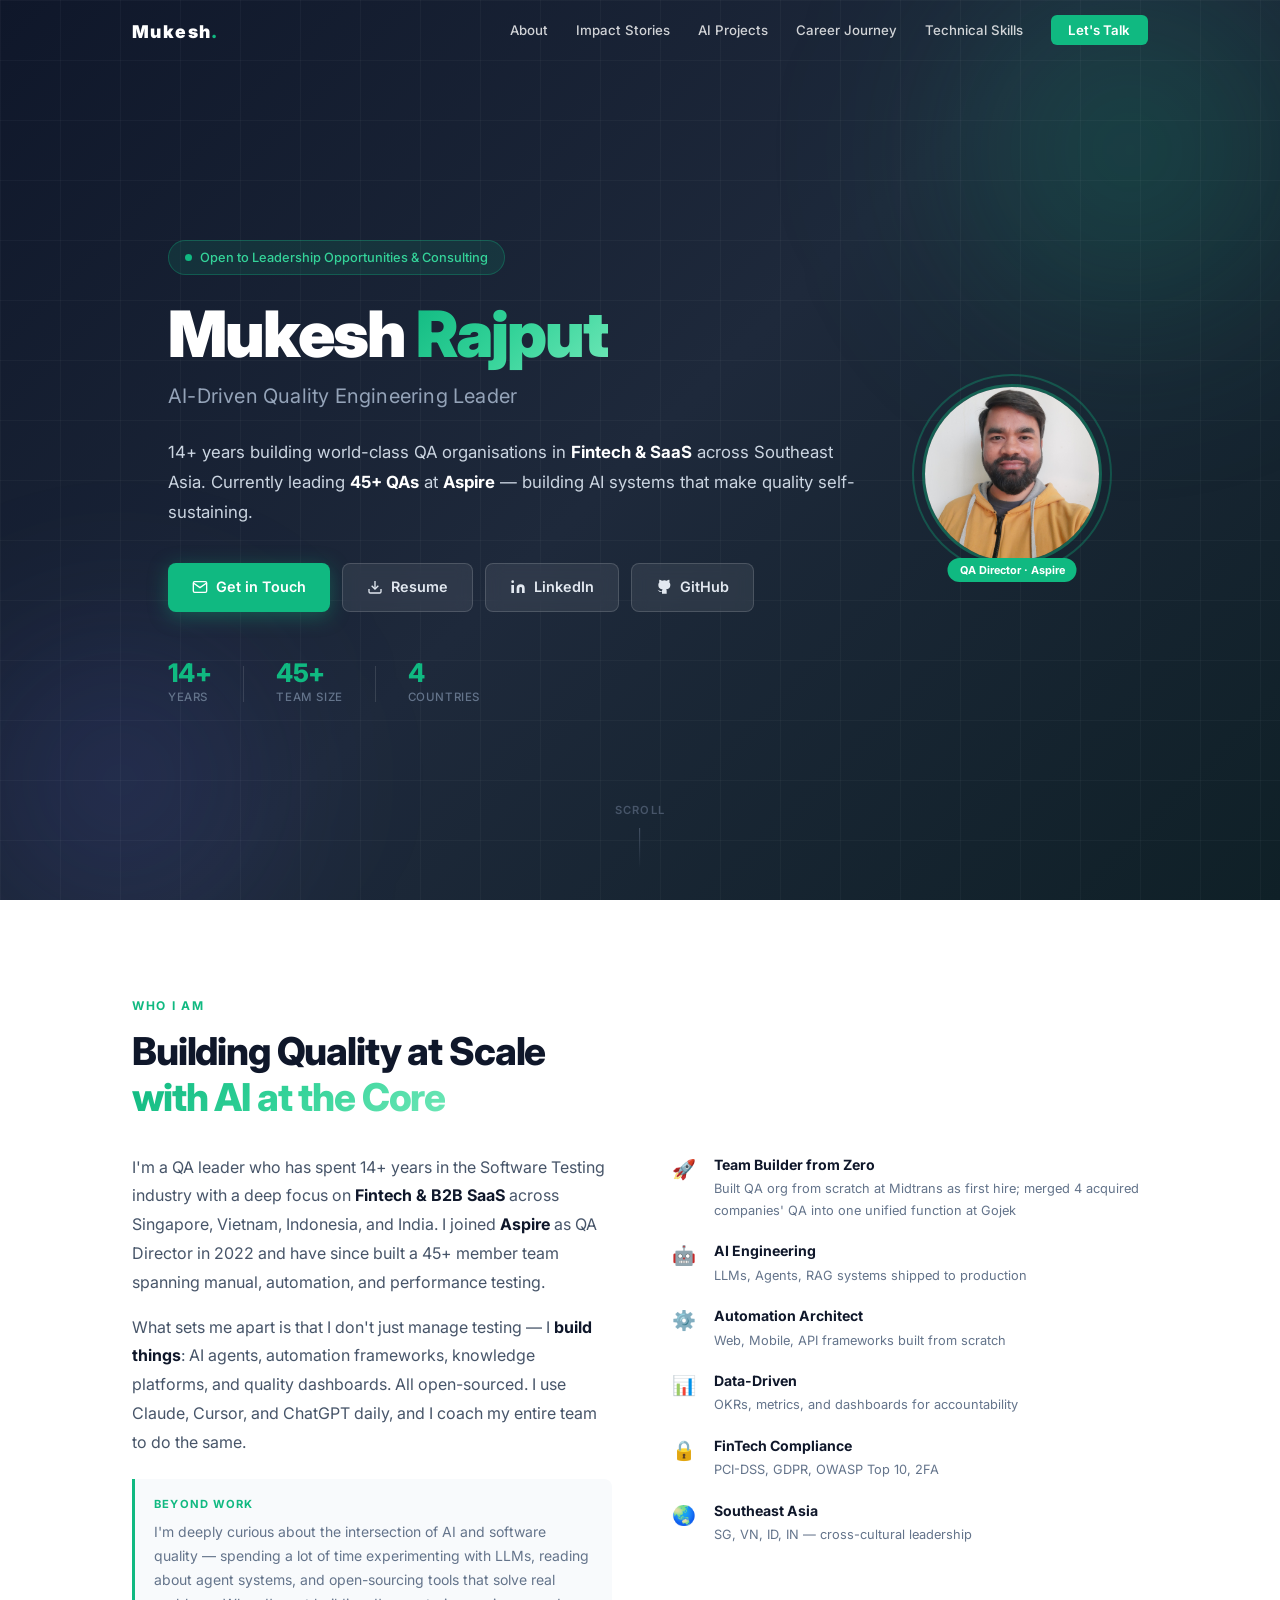
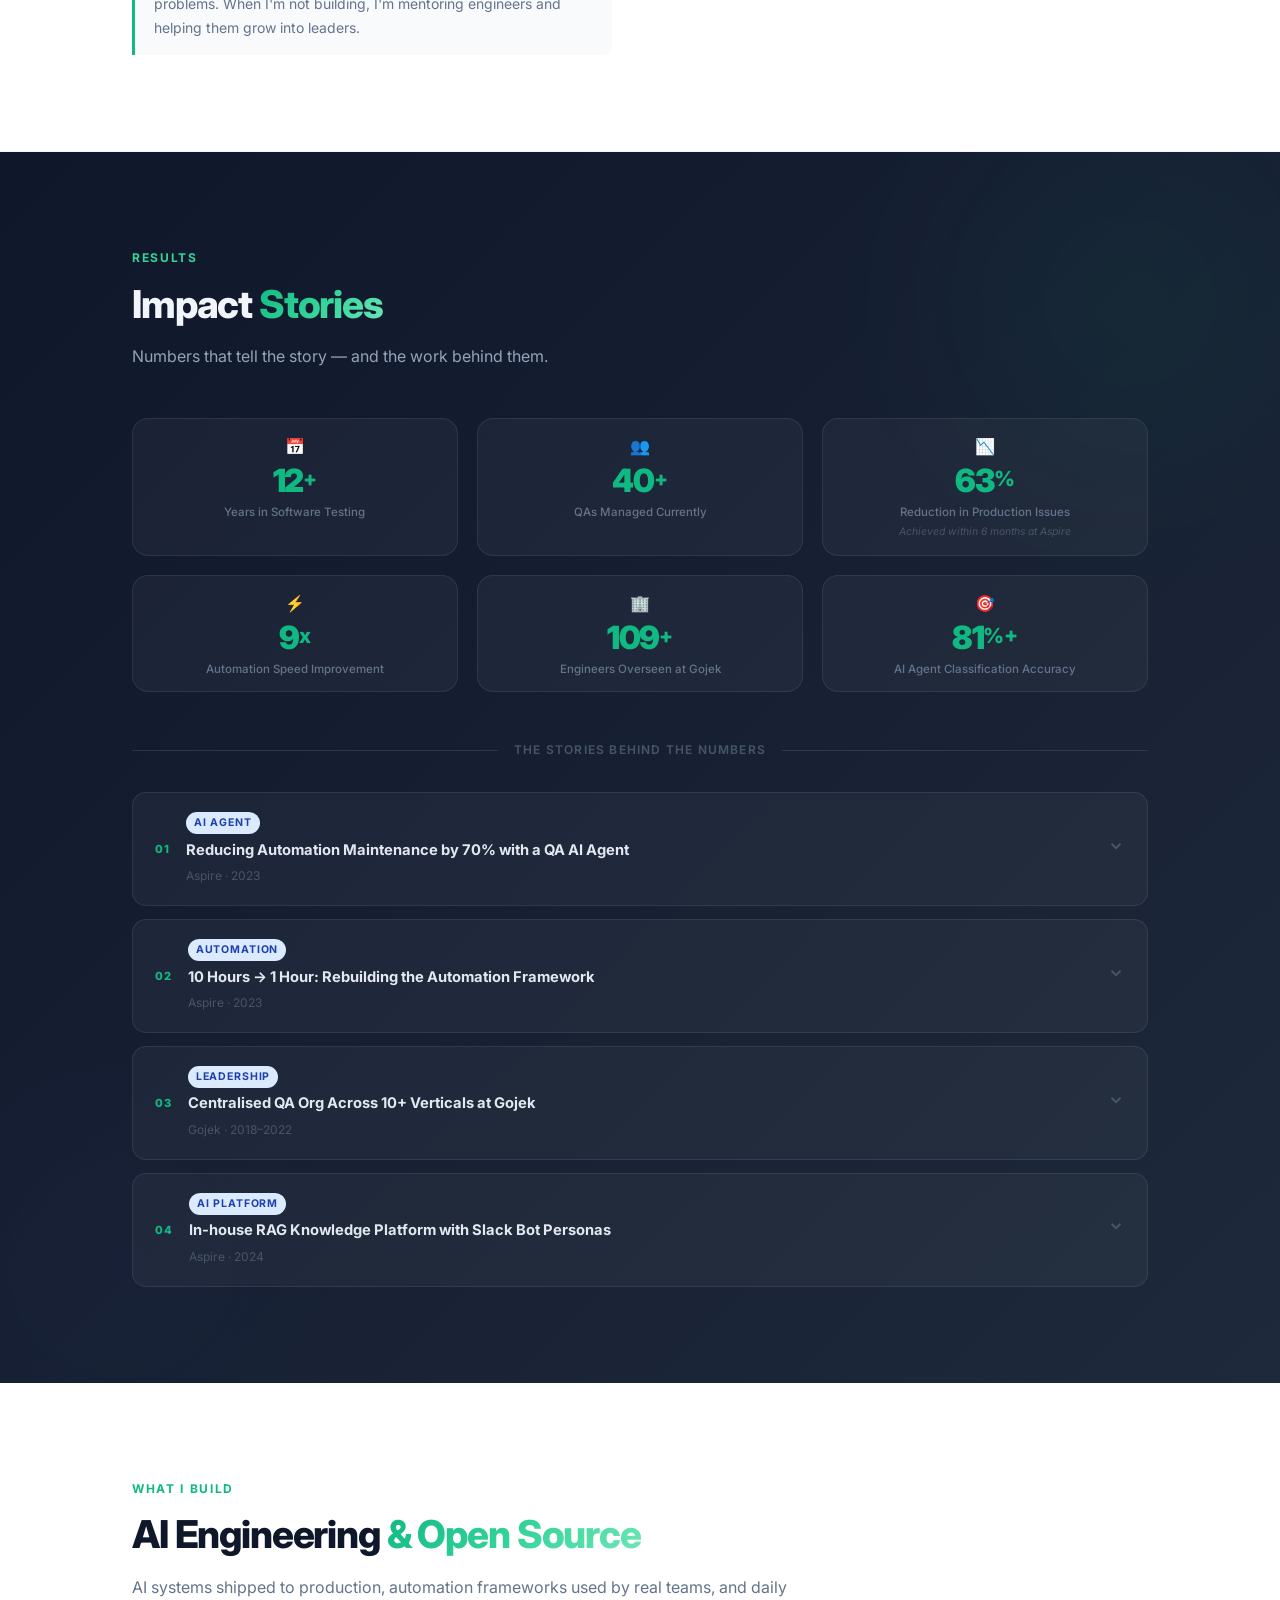
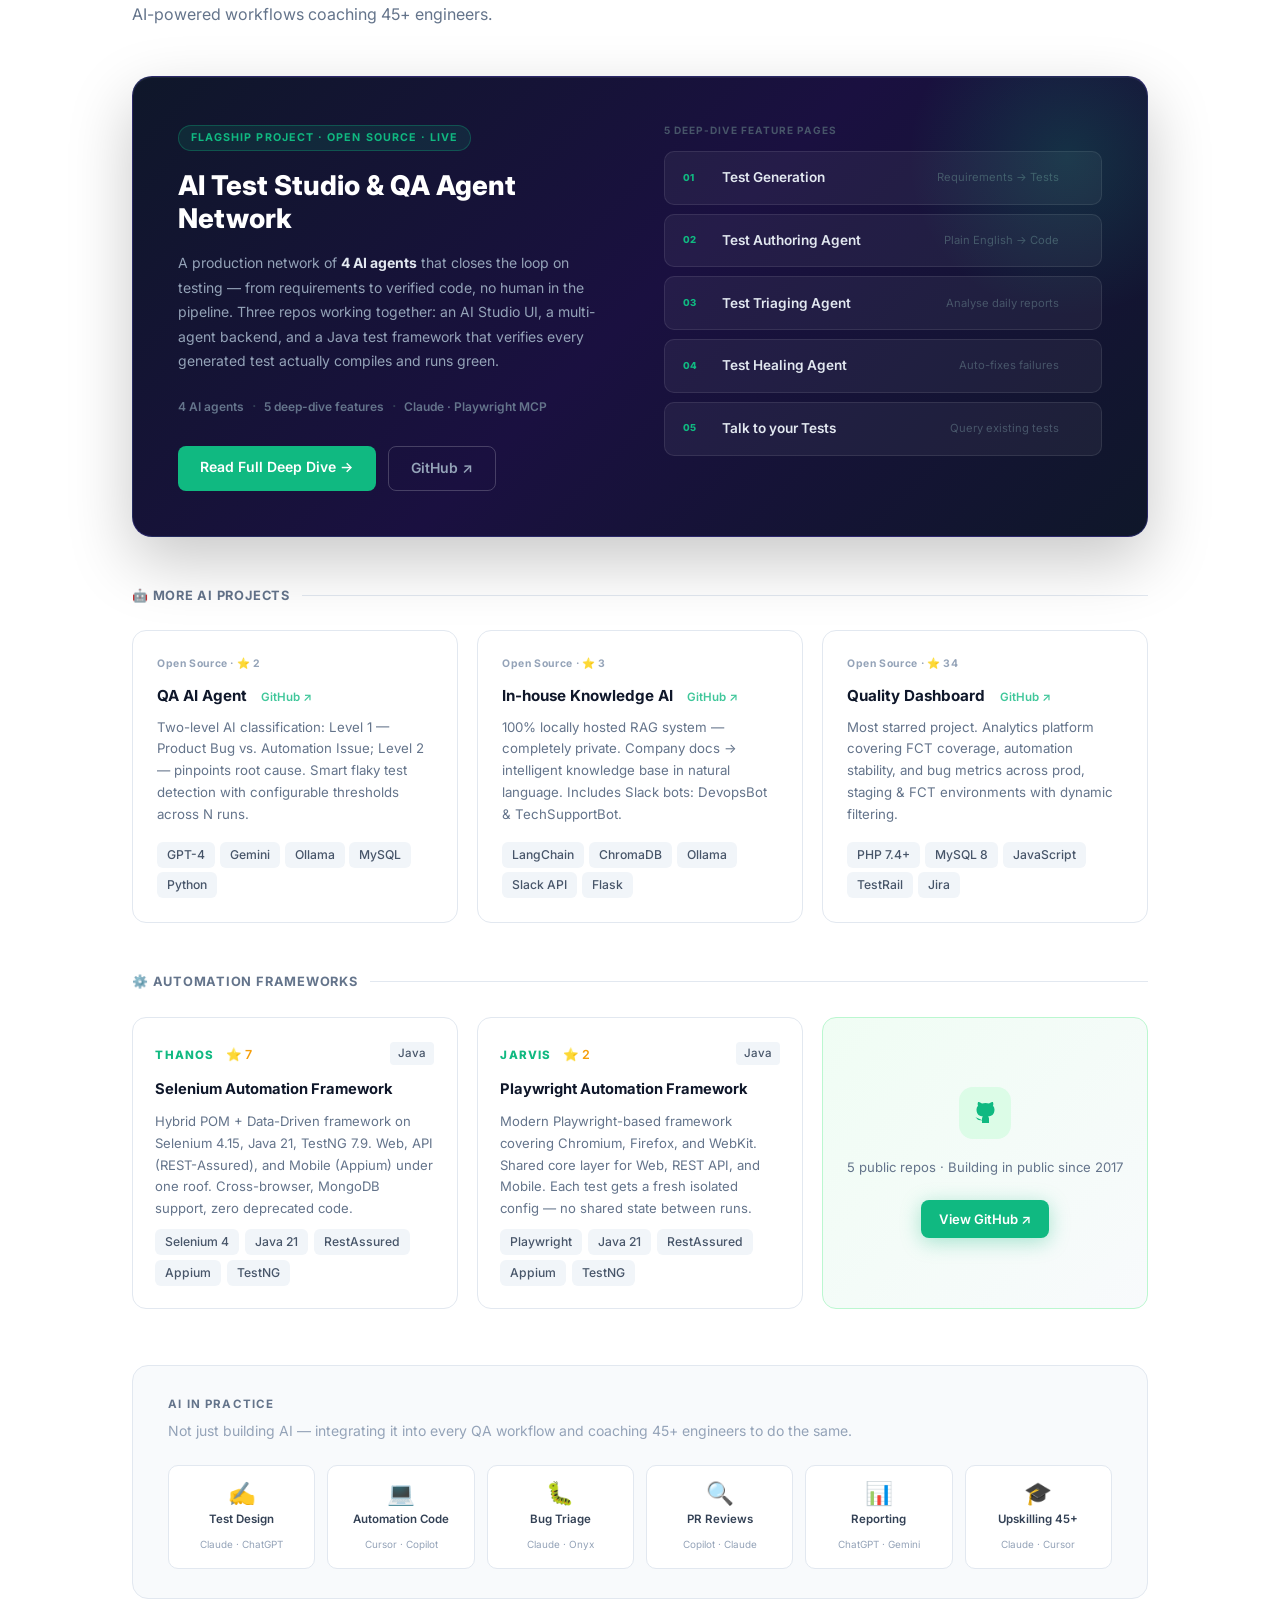
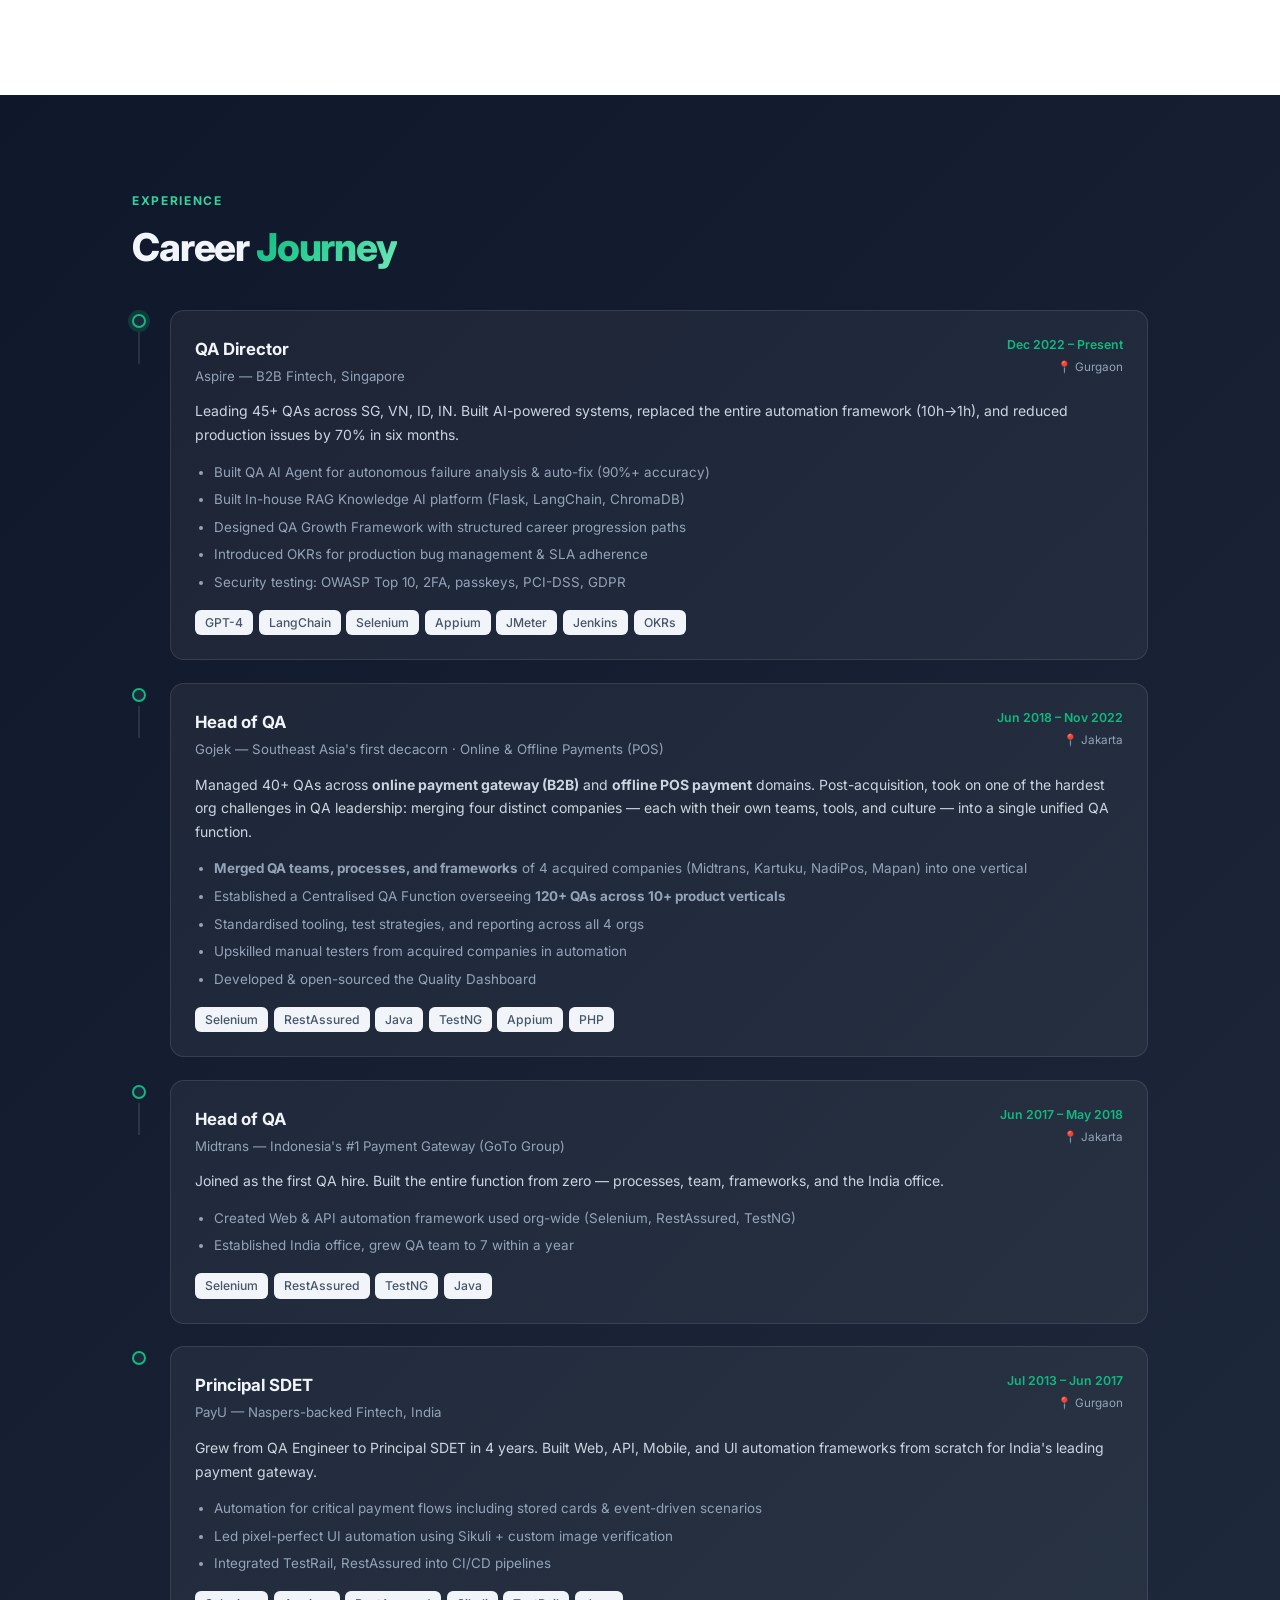
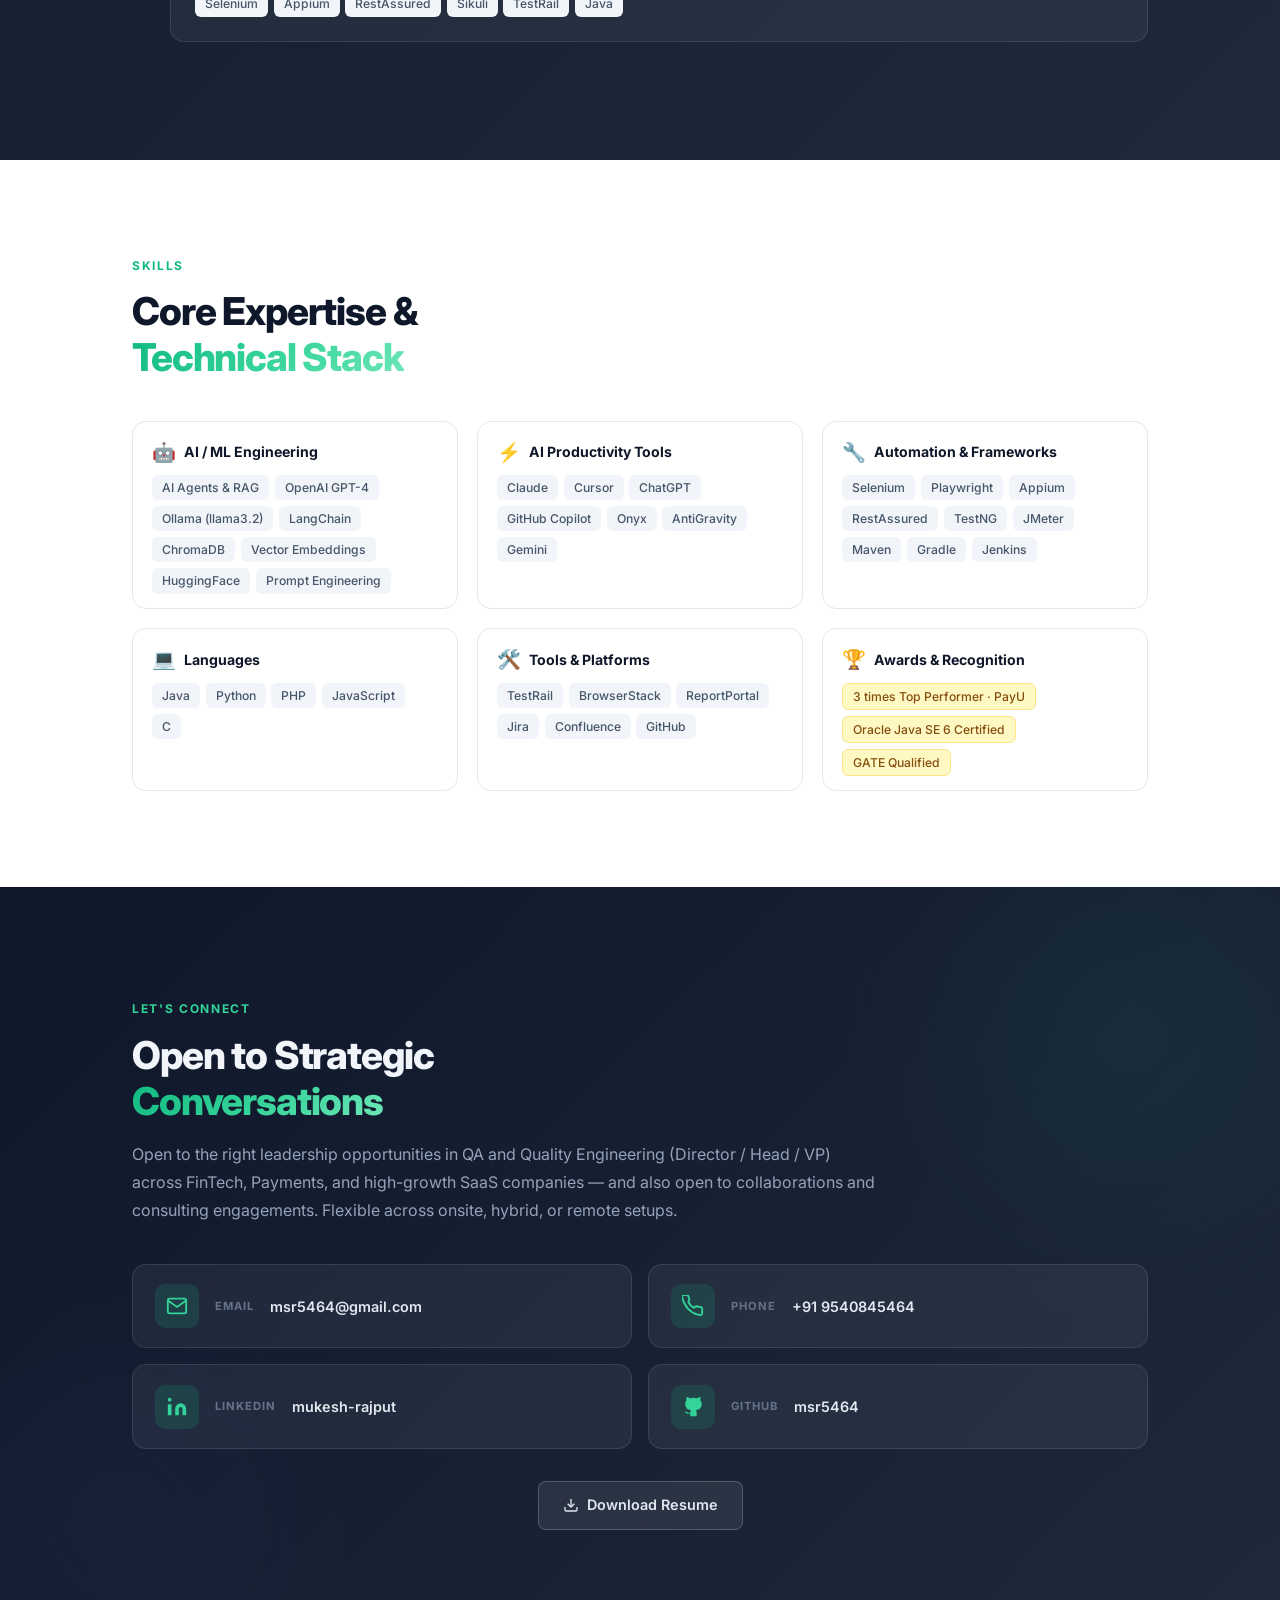
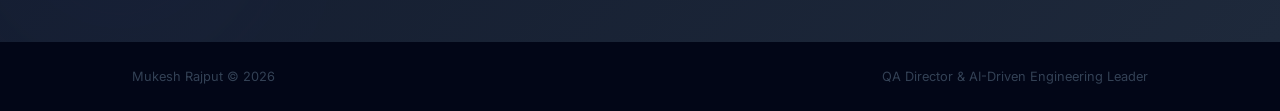
==== index.html @ d4e31911 "Initial portfolio Signed-off-by: Mukesh Rajput <msr5464@gmail.com>" ====
<!DOCTYPE html>
<html lang="en">
<head>
  <meta charset="UTF-8" />
  <meta name="viewport" content="width=device-width, initial-scale=1.0" />
  <title>Mukesh Rajput — AI-Driven QA Leader</title>
  <link rel="stylesheet" href="style.css" />
  <link rel="preconnect" href="https://fonts.googleapis.com" />
  <link href="https://fonts.googleapis.com/css2?family=Inter:wght@300;400;500;600;700;800;900&display=swap" rel="stylesheet" />
</head>
<body>

  <!-- NAV -->
  <nav id="navbar">
    <div class="nav-inner">
      <a href="#hero" class="nav-logo">Mukesh<span class="logo-dot">.</span></a>
      <ul class="nav-links">
        <li><a href="#about">About</a></li>
        <li><a href="#impact">Impact Stories</a></li>
        <li><a href="#ai">AI Projects</a></li>
        <li><a href="#career">Career Journey</a></li>
        <li><a href="#expertise">Technical Skills</a></li>
        <li><a href="#contact" class="nav-cta">Let's Talk</a></li>
      </ul>
      <button class="nav-toggle" id="navToggle" aria-label="Toggle menu">
        <span></span><span></span><span></span>
      </button>
    </div>
  </nav>

  <!-- HERO -->
  <section id="hero">
    <div class="hero-bg">
      <div class="hero-orb orb-1"></div>
      <div class="hero-orb orb-2"></div>
      <div class="hero-grid"></div>
    </div>
    <div class="container hero-content hero-two-col">
      <div class="hero-text-side">
      <div class="hero-badge">
        <span class="badge-dot"></span>
        Open to Leadership Opportunities & Consulting
      </div>
      <h1 class="hero-name">Mukesh <span class="grad-text">Rajput</span></h1>
      <p class="hero-title">AI-Driven Quality Engineering Leader</p>
      <p class="hero-sub">
        14+ years building world-class QA organisations in <strong>Fintech &amp; SaaS</strong> across Southeast Asia.
        Currently leading <strong>45+ QAs</strong> at <strong>Aspire</strong> — building AI systems
        that make quality self-sustaining.
      </p>
      <div class="hero-actions">
        <a href="#contact" class="btn btn-primary">
          <svg width="16" height="16" fill="none" stroke="currentColor" stroke-width="2" viewBox="0 0 24 24"><path d="M4 4h16c1.1 0 2 .9 2 2v12c0 1.1-.9 2-2 2H4c-1.1 0-2-.9-2-2V6c0-1.1.9-2 2-2z"/><polyline points="22,6 12,13 2,6"/></svg>
          Get in Touch
        </a>
        <a href="resume.pdf" target="_blank" class="btn btn-ghost">
          <svg width="16" height="16" fill="none" stroke="currentColor" stroke-width="2" viewBox="0 0 24 24"><path d="M21 15v4a2 2 0 01-2 2H5a2 2 0 01-2-2v-4"/><polyline points="7 10 12 15 17 10"/><line x1="12" y1="15" x2="12" y2="3"/></svg>
          Resume
        </a>
        <a href="https://linkedin.com/in/mukesh-rajput" target="_blank" class="btn btn-ghost">
          <svg width="16" height="16" fill="currentColor" viewBox="0 0 24 24"><path d="M16 8a6 6 0 016 6v7h-4v-7a2 2 0 00-2-2 2 2 0 00-2 2v7h-4v-7a6 6 0 016-6z"/><rect x="2" y="9" width="4" height="12"/><circle cx="4" cy="4" r="2"/></svg>
          LinkedIn
        </a>
        <a href="https://github.com/msr5464" target="_blank" class="btn btn-ghost">
          <svg width="16" height="16" fill="currentColor" viewBox="0 0 24 24"><path d="M9 19c-5 1.5-5-2.5-7-3m14 6v-3.87a3.37 3.37 0 00-.94-2.61c3.14-.35 6.44-1.54 6.44-7A5.44 5.44 0 0020 4.77 5.07 5.07 0 0019.91 1S18.73.65 16 2.48a13.38 13.38 0 00-7 0C6.27.65 5.09 1 5.09 1A5.07 5.07 0 005 4.77a5.44 5.44 0 00-1.5 3.78c0 5.42 3.3 6.61 6.44 7A3.37 3.37 0 009 18.13V22"/></svg>
          GitHub
        </a>
      </div>
      <div class="hero-stats">
        <div class="hero-stat">
          <span class="hs-num">14+</span>
          <span class="hs-label">Years</span>
        </div>
        <div class="hero-divider"></div>
        <div class="hero-stat">
          <span class="hs-num">45+</span>
          <span class="hs-label">Team Size</span>
        </div>
        <div class="hero-divider"></div>
        <div class="hero-stat">
          <span class="hs-num">4</span>
          <span class="hs-label">Countries</span>
        </div>
      </div>
      </div><!-- end hero-text-side -->
      <div class="hero-photo-side">
        <div class="hero-photo-placeholder">
          <div class="photo-ring"></div>
          <div class="photo-inner">
            <img src="images/Mukesh.jpg" alt="Mukesh Rajput" />
          </div>
          <div class="photo-badge">QA Director · Aspire</div>
        </div>
      </div>
    </div><!-- end hero-two-col -->
    <div class="hero-scroll">
      <span>Scroll</span>
      <div class="scroll-line"></div>
    </div>
  </section>

  <!-- ABOUT -->
  <section id="about">
    <div class="container">
      <div class="section-label">Who I Am</div>
      <h2 class="section-title">Building Quality at Scale<br/><span class="grad-text">with AI at the Core</span></h2>
      <div class="about-layout">
        <div class="about-text-col">
          <p>
            I'm a QA leader who has spent 14+ years in the Software Testing industry with a deep focus on
            <strong>Fintech &amp; B2B SaaS</strong> across Singapore, Vietnam, Indonesia, and India.
            I joined <strong>Aspire</strong> as QA Director in 2022 and have since built a 45+ member team
            spanning manual, automation, and performance testing.
          </p>
          <p>
            What sets me apart is that I don't just manage testing — I <strong>build things</strong>:
            AI agents, automation frameworks, knowledge platforms, and quality dashboards.
            All open-sourced. I use Claude, Cursor, and ChatGPT daily, and I coach my entire team to do the same.
          </p>
          <div class="beyond-work">
            <span class="beyond-label">Beyond Work</span>
            <p>I'm deeply curious about the intersection of AI and software quality — spending a lot of time experimenting with LLMs, reading about agent systems, and open-sourcing tools that solve real problems. When I'm not building, I'm mentoring engineers and helping them grow into leaders.</p>
          </div>
        </div>
        <div class="about-pillars">
          <div class="pillar">
            <div class="pillar-icon">🚀</div>
            <div>
              <strong>Team Builder from Zero</strong>
              <p>Built QA org from scratch at Midtrans as first hire; merged 4 acquired companies' QA into one unified function at Gojek</p>
            </div>
          </div>
          <div class="pillar">
            <div class="pillar-icon">🤖</div>
            <div>
              <strong>AI Engineering</strong>
              <p>LLMs, Agents, RAG systems shipped to production</p>
            </div>
          </div>
          <div class="pillar">
            <div class="pillar-icon">⚙️</div>
            <div>
              <strong>Automation Architect</strong>
              <p>Web, Mobile, API frameworks built from scratch</p>
            </div>
          </div>
          <div class="pillar">
            <div class="pillar-icon">📊</div>
            <div>
              <strong>Data-Driven</strong>
              <p>OKRs, metrics, and dashboards for accountability</p>
            </div>
          </div>
          <div class="pillar">
            <div class="pillar-icon">🔒</div>
            <div>
              <strong>FinTech Compliance</strong>
              <p>PCI-DSS, GDPR, OWASP Top 10, 2FA</p>
            </div>
          </div>
          <div class="pillar">
            <div class="pillar-icon">🌏</div>
            <div>
              <strong>Southeast Asia</strong>
              <p>SG, VN, ID, IN — cross-cultural leadership</p>
            </div>
          </div>
        </div>
      </div>
    </div>
  </section>

  <!-- IMPACT STORIES -->
  <section id="impact" class="section-dark">
    <div class="hero-bg">
      <div class="hero-orb orb-1" style="opacity:0.3"></div>
      <div class="hero-orb orb-2" style="opacity:0.2"></div>
    </div>
    <div class="container" style="position:relative;z-index:1">
      <div class="section-label light">Results</div>
      <h2 class="section-title light">Impact <span class="grad-text">Stories</span></h2>
      <p class="section-sub" style="color:#94a3b8">Numbers that tell the story — and the work behind them.</p>

      <div class="stats-grid">
        <div class="stat-card">
          <div class="stat-icon">📅</div>
          <span class="stat-number" data-target="14">0</span><span class="stat-suffix">+</span>
          <span class="stat-label">Years in Software Testing</span>
        </div>
        <div class="stat-card">
          <div class="stat-icon">👥</div>
          <span class="stat-number" data-target="45">0</span><span class="stat-suffix">+</span>
          <span class="stat-label">QAs Managed Currently</span>
        </div>
        <div class="stat-card">
          <div class="stat-icon">📉</div>
          <span class="stat-number" data-target="70">0</span><span class="stat-suffix">%</span>
          <span class="stat-label">Reduction in Production Issues</span>
          <p class="stat-context">Achieved within 6 months at Aspire</p>
        </div>
        <div class="stat-card">
          <div class="stat-icon">⚡</div>
          <span class="stat-number" data-target="10">0</span><span class="stat-suffix">x</span>
          <span class="stat-label">Automation Speed Improvement</span>
        </div>
        <div class="stat-card">
          <div class="stat-icon">🏢</div>
          <span class="stat-number" data-target="120">0</span><span class="stat-suffix">+</span>
          <span class="stat-label">Engineers Overseen at Gojek</span>
        </div>
        <div class="stat-card">
          <div class="stat-icon">🎯</div>
          <span class="stat-number" data-target="90">0</span><span class="stat-suffix">%+</span>
          <span class="stat-label">AI Agent Classification Accuracy</span>
        </div>
      </div>

      <div class="impact-stories-divider">
        <span>The stories behind the numbers</span>
      </div>

      <div class="cases-list dark-cases">

        <details class="case case-dark">
          <summary>
            <div class="case-summary-inner">
              <span class="case-num">01</span>
              <div class="case-summary-text">
                <span class="case-tag-badge">AI Agent</span>
                <strong>Reducing Automation Maintenance by 70% with a QA AI Agent</strong>
                <span class="case-meta">Aspire · 2023</span>
              </div>
              <span class="case-chevron">
                <svg width="18" height="18" fill="none" stroke="currentColor" stroke-width="2.5" viewBox="0 0 24 24"><polyline points="6 9 12 15 18 9"/></svg>
              </span>
            </div>
          </summary>
          <div class="case-body">
            <div class="case-section">
              <h4>Problem</h4>
              <p>CI/CD automation failures consumed 30–40% of senior QA time — every failure required manually reading logs, classifying the type, determining a fix, and updating tests. At scale, this was unsustainable.</p>
            </div>
            <div class="case-section">
              <h4>Solution</h4>
              <p>Built an autonomous QA AI Agent using OpenAI GPT-4 and LangChain. The agent reads CI failure logs → classifies the failure → if automation-related, generates a fix → validates it → raises a PR automatically.</p>
            </div>
            <div class="case-section">
              <h4>Results</h4>
              <div class="result-callouts">
                <div class="result-callout">✦ <strong>90%+</strong> classification accuracy</div>
                <div class="result-callout">✦ <strong>70%+</strong> reduction in manual effort</div>
                <div class="result-callout">✦ Senior QAs freed for strategic work</div>
                <div class="result-callout">✦ Open-sourced for the community</div>
              </div>
            </div>
            <div class="case-section">
              <h4>Before vs After</h4>
              <table class="before-after-table">
                <thead><tr><th>Metric</th><th>Before</th><th>After</th></tr></thead>
                <tbody>
                  <tr><td>Failure triage</td><td>Manual, 30–40% of senior QA time</td><td>Automated, &lt;5% time</td></tr>
                  <tr><td>Classification</td><td>Ad-hoc, error-prone</td><td>2-level AI system, 90%+ accuracy</td></tr>
                  <tr><td>Fix generation</td><td>Manual code update</td><td>Auto-fix + PR creation</td></tr>
                  <tr><td>Turnaround</td><td>Hours to days</td><td>Minutes</td></tr>
                </tbody>
              </table>
            </div>
            <div class="case-stack">
              <strong>Stack:</strong> Python · OpenAI GPT-4 · Ollama · LangChain · GitHub API
            </div>
          </div>
        </details>

        <details class="case case-dark">
          <summary>
            <div class="case-summary-inner">
              <span class="case-num">02</span>
              <div class="case-summary-text">
                <span class="case-tag-badge">Automation</span>
                <strong>10 Hours → 1 Hour: Rebuilding the Automation Framework</strong>
                <span class="case-meta">Aspire · 2023</span>
              </div>
              <span class="case-chevron">
                <svg width="18" height="18" fill="none" stroke="currentColor" stroke-width="2.5" viewBox="0 0 24 24"><polyline points="6 9 12 15 18 9"/></svg>
              </span>
            </div>
          </summary>
          <div class="case-body">
            <div class="case-section">
              <h4>Problem</h4>
              <p>The existing automation suite at Aspire took 10 hours for a full run — blocking CI/CD feedback loops and forcing engineers to wait overnight for results.</p>
            </div>
            <div class="case-section">
              <h4>Solution</h4>
              <p>Replaced the framework entirely. Redesigned test architecture for parallelism, eliminated flaky tests, introduced smart priority-based grouping, and integrated per-PR feedback directly into CI/CD.</p>
            </div>
            <div class="case-section">
              <h4>Results</h4>
              <div class="result-callouts">
                <div class="result-callout">✦ <strong>10× faster</strong> — 10 hours to 1 hour</div>
                <div class="result-callout">✦ Per-PR CI feedback loop</div>
                <div class="result-callout">✦ Flaky test rate significantly reduced</div>
              </div>
            </div>
            <div class="case-section">
              <h4>Before vs After</h4>
              <table class="before-after-table">
                <thead><tr><th>Metric</th><th>Before</th><th>After</th></tr></thead>
                <tbody>
                  <tr><td>Full suite run time</td><td>10 hours</td><td>1 hour</td></tr>
                  <tr><td>Feedback loop</td><td>Overnight wait</td><td>Per-PR, real-time</td></tr>
                  <tr><td>Flaky tests</td><td>High — blocking releases</td><td>Significantly reduced</td></tr>
                  <tr><td>CI/CD integration</td><td>None</td><td>Full pipeline integration</td></tr>
                </tbody>
              </table>
            </div>
            <div class="case-stack">
              <strong>Stack:</strong> Selenium · Java · TestNG · Maven · Jenkins · Appium
            </div>
          </div>
        </details>

        <details class="case case-dark">
          <summary>
            <div class="case-summary-inner">
              <span class="case-num">03</span>
              <div class="case-summary-text">
                <span class="case-tag-badge">Leadership</span>
                <strong>Centralised QA Org Across 10+ Verticals at Gojek</strong>
                <span class="case-meta">Gojek · 2018–2022</span>
              </div>
              <span class="case-chevron">
                <svg width="18" height="18" fill="none" stroke="currentColor" stroke-width="2.5" viewBox="0 0 24 24"><polyline points="6 9 12 15 18 9"/></svg>
              </span>
            </div>
          </summary>
          <div class="case-body">
            <div class="case-section">
              <h4>Problem</h4>
              <p>Gojek acquired four companies — Midtrans (online payment gateway), Kartuku (offline POS payments), NadiPos (POS devices), and Mapan — each with their own QA teams, frameworks, tooling, and culture. Four separate realities that needed to become one.</p>
            </div>
            <div class="case-section">
              <h4>Solution</h4>
              <p>Led the end-to-end merger of all four QA orgs into a single Centralised QA Function. Audited every team's processes, identified overlaps, standardised frameworks and tooling, unified reporting, and ran cross-company upskilling programmes to bring manual testers up to automation standard.</p>
            </div>
            <div class="case-section">
              <h4>Results</h4>
              <ul>
                <li>Single unified QA strategy across 4 acquired companies and 10+ product verticals</li>
                <li>120+ QAs aligned under one framework, one process, one reporting structure</li>
                <li>Eliminated redundancy in tooling and test coverage across the merged org</li>
                <li>Significantly raised technical depth — manual testers from acquired companies trained in automation</li>
              </ul>
            </div>
          </div>
        </details>

        <details class="case case-dark">
          <summary>
            <div class="case-summary-inner">
              <span class="case-num">04</span>
              <div class="case-summary-text">
                <span class="case-tag-badge">AI Platform</span>
                <strong>In-house RAG Knowledge Platform with Slack Bot Personas</strong>
                <span class="case-meta">Aspire · 2024</span>
              </div>
              <span class="case-chevron">
                <svg width="18" height="18" fill="none" stroke="currentColor" stroke-width="2.5" viewBox="0 0 24 24"><polyline points="6 9 12 15 18 9"/></svg>
              </span>
            </div>
          </summary>
          <div class="case-body">
            <div class="case-section">
              <h4>Problem</h4>
              <p>Company knowledge was fragmented across Confluence, Google Drive, and Slack. Engineers wasted hours searching for documentation, runbooks, and processes.</p>
            </div>
            <div class="case-section">
              <h4>Solution</h4>
              <p>Built an in-house ChatGPT-like platform using Flask, LangChain, and ChromaDB. Ingests documents from multiple sources, creates vector embeddings for hybrid retrieval. Slack bots (DevopsBot, TechSupportBot) serve as natural-language interfaces to the knowledge base.</p>
            </div>
            <div class="case-section">
              <h4>Results</h4>
              <ul>
                <li>Engineers query internal knowledge in natural language</li>
                <li>Supports GPT-4 (cloud) and Ollama (on-prem) for cost flexibility</li>
                <li>Open-sourced — now used by external teams too</li>
              </ul>
            </div>
            <div class="case-stack">
              <strong>Stack:</strong> Python · Flask · LangChain · ChromaDB · OpenAI GPT-4 · Ollama · Slack API
            </div>
          </div>
        </details>

      </div>
    </div>
  </section>

  <!-- PROJECTS + AI IN PRACTICE (merged) -->
  <section id="ai">
    <div class="container">
      <div class="section-label">What I Build</div>
      <h2 class="section-title">AI Engineering <span class="grad-text">&amp; Open Source</span></h2>
      <p class="section-sub">AI systems shipped to production, automation frameworks used by real teams, and daily AI-powered workflows coaching 45+ engineers.</p>

      <!-- ── FLAGSHIP: AI Test Studio & QA Agent Network ────── -->
      <div class="flagship-card">
        <div class="flagship-left">
          <span class="flagship-badge">Flagship Project · Open Source · Live</span>
          <h3 class="flagship-title">AI Test Studio &amp; QA Agent Network</h3>
          <p class="flagship-desc">A production network of <strong style="color:#e2e8f0">4 AI agents</strong> that closes the loop on testing — from requirements to verified code, no human in the pipeline. Three repos working together: an AI Studio UI, a multi-agent backend, and a Java test framework that verifies every generated test actually compiles and runs green.</p>
          <div class="flagship-meta">
            <span class="flagship-meta-item">4 AI agents</span>
            <span class="flagship-meta-sep">·</span>
            <span class="flagship-meta-item">5 deep-dive features</span>
            <span class="flagship-meta-sep">·</span>
            <span class="flagship-meta-item">Claude · Playwright MCP</span>
          </div>
          <div class="flagship-ctas">
            <a href="ai-agent-network.html" class="flagship-cta-primary">Read Full Deep Dive →</a>
            <a href="https://github.com/msr5464" target="_blank" class="flagship-cta-ghost">GitHub ↗</a>
          </div>
        </div>
        <div class="flagship-right">
          <div class="feature-showcase-label">5 Deep-Dive Feature Pages</div>
          <div class="feature-showcase">
            <a href="feature-test-generation.html" class="feat-card">
              <span class="feat-card-num">01</span>
              <span class="feat-card-title">Test Generation</span>
              <span class="feat-card-stat">Requirements → Tests</span>
              <span class="feat-card-arrow">→</span>
            </a>
            <a href="feature-test-authoring.html" class="feat-card">
              <span class="feat-card-num">02</span>
              <span class="feat-card-title">Test Authoring Agent</span>
              <span class="feat-card-stat">Plain English → Code</span>
              <span class="feat-card-arrow">→</span>
            </a>
            <a href="feature-test-triaging.html" class="feat-card">
              <span class="feat-card-num">03</span>
              <span class="feat-card-title">Test Triaging Agent</span>
              <span class="feat-card-stat">Analyse daily reports</span>
              <span class="feat-card-arrow">→</span>
            </a>
            <a href="feature-test-healing.html" class="feat-card">
              <span class="feat-card-num">04</span>
              <span class="feat-card-title">Test Healing Agent</span>
              <span class="feat-card-stat">Auto-fixes failures</span>
              <span class="feat-card-arrow">→</span>
            </a>
            <a href="feature-rag-chat.html" class="feat-card">
              <span class="feat-card-num">05</span>
              <span class="feat-card-title">Talk to your Tests</span>
              <span class="feat-card-stat">Query existing tests</span>
              <span class="feat-card-arrow">→</span>
            </a>
          </div>
        </div>
      </div>

      <!-- ── MORE AI PROJECTS ──────────────────────────────── -->
      <div class="project-group-label" style="margin-top:3rem">
        <span>🤖 More AI Projects</span>
      </div>

      <div class="other-projects-grid">

        <div class="other-card">
          <div class="other-card-num">Open Source · ⭐ 2</div>
          <div class="other-card-title">QA AI Agent <a href="https://github.com/msr5464/QA-AI-Agent" target="_blank" class="repo-link">GitHub ↗</a></div>
          <p class="other-card-desc">Two-level AI classification: Level 1 — Product Bug vs. Automation Issue; Level 2 — pinpoints root cause. Smart flaky test detection with configurable thresholds across N runs.</p>
          <div class="other-card-chips">
            <span class="chip">GPT-4</span><span class="chip">Gemini</span><span class="chip">Ollama</span><span class="chip">MySQL</span><span class="chip">Python</span>
          </div>
        </div>

        <div class="other-card">
          <div class="other-card-num">Open Source · ⭐ 3</div>
          <div class="other-card-title">In-house Knowledge AI <a href="https://github.com/msr5464/Knowledge-AI" target="_blank" class="repo-link">GitHub ↗</a></div>
          <p class="other-card-desc">100% locally hosted RAG system — completely private. Company docs → intelligent knowledge base in natural language. Includes Slack bots: DevopsBot &amp; TechSupportBot.</p>
          <div class="other-card-chips">
            <span class="chip">LangChain</span><span class="chip">ChromaDB</span><span class="chip">Ollama</span><span class="chip">Slack API</span><span class="chip">Flask</span>
          </div>
        </div>

        <div class="other-card">
          <div class="other-card-num">Open Source · ⭐ 34</div>
          <div class="other-card-title">Quality Dashboard <a href="https://github.com/msr5464/QA-Dashboard" target="_blank" class="repo-link">GitHub ↗</a></div>
          <p class="other-card-desc">Most starred project. Analytics platform covering FCT coverage, automation stability, and bug metrics across prod, staging &amp; FCT environments with dynamic filtering.</p>
          <div class="other-card-chips">
            <span class="chip">PHP 7.4+</span><span class="chip">MySQL 8</span><span class="chip">JavaScript</span><span class="chip">TestRail</span><span class="chip">Jira</span>
          </div>
        </div>

      </div>

      <!-- ── AUTOMATION FRAMEWORKS ──────────────────────────── -->
      <div class="project-group-label" style="margin-top:3rem">
        <span>⚙️ Automation Frameworks</span>
      </div>

      <div class="frameworks-grid">

        <div class="fw-card">
          <div class="fw-header">
            <div>
              <span class="fw-name">THANOS</span>
              <span class="fw-stars">⭐ 7</span>
            </div>
            <span class="oss-lang-badge">Java</span>
          </div>
          <h3><a href="https://github.com/msr5464/Selenium-Automation-Framework" target="_blank">Selenium Automation Framework</a></h3>
          <p>Hybrid POM + Data-Driven framework on Selenium 4.15, Java 21, TestNG 7.9. Web, API (REST-Assured), and Mobile (Appium) under one roof. Cross-browser, MongoDB support, zero deprecated code.</p>
          <div class="fw-chips">
            <span class="chip">Selenium 4</span><span class="chip">Java 21</span><span class="chip">RestAssured</span><span class="chip">Appium</span><span class="chip">TestNG</span>
          </div>
        </div>

        <div class="fw-card">
          <div class="fw-header">
            <div>
              <span class="fw-name">JARVIS</span>
              <span class="fw-stars">⭐ 2</span>
            </div>
            <span class="oss-lang-badge">Java</span>
          </div>
          <h3><a href="https://github.com/msr5464/Playwright-Automation-Framework" target="_blank">Playwright Automation Framework</a></h3>
          <p>Modern Playwright-based framework covering Chromium, Firefox, and WebKit. Shared core layer for Web, REST API, and Mobile. Each test gets a fresh isolated config — no shared state between runs.</p>
          <div class="fw-chips">
            <span class="chip">Playwright</span><span class="chip">Java 21</span><span class="chip">RestAssured</span><span class="chip">Appium</span><span class="chip">TestNG</span>
          </div>
        </div>

        <div class="fw-card fw-github">
          <div class="oss-cta-inner">
            <div class="oss-cta-icon">
              <svg width="24" height="24" fill="currentColor" viewBox="0 0 24 24"><path d="M9 19c-5 1.5-5-2.5-7-3m14 6v-3.87a3.37 3.37 0 00-.94-2.61c3.14-.35 6.44-1.54 6.44-7A5.44 5.44 0 0020 4.77 5.07 5.07 0 0019.91 1S18.73.65 16 2.48a13.38 13.38 0 00-7 0C6.27.65 5.09 1 5.09 1A5.07 5.07 0 005 4.77a5.44 5.44 0 00-1.5 3.78c0 5.42 3.3 6.61 6.44 7A3.37 3.37 0 009 18.13V22"/></svg>
            </div>
            <p style="font-size:0.82rem;color:#64748b;margin-top:0.3rem">5 public repos · Building in public since 2017</p>
            <a href="https://github.com/msr5464" target="_blank" class="btn btn-primary" style="margin-top:0.9rem;font-size:0.82rem;padding:0.5rem 1.1rem;">View GitHub ↗</a>
          </div>
        </div>

      </div>

      <!-- ── AI IN PRACTICE STRIP ────────────────────────────── -->
      <div class="practice-strip">
        <div class="practice-strip-header">
          <div class="practice-strip-title">AI in Practice</div>
          <div class="practice-strip-sub">Not just building AI — integrating it into every QA workflow and coaching 45+ engineers to do the same.</div>
        </div>
        <div class="practice-items">
          <div class="practice-item">
            <div class="practice-item-icon">✍️</div>
            <div class="practice-item-name">Test Design</div>
            <div class="practice-item-tools">Claude · ChatGPT</div>
          </div>
          <div class="practice-item">
            <div class="practice-item-icon">💻</div>
            <div class="practice-item-name">Automation Code</div>
            <div class="practice-item-tools">Cursor · Copilot</div>
          </div>
          <div class="practice-item">
            <div class="practice-item-icon">🐛</div>
            <div class="practice-item-name">Bug Triage</div>
            <div class="practice-item-tools">Claude · Onyx</div>
          </div>
          <div class="practice-item">
            <div class="practice-item-icon">🔍</div>
            <div class="practice-item-name">PR Reviews</div>
            <div class="practice-item-tools">Copilot · Claude</div>
          </div>
          <div class="practice-item">
            <div class="practice-item-icon">📊</div>
            <div class="practice-item-name">Reporting</div>
            <div class="practice-item-tools">ChatGPT · Gemini</div>
          </div>
          <div class="practice-item">
            <div class="practice-item-icon">🎓</div>
            <div class="practice-item-name">Upskilling 45+</div>
            <div class="practice-item-tools">Claude · Cursor</div>
          </div>
        </div>
      </div>

    </div>
  </section>

  <!-- CAREER JOURNEY -->
  <section id="career" class="section-dark">
    <div class="container">
      <div class="section-label light">Experience</div>
      <h2 class="section-title light">Career <span class="grad-text">Journey</span></h2>
      <div class="timeline">

        <div class="tl-item">
          <div class="tl-left">
            <div class="tl-dot current"></div>
            <div class="tl-line"></div>
          </div>
          <div class="tl-card">
            <div class="tl-header">
              <div>
                <h3>QA Director</h3>
                <p class="tl-company">Aspire &mdash; B2B Fintech, Singapore</p>
              </div>
              <div class="tl-meta">
                <span class="tl-date">Dec 2022 – Present</span>
                <span class="tl-loc">📍 Gurgaon</span>
              </div>
            </div>
            <p class="tl-desc">Leading 45+ QAs across SG, VN, ID, IN. Built AI-powered systems, replaced the entire automation framework (10h→1h), and reduced production issues by 70% in six months.</p>
            <ul class="tl-bullets">
              <li>Built QA AI Agent for autonomous failure analysis &amp; auto-fix (90%+ accuracy)</li>
              <li>Built In-house RAG Knowledge AI platform (Flask, LangChain, ChromaDB)</li>
              <li>Designed QA Growth Framework with structured career progression paths</li>
              <li>Introduced OKRs for production bug management &amp; SLA adherence</li>
              <li>Security testing: OWASP Top 10, 2FA, passkeys, PCI-DSS, GDPR</li>
            </ul>
            <div class="tl-chips">
              <span class="chip">GPT-4</span><span class="chip">LangChain</span><span class="chip">Selenium</span><span class="chip">Appium</span><span class="chip">JMeter</span><span class="chip">Jenkins</span><span class="chip">OKRs</span>
            </div>
          </div>
        </div>

        <div class="tl-item">
          <div class="tl-left">
            <div class="tl-dot"></div>
            <div class="tl-line"></div>
          </div>
          <div class="tl-card">
            <div class="tl-header">
              <div>
                <h3>Head of QA</h3>
                <p class="tl-company">Gojek &mdash; Southeast Asia's first decacorn · Online &amp; Offline Payments (POS)</p>
              </div>
              <div class="tl-meta">
                <span class="tl-date">Jun 2018 – Nov 2022</span>
                <span class="tl-loc">📍 Jakarta</span>
              </div>
            </div>
            <p class="tl-desc">Managed 40+ QAs across <strong>online payment gateway (B2B)</strong> and <strong>offline POS payment</strong> domains. Post-acquisition, took on one of the hardest org challenges in QA leadership: merging four distinct companies — each with their own teams, tools, and culture — into a single unified QA function.</p>
            <ul class="tl-bullets">
              <li><strong>Merged QA teams, processes, and frameworks</strong> of 4 acquired companies (Midtrans, Kartuku, NadiPos, Mapan) into one vertical</li>
              <li>Established a Centralised QA Function overseeing <strong>120+ QAs across 10+ product verticals</strong></li>
              <li>Standardised tooling, test strategies, and reporting across all 4 orgs</li>
              <li>Upskilled manual testers from acquired companies in automation</li>
              <li>Developed &amp; open-sourced the Quality Dashboard</li>
            </ul>
            <div class="tl-chips">
              <span class="chip">Selenium</span><span class="chip">RestAssured</span><span class="chip">Java</span><span class="chip">TestNG</span><span class="chip">Appium</span><span class="chip">PHP</span>
            </div>
          </div>
        </div>

        <div class="tl-item">
          <div class="tl-left">
            <div class="tl-dot"></div>
            <div class="tl-line"></div>
          </div>
          <div class="tl-card">
            <div class="tl-header">
              <div>
                <h3>Head of QA</h3>
                <p class="tl-company">Midtrans &mdash; Indonesia's #1 Payment Gateway (GoTo Group)</p>
              </div>
              <div class="tl-meta">
                <span class="tl-date">Jun 2017 – May 2018</span>
                <span class="tl-loc">📍 Jakarta</span>
              </div>
            </div>
            <p class="tl-desc">Joined as the first QA hire. Built the entire function from zero — processes, team, frameworks, and the India office.</p>
            <ul class="tl-bullets">
              <li>Created Web &amp; API automation framework used org-wide (Selenium, RestAssured, TestNG)</li>
              <li>Established India office, grew QA team to 7 within a year</li>
            </ul>
            <div class="tl-chips">
              <span class="chip">Selenium</span><span class="chip">RestAssured</span><span class="chip">TestNG</span><span class="chip">Java</span>
            </div>
          </div>
        </div>

        <div class="tl-item">
          <div class="tl-left">
            <div class="tl-dot"></div>
          </div>
          <div class="tl-card">
            <div class="tl-header">
              <div>
                <h3>Principal SDET</h3>
                <p class="tl-company">PayU &mdash; Naspers-backed Fintech, India</p>
              </div>
              <div class="tl-meta">
                <span class="tl-date">Jul 2013 – Jun 2017</span>
                <span class="tl-loc">📍 Gurgaon</span>
              </div>
            </div>
            <p class="tl-desc">Grew from QA Engineer to Principal SDET in 4 years. Built Web, API, Mobile, and UI automation frameworks from scratch for India's leading payment gateway.</p>
            <ul class="tl-bullets">
              <li>Automation for critical payment flows including stored cards &amp; event-driven scenarios</li>
              <li>Led pixel-perfect UI automation using Sikuli + custom image verification</li>
              <li>Integrated TestRail, RestAssured into CI/CD pipelines</li>
            </ul>
            <div class="tl-chips">
              <span class="chip">Selenium</span><span class="chip">Appium</span><span class="chip">RestAssured</span><span class="chip">Sikuli</span><span class="chip">TestRail</span><span class="chip">Java</span>
            </div>
          </div>
        </div>

      </div>
    </div>
  </section>

  <!-- EXPERTISE -->
  <section id="expertise">
    <div class="container">
      <div class="section-label">Skills</div>
      <h2 class="section-title">Core Expertise &amp;<br/><span class="grad-text">Technical Stack</span></h2>

      <div class="expertise-grid">
        <div class="exp-card">
          <div class="exp-card-header"><div class="exp-icon">🤖</div><h3>AI / ML Engineering</h3></div>
          <div class="exp-tags">
            <span class="chip">AI Agents &amp; RAG</span><span class="chip">OpenAI GPT-4</span>
            <span class="chip">Ollama (llama3.2)</span><span class="chip">LangChain</span>
            <span class="chip">ChromaDB</span><span class="chip">Vector Embeddings</span>
            <span class="chip">HuggingFace</span>
            <span class="chip">Prompt Engineering</span>
          </div>
        </div>
        <div class="exp-card">
          <div class="exp-card-header"><div class="exp-icon">⚡</div><h3>AI Productivity Tools</h3></div>
          <div class="exp-tags">
            <span class="chip">Claude</span><span class="chip">Cursor</span>
            <span class="chip">ChatGPT</span><span class="chip">GitHub Copilot</span>
            <span class="chip">Onyx</span><span class="chip">AntiGravity</span><span class="chip">Gemini</span>
          </div>
        </div>
        <div class="exp-card">
          <div class="exp-card-header"><div class="exp-icon">🔧</div><h3>Automation &amp; Frameworks</h3></div>
          <div class="exp-tags">
            <span class="chip">Selenium</span><span class="chip">Playwright</span>
            <span class="chip">Appium</span><span class="chip">RestAssured</span>
            <span class="chip">TestNG</span><span class="chip">JMeter</span>
            <span class="chip">Maven</span><span class="chip">Gradle</span><span class="chip">Jenkins</span>
          </div>
        </div>
        <div class="exp-card">
          <div class="exp-card-header"><div class="exp-icon">💻</div><h3>Languages</h3></div>
          <div class="exp-tags">
            <span class="chip">Java</span><span class="chip">Python</span>
            <span class="chip">PHP</span><span class="chip">JavaScript</span><span class="chip">C</span>
          </div>
        </div>
        <div class="exp-card">
          <div class="exp-card-header"><div class="exp-icon">🛠️</div><h3>Tools &amp; Platforms</h3></div>
          <div class="exp-tags">
            <span class="chip">TestRail</span><span class="chip">BrowserStack</span>
            <span class="chip">ReportPortal</span><span class="chip">Jira</span>
            <span class="chip">Confluence</span><span class="chip">GitHub</span>
          </div>
        </div>
        <div class="exp-card">
          <div class="exp-card-header"><div class="exp-icon">🏆</div><h3>Awards &amp; Recognition</h3></div>
          <div class="exp-tags">
            <span class="chip chip-gold">3 times Top Performer · PayU</span>
            <span class="chip chip-gold">Oracle Java SE 6 Certified</span>
            <span class="chip chip-gold">GATE Qualified</span>
          </div>
        </div>
      </div>
    </div>
  </section>



  <!-- CONTACT -->
  <section id="contact" class="section-dark contact-section">
    <div class="hero-bg">
      <div class="hero-orb orb-1" style="opacity:0.4"></div>
      <div class="hero-orb orb-2" style="opacity:0.3"></div>
    </div>
    <div class="container contact-inner">
      <div class="section-label light">Let's Connect</div>
      <h2 class="section-title light">Open to Strategic<br/><span class="grad-text">Conversations</span></h2>
      <p class="contact-sub">Open to the right leadership opportunities in QA and Quality Engineering (Director / Head / VP) across FinTech, Payments, and high-growth SaaS companies — and also open to collaborations and consulting engagements. Flexible across onsite, hybrid, or remote setups.</p>
      <div class="contact-grid">
        <a href="mailto:msr5464@gmail.com" class="contact-card">
          <div class="cc-icon">
            <svg width="22" height="22" fill="none" stroke="currentColor" stroke-width="2" viewBox="0 0 24 24"><path d="M4 4h16c1.1 0 2 .9 2 2v12c0 1.1-.9 2-2 2H4c-1.1 0-2-.9-2-2V6c0-1.1.9-2 2-2z"/><polyline points="22,6 12,13 2,6"/></svg>
          </div>
          <span class="cc-label">Email</span>
          <span class="cc-value">msr5464@gmail.com</span>
        </a>
        <a href="tel:+919540845464" class="contact-card">
          <div class="cc-icon">
            <svg width="22" height="22" fill="none" stroke="currentColor" stroke-width="2" viewBox="0 0 24 24"><path d="M22 16.92v3a2 2 0 01-2.18 2 19.79 19.79 0 01-8.63-3.07A19.5 19.5 0 013.07 9.81a19.79 19.79 0 01-3.07-8.68A2 2 0 012.18 0h3a2 2 0 012 1.72 12.84 12.84 0 00.7 2.81 2 2 0 01-.45 2.11L6.91 7.91a16 16 0 006.18 6.18l1.27-1.27a2 2 0 012.11-.45 12.84 12.84 0 002.81.7A2 2 0 0122 14.92z"/></svg>
          </div>
          <span class="cc-label">Phone</span>
          <span class="cc-value">+91 9540845464</span>
        </a>
        <a href="https://linkedin.com/in/mukesh-rajput" target="_blank" class="contact-card">
          <div class="cc-icon">
            <svg width="22" height="22" fill="currentColor" viewBox="0 0 24 24"><path d="M16 8a6 6 0 016 6v7h-4v-7a2 2 0 00-2-2 2 2 0 00-2 2v7h-4v-7a6 6 0 016-6z"/><rect x="2" y="9" width="4" height="12"/><circle cx="4" cy="4" r="2"/></svg>
          </div>
          <span class="cc-label">LinkedIn</span>
          <span class="cc-value">mukesh-rajput</span>
        </a>
        <a href="https://github.com/msr5464" target="_blank" class="contact-card">
          <div class="cc-icon">
            <svg width="22" height="22" fill="currentColor" viewBox="0 0 24 24"><path d="M9 19c-5 1.5-5-2.5-7-3m14 6v-3.87a3.37 3.37 0 00-.94-2.61c3.14-.35 6.44-1.54 6.44-7A5.44 5.44 0 0020 4.77 5.07 5.07 0 0019.91 1S18.73.65 16 2.48a13.38 13.38 0 00-7 0C6.27.65 5.09 1 5.09 1A5.07 5.07 0 005 4.77a5.44 5.44 0 00-1.5 3.78c0 5.42 3.3 6.61 6.44 7A3.37 3.37 0 009 18.13V22"/></svg>
          </div>
          <span class="cc-label">GitHub</span>
          <span class="cc-value">msr5464</span>
        </a>
      </div>
      <div style="margin-top:2rem;text-align:center">
        <a href="resume.pdf" target="_blank" class="btn btn-ghost" style="border-color:rgba(255,255,255,0.2);color:#e2e8f0;display:inline-flex">
          <svg width="16" height="16" fill="none" stroke="currentColor" stroke-width="2" viewBox="0 0 24 24"><path d="M21 15v4a2 2 0 01-2 2H5a2 2 0 01-2-2v-4"/><polyline points="7 10 12 15 17 10"/><line x1="12" y1="15" x2="12" y2="3"/></svg>
          Download Resume
        </a>
      </div>
    </div>
  </section>

  <footer>
    <div class="container footer-inner">
      <span>Mukesh Rajput &copy; 2026</span>
      <span>QA Director &amp; AI-Driven Engineering Leader</span>
    </div>
  </footer>

  <script>
    // Scroll-aware navbar
    const navbar = document.getElementById('navbar');
    window.addEventListener('scroll', () => {
      navbar.classList.toggle('scrolled', window.scrollY > 40);
    });

    // Mobile nav toggle
    const toggle = document.getElementById('navToggle');
    const navLinks = document.querySelector('.nav-links');
    toggle.addEventListener('click', () => {
      navLinks.classList.toggle('open');
      toggle.classList.toggle('open');
    });

    // Close mobile nav on link click
    document.querySelectorAll('.nav-links a').forEach(link => {
      link.addEventListener('click', () => {
        navLinks.classList.remove('open');
        toggle.classList.remove('open');
      });
    });

    // Active nav link on scroll
    const sections = document.querySelectorAll('section[id]');
    const links = document.querySelectorAll('nav ul a:not(.nav-cta)');
    const io = new IntersectionObserver((entries) => {
      entries.forEach(entry => {
        if (entry.isIntersecting) {
          links.forEach(l => l.classList.toggle('active', l.getAttribute('href') === '#' + entry.target.id));
        }
      });
    }, { threshold: 0.35 });
    sections.forEach(s => io.observe(s));

    // Animated stat counters
    const statNumbers = document.querySelectorAll('.stat-number[data-target]');
    const countObserver = new IntersectionObserver((entries) => {
      entries.forEach(entry => {
        if (entry.isIntersecting) {
          const el = entry.target;
          const target = +el.dataset.target;
          const duration = 1600;
          const step = target / (duration / 16);
          let current = 0;
          const timer = setInterval(() => {
            current = Math.min(current + step, target);
            el.textContent = Math.floor(current);
            if (current >= target) clearInterval(timer);
          }, 16);
          countObserver.unobserve(el);
        }
      });
    }, { threshold: 0.5 });
    statNumbers.forEach(n => countObserver.observe(n));

    // Case study chevron rotation
    document.querySelectorAll('details.case').forEach(detail => {
      detail.addEventListener('toggle', () => {
        const chevron = detail.querySelector('.case-chevron');
        chevron.style.transform = detail.open ? 'rotate(180deg)' : 'rotate(0)';
      });
    });

    // Fade-in on scroll
    const fadeEls = document.querySelectorAll('.tl-card, .ai-card, .exp-card, .stat-card, .case');
    const fadeObserver = new IntersectionObserver((entries) => {
      entries.forEach(entry => {
        if (entry.isIntersecting) {
          entry.target.classList.add('visible');
          fadeObserver.unobserve(entry.target);
        }
      });
    }, { threshold: 0.1 });
    fadeEls.forEach(el => { el.classList.add('fade-in'); fadeObserver.observe(el); });
  </script>
</body>
</html>
---- style.css ----
/* ─── Reset & Base ─────────────────────────────────────────── */
*, *::before, *::after { box-sizing: border-box; margin: 0; padding: 0; }

html { scroll-behavior: smooth; font-size: 16px; }

body {
  font-family: 'Inter', -apple-system, BlinkMacSystemFont, 'Segoe UI', sans-serif;
  color: #0f172a;
  background: #fff;
  line-height: 1.7;
  overflow-x: hidden;
}

a { color: inherit; text-decoration: none; }
ul { padding-left: 1.2rem; }
ul li { margin-bottom: 0.3rem; }
strong { color: inherit; }

/* ─── Container ─────────────────────────────────────────────── */
.container {
  max-width: 1080px;
  margin: 0 auto;
  padding: 0 2rem;
}

/* ─── Nav ───────────────────────────────────────────────────── */
nav {
  position: fixed;
  top: 0; left: 0; right: 0;
  z-index: 200;
  padding: 0;
  transition: all 0.3s ease;
}

nav.scrolled {
  background: rgba(255,255,255,0.92);
  backdrop-filter: blur(12px);
  -webkit-backdrop-filter: blur(12px);
  border-bottom: 1px solid rgba(0,0,0,0.08);
  box-shadow: 0 2px 20px rgba(0,0,0,0.06);
}

.nav-inner {
  max-width: 1080px;
  margin: 0 auto;
  padding: 0 2rem;
  height: 64px;
  display: flex;
  align-items: center;
  justify-content: space-between;
}

.nav-logo {
  font-size: 1.1rem;
  font-weight: 900;
  letter-spacing: 0.08em;
  color: #fff;
  transition: color 0.3s;
}

nav.scrolled .nav-logo { color: #0f172a; }

.logo-dot { color: #10b981; }

.nav-links {
  list-style: none;
  padding: 0;
  display: flex;
  align-items: center;
  gap: 1.75rem;
}

.nav-links a {
  font-size: 0.83rem;
  font-weight: 500;
  color: rgba(255,255,255,0.8);
  transition: color 0.2s;
  position: relative;
}

nav.scrolled .nav-links a { color: #64748b; }

.nav-links a::after {
  content: '';
  position: absolute;
  bottom: -4px; left: 0;
  width: 0; height: 2px;
  background: #10b981;
  border-radius: 2px;
  transition: width 0.2s;
}

.nav-links a:hover::after,
.nav-links a.active::after { width: 100%; }

.nav-links a:hover,
.nav-links a.active { color: #fff; }
nav.scrolled .nav-links a:hover,
nav.scrolled .nav-links a.active { color: #0f172a; }

.nav-cta {
  background: #10b981 !important;
  color: #fff !important;
  padding: 0.45rem 1.1rem;
  border-radius: 6px;
  font-weight: 600 !important;
  transition: background 0.2s, transform 0.1s !important;
}

.nav-cta:hover { background: #059669 !important; transform: translateY(-1px); }
.nav-cta::after { display: none !important; }

.nav-toggle {
  display: none;
  flex-direction: column;
  gap: 5px;
  background: none;
  border: none;
  cursor: pointer;
  padding: 4px;
}

.nav-toggle span {
  display: block;
  width: 22px; height: 2px;
  background: #fff;
  border-radius: 2px;
  transition: all 0.3s;
}

nav.scrolled .nav-toggle span { background: #0f172a; }

/* ─── Hero ──────────────────────────────────────────────────── */
#hero {
  min-height: 100vh;
  background: linear-gradient(135deg, #0f172a 0%, #1e293b 50%, #0f2027 100%);
  display: flex;
  align-items: center;
  position: relative;
  overflow: hidden;
  padding: 7rem 0 4rem;
}

.hero-bg {
  position: absolute;
  inset: 0;
  pointer-events: none;
}

.hero-orb {
  position: absolute;
  border-radius: 50%;
  filter: blur(80px);
}

.orb-1 {
  width: 500px; height: 500px;
  background: radial-gradient(circle, rgba(16,185,129,0.25) 0%, transparent 70%);
  top: -100px; right: -100px;
}

.orb-2 {
  width: 400px; height: 400px;
  background: radial-gradient(circle, rgba(99,102,241,0.2) 0%, transparent 70%);
  bottom: -80px; left: -80px;
}

.hero-grid {
  position: absolute;
  inset: 0;
  background-image:
    linear-gradient(rgba(255,255,255,0.03) 1px, transparent 1px),
    linear-gradient(90deg, rgba(255,255,255,0.03) 1px, transparent 1px);
  background-size: 60px 60px;
}

.hero-content {
  position: relative;
  z-index: 1;
}

.hero-badge {
  display: inline-flex;
  align-items: center;
  gap: 0.5rem;
  background: rgba(16,185,129,0.12);
  border: 1px solid rgba(16,185,129,0.3);
  color: #34d399;
  padding: 0.35rem 1rem;
  border-radius: 100px;
  font-size: 0.8rem;
  font-weight: 500;
  margin-bottom: 1.5rem;
}

.badge-dot {
  width: 7px; height: 7px;
  background: #10b981;
  border-radius: 50%;
  animation: pulse 2s infinite;
}

@keyframes pulse {
  0%, 100% { opacity: 1; transform: scale(1); }
  50% { opacity: 0.6; transform: scale(1.3); }
}

.hero-name {
  font-size: clamp(2.6rem, 6vw, 4rem);
  font-weight: 900;
  color: #fff;
  letter-spacing: -0.03em;
  line-height: 1.1;
  margin-bottom: 0.6rem;
}

.grad-text {
  background: linear-gradient(135deg, #10b981, #34d399, #6ee7b7);
  -webkit-background-clip: text;
  -webkit-text-fill-color: transparent;
  background-clip: text;
}

.hero-title {
  font-size: 1.25rem;
  font-weight: 400;
  color: #94a3b8;
  margin-bottom: 1.5rem;
  letter-spacing: 0.01em;
}

.hero-sub {
  font-size: 1.05rem;
  color: #cbd5e1;
  max-width: 696px;
  margin-bottom: 2.2rem;
  line-height: 1.8;
}

.hero-sub strong { color: #fff; }

.hero-actions {
  display: flex;
  gap: 0.75rem;
  flex-wrap: wrap;
  margin-bottom: 3rem;
}

.btn {
  display: inline-flex;
  align-items: center;
  gap: 0.5rem;
  padding: 0.7rem 1.5rem;
  border-radius: 8px;
  font-size: 0.9rem;
  font-weight: 600;
  cursor: pointer;
  transition: all 0.2s;
  border: none;
}

.btn-primary {
  background: #10b981;
  color: #fff;
  box-shadow: 0 4px 20px rgba(16,185,129,0.35);
}

.btn-primary:hover {
  background: #059669;
  transform: translateY(-2px);
  box-shadow: 0 6px 24px rgba(16,185,129,0.45);
}

.btn-ghost {
  background: rgba(255,255,255,0.08);
  color: #e2e8f0;
  border: 1px solid rgba(255,255,255,0.15);
  backdrop-filter: blur(8px);
}

.btn-ghost:hover {
  background: rgba(255,255,255,0.14);
  transform: translateY(-2px);
}

.hero-stats {
  display: flex;
  align-items: center;
  gap: 2rem;
  flex-wrap: wrap;
}

.hero-stat {
  display: flex;
  flex-direction: column;
}

.hs-num {
  font-size: 1.6rem;
  font-weight: 800;
  color: #10b981;
  letter-spacing: -0.02em;
  line-height: 1;
}

.hs-label {
  font-size: 0.72rem;
  color: #64748b;
  font-weight: 500;
  margin-top: 0.2rem;
  text-transform: uppercase;
  letter-spacing: 0.05em;
}

.hero-divider {
  width: 1px;
  height: 36px;
  background: rgba(255,255,255,0.12);
}

.hero-scroll {
  position: absolute;
  bottom: 2rem;
  left: 50%;
  transform: translateX(-50%);
  display: flex;
  flex-direction: column;
  align-items: center;
  gap: 0.5rem;
  color: #475569;
  font-size: 0.7rem;
  font-weight: 600;
  letter-spacing: 0.1em;
  text-transform: uppercase;
}

.scroll-line {
  width: 1px;
  height: 40px;
  background: linear-gradient(to bottom, #475569, transparent);
  animation: scrollAnim 2s infinite;
}

@keyframes scrollAnim {
  0% { transform: scaleY(0); transform-origin: top; }
  50% { transform: scaleY(1); transform-origin: top; }
  51% { transform: scaleY(1); transform-origin: bottom; }
  100% { transform: scaleY(0); transform-origin: bottom; }
}

/* ─── Section Utilities ─────────────────────────────────────── */
section { padding: 6rem 0; }

.section-dark {
  background: linear-gradient(135deg, #0f172a, #1e293b);
  position: relative;
  overflow: hidden;
}

.section-alt { background: #f8fafc; }

.section-label {
  font-size: 0.75rem;
  font-weight: 700;
  letter-spacing: 0.14em;
  text-transform: uppercase;
  color: #10b981;
  margin-bottom: 0.75rem;
}

.section-label.light { color: #34d399; }

.section-title {
  font-size: clamp(1.7rem, 3.5vw, 2.4rem);
  font-weight: 800;
  letter-spacing: -0.03em;
  line-height: 1.2;
  color: #0f172a;
  margin-bottom: 1rem;
}

.section-title.light { color: #f1f5f9; }

.section-sub {
  font-size: 1rem;
  color: #64748b;
  max-width: 672px;
  margin-bottom: 3rem;
}

/* ─── About ─────────────────────────────────────────────────── */
#about { border-bottom: 1px solid #f1f5f9; }

.about-layout {
  display: grid;
  grid-template-columns: 1fr 1fr;
  gap: 3.5rem;
  margin-top: 2rem;
}

.about-text-col p {
  color: #475569;
  margin-bottom: 1rem;
  font-size: 1rem;
  line-height: 1.8;
}

.about-text-col strong { color: #0f172a; }

.about-pillars {
  display: flex;
  flex-direction: column;
  gap: 1.1rem;
}

.pillar {
  display: flex;
  align-items: flex-start;
  gap: 0.85rem;
}

.pillar-icon {
  font-size: 1.2rem;
  min-width: 2rem;
  text-align: center;
}

.pillar strong {
  display: block;
  font-size: 0.88rem;
  font-weight: 700;
  color: #0f172a;
  margin-bottom: 0.1rem;
}

.pillar p {
  font-size: 0.8rem;
  color: #64748b;
  margin: 0;
}

/* ─── Stats ─────────────────────────────────────────────────── */
.stats-grid {
  display: grid;
  grid-template-columns: repeat(3, 1fr);
  gap: 1.2rem;
  margin-top: 2.5rem;
}

.stat-card {
  background: rgba(255,255,255,0.04);
  border: 1px solid rgba(255,255,255,0.08);
  border-radius: 16px;
  padding: 0.9rem 1.4rem;
  text-align: center;
  transition: all 0.3s;
  position: relative;
  overflow: hidden;
}

.stat-card::before {
  content: '';
  position: absolute;
  top: 0; left: 0; right: 0;
  height: 2px;
  background: linear-gradient(90deg, #10b981, #34d399);
  opacity: 0;
  transition: opacity 0.3s;
}

.stat-card:hover { background: rgba(255,255,255,0.07); transform: translateY(-2px); }
.stat-card:hover::before { opacity: 1; }

.featured-stat {
  background: rgba(16,185,129,0.1);
  border-color: rgba(16,185,129,0.25);
}

.featured-stat::before { opacity: 1; }

.stat-icon {
  font-size: 1rem;
  margin-bottom: 0.3rem;
}

.stat-number {
  display: inline;
  font-size: 2rem;
  font-weight: 900;
  color: #10b981;
  letter-spacing: -0.04em;
  line-height: 1;
}

.stat-suffix {
  display: inline;
  font-size: 1.3rem;
  font-weight: 800;
  color: #10b981;
  vertical-align: super;
  line-height: 1;
}

.stat-label {
  display: block;
  font-size: 0.72rem;
  color: #64748b;
  font-weight: 500;
  margin-top: 0.25rem;
  line-height: 1.3;
}

.stat-context {
  font-size: 0.65rem;
  color: #475569;
  margin-top: 0.2rem;
  font-style: italic;
}

/* ─── AI Cards ──────────────────────────────────────────────── */
.ai-grid {
  display: grid;
  grid-template-columns: 1fr 1fr;
  gap: 1.2rem;
  margin-top: 2.5rem;
}

.ai-card {
  border-radius: 16px;
  border: 1px solid #e2e8f0;
  background: #fff;
  transition: all 0.3s;
  position: relative;
  overflow: hidden;
}

.ai-card:hover {
  border-color: #10b981;
  box-shadow: 0 8px 30px rgba(16,185,129,0.12);
  transform: translateY(-3px);
}

.ai-card-glow {
  position: absolute;
  top: -60px; right: -60px;
  width: 180px; height: 180px;
  background: radial-gradient(circle, rgba(16,185,129,0.15) 0%, transparent 70%);
  border-radius: 50%;
  pointer-events: none;
}

.ai-card-inner { padding: 1.6rem; }

.ai-card {
  border-color: rgba(16,185,129,0.25);
  background: linear-gradient(135deg, #f8fffe, #fff);
  box-shadow: 0 4px 20px rgba(16,185,129,0.07);
}

.ai-wide { grid-column: 1 / -1; }

.ai-top {
  display: flex;
  align-items: center;
  justify-content: space-between;
  margin-bottom: 0.85rem;
}

.ai-number {
  font-size: 0.7rem;
  font-weight: 800;
  color: #cbd5e1;
  letter-spacing: 0.08em;
}

.ai-badge {
  font-size: 0.68rem;
  font-weight: 700;
  letter-spacing: 0.08em;
  text-transform: uppercase;
  padding: 3px 10px;
  border-radius: 100px;
}

.badge-green { background: #dcfce7; color: #166534; }
.badge-amber { background: #fef3c7; color: #92400e; }
.badge-blue { background: #dbeafe; color: #1e40af; }

.ai-card h3 {
  font-size: 1.05rem;
  font-weight: 700;
  color: #0f172a;
  margin-bottom: 0.5rem;
}

.ai-card p {
  font-size: 0.875rem;
  color: #64748b;
  line-height: 1.65;
  margin-bottom: 0.8rem;
}

.ai-card ul {
  font-size: 0.84rem;
  color: #475569;
  margin-bottom: 1rem;
}

.ai-card ul li { margin-bottom: 0.25rem; }

.ai-footer { margin-top: auto; }

.card-features {
  display: flex; flex-wrap: wrap; align-items: center; gap: 0.4rem;
  margin-top: 0.85rem; padding-top: 0.85rem;
  border-top: 1px solid #e2e8f0;
}
.card-features-label {
  font-size: 0.67rem; font-weight: 700; color: #94a3b8;
  text-transform: uppercase; letter-spacing: 0.08em;
  flex-shrink: 0; margin-right: 0.1rem;
}
.card-feat-pill {
  font-size: 0.72rem; font-weight: 600; color: #475569;
  background: #f8fafc; border: 1px solid #e2e8f0;
  border-radius: 100px; padding: 0.18rem 0.65rem;
  text-decoration: none; transition: all 0.15s;
}
.card-feat-pill:hover {
  border-color: #10b981; color: #10b981; background: #f0fdf4;
}

.ai-tech { display: flex; flex-wrap: wrap; gap: 0.35rem; }

/* ─── Flagship Project Card ─────────────────────────────────── */
.flagship-card {
  display: grid;
  grid-template-columns: 1fr 1fr;
  gap: 3rem;
  background: linear-gradient(135deg, #0f172a 0%, #1a1040 50%, #0f172a 100%);
  border-radius: 20px;
  padding: 2.8rem;
  margin-top: 2.5rem;
  border: 1px solid rgba(99,102,241,0.25);
  box-shadow: 0 24px 64px rgba(0,0,0,0.22), inset 0 1px 0 rgba(255,255,255,0.06);
  position: relative;
  overflow: hidden;
}
.flagship-card::before {
  content: '';
  position: absolute;
  top: -80px; right: -80px;
  width: 320px; height: 320px;
  background: radial-gradient(circle, rgba(16,185,129,0.18) 0%, transparent 70%);
  border-radius: 50%;
  pointer-events: none;
}
.flagship-badge {
  display: inline-block;
  font-size: 0.67rem;
  font-weight: 700;
  letter-spacing: 0.1em;
  text-transform: uppercase;
  color: #10b981;
  background: rgba(16,185,129,0.12);
  border: 1px solid rgba(16,185,129,0.3);
  padding: 3px 12px;
  border-radius: 100px;
  margin-bottom: 1.2rem;
}
.flagship-title {
  font-size: 1.7rem;
  font-weight: 800;
  color: #fff;
  line-height: 1.2;
  margin-bottom: 1rem;
}
.flagship-desc {
  font-size: 0.875rem;
  color: #94a3b8;
  line-height: 1.75;
  margin-bottom: 1.2rem;
}
.flagship-meta {
  display: flex;
  align-items: center;
  gap: 0.5rem;
  margin-bottom: 1.6rem;
}
.flagship-meta-item { font-size: 0.75rem; font-weight: 600; color: #64748b; }
.flagship-meta-sep  { color: #334155; }
.flagship-ctas { display: flex; gap: 0.75rem; flex-wrap: wrap; }
.flagship-cta-primary {
  background: #10b981;
  color: #fff;
  padding: 0.6rem 1.4rem;
  border-radius: 8px;
  font-weight: 600;
  font-size: 0.875rem;
  text-decoration: none;
  transition: all 0.2s;
}
.flagship-cta-primary:hover {
  background: #059669;
  transform: translateY(-1px);
  box-shadow: 0 4px 16px rgba(16,185,129,0.35);
}
.flagship-cta-ghost {
  border: 1px solid rgba(255,255,255,0.2);
  color: #94a3b8;
  padding: 0.6rem 1.4rem;
  border-radius: 8px;
  font-weight: 600;
  font-size: 0.875rem;
  text-decoration: none;
  transition: all 0.2s;
}
.flagship-cta-ghost:hover { border-color: rgba(255,255,255,0.45); color: #e2e8f0; }

/* ─── Feature Showcase (inside flagship) ───────────────────── */
.feature-showcase-label {
  font-size: 0.63rem;
  font-weight: 700;
  text-transform: uppercase;
  letter-spacing: 0.1em;
  color: #475569;
  margin-bottom: 0.75rem;
}
.feature-showcase { display: flex; flex-direction: column; gap: 0.55rem; }
.feat-card {
  display: flex;
  align-items: center;
  gap: 0.85rem;
  background: rgba(255,255,255,0.05);
  border: 1px solid rgba(255,255,255,0.09);
  border-radius: 10px;
  padding: 0.9rem 1.1rem;
  text-decoration: none;
  transition: all 0.2s;
}
.feat-card:hover {
  background: rgba(16,185,129,0.1);
  border-color: rgba(16,185,129,0.35);
  transform: translateX(4px);
}
.feat-card-num {
  font-size: 0.6rem;
  font-weight: 800;
  color: #10b981;
  letter-spacing: 0.06em;
  flex-shrink: 0;
  width: 1.6rem;
}
.feat-card-title { font-size: 0.85rem; font-weight: 600; color: #e2e8f0; flex: 1; }
.feat-card-stat  { font-size: 0.7rem; color: #475569; flex-shrink: 0; }
.feat-card-arrow {
  font-size: 0.7rem;
  color: #334155;
  flex-shrink: 0;
  opacity: 0;
  transition: opacity 0.2s;
}
.feat-card:hover .feat-card-arrow { opacity: 1; color: #10b981; }

/* ─── Other Projects Grid ───────────────────────────────────── */
.other-projects-grid {
  display: grid;
  grid-template-columns: repeat(3, 1fr);
  gap: 1.2rem;
  margin-top: 1.5rem;
}
.other-card {
  background: #fff;
  border: 1px solid #e2e8f0;
  border-radius: 14px;
  padding: 1.5rem;
  display: flex;
  flex-direction: column;
  transition: all 0.25s;
}
.other-card:hover {
  border-color: #10b981;
  box-shadow: 0 6px 24px rgba(16,185,129,0.1);
  transform: translateY(-3px);
}
.other-card-num  { font-size: 0.65rem; font-weight: 700; color: #94a3b8; letter-spacing: 0.06em; margin-bottom: 0.6rem; }
.other-card-title {
  font-size: 0.95rem;
  font-weight: 700;
  color: #0f172a;
  margin-bottom: 0.5rem;
  display: flex;
  align-items: baseline;
  gap: 0.5rem;
  flex-wrap: wrap;
}
.other-card-desc  { font-size: 0.83rem; color: #64748b; line-height: 1.65; flex: 1; margin-bottom: 1rem; }
.other-card-chips { display: flex; flex-wrap: wrap; gap: 0.3rem; margin-top: auto; }

/* ─── AI in Practice Strip ──────────────────────────────────── */
.practice-strip {
  margin-top: 3.5rem;
  background: #f8fafc;
  border: 1px solid #e2e8f0;
  border-radius: 16px;
  padding: 1.8rem 2.2rem;
}
.practice-strip-header { margin-bottom: 1.4rem; }
.practice-strip-title {
  font-size: 0.72rem;
  font-weight: 700;
  text-transform: uppercase;
  letter-spacing: 0.1em;
  color: #64748b;
  margin-bottom: 0.3rem;
}
.practice-strip-sub { font-size: 0.875rem; color: #94a3b8; }
.practice-items {
  display: grid;
  grid-template-columns: repeat(6, 1fr);
  gap: 0.75rem;
}
.practice-item {
  display: flex;
  flex-direction: column;
  align-items: center;
  text-align: center;
  gap: 0.35rem;
  padding: 1rem 0.6rem;
  background: #fff;
  border: 1px solid #e2e8f0;
  border-radius: 10px;
  transition: all 0.2s;
}
.practice-item:hover { border-color: #10b981; box-shadow: 0 3px 12px rgba(16,185,129,0.1); }
.practice-item-icon  { font-size: 1.4rem; line-height: 1; }
.practice-item-name  { font-size: 0.72rem; font-weight: 600; color: #334155; }
.practice-item-tools { font-size: 0.62rem; color: #94a3b8; }

@media (max-width: 900px) {
  .flagship-card        { grid-template-columns: 1fr; gap: 2rem; }
  .other-projects-grid  { grid-template-columns: 1fr 1fr; }
  .practice-items       { grid-template-columns: repeat(3, 1fr); }
}
@media (max-width: 600px) {
  .other-projects-grid  { grid-template-columns: 1fr; }
  .practice-items       { grid-template-columns: repeat(2, 1fr); }
}

.workflow-grid {
  display: grid;
  grid-template-columns: repeat(4, 1fr);
  gap: 1rem;
  margin-top: 0.75rem;
}

.workflow-item {
  background: #f8fafc;
  border-radius: 10px;
  padding: 0.9rem;
  border: 1px solid #e2e8f0;
}

.workflow-item strong {
  display: block;
  font-size: 0.82rem;
  font-weight: 700;
  color: #0f172a;
  margin-bottom: 0.25rem;
}

.workflow-item p {
  font-size: 0.76rem;
  color: #64748b;
  margin: 0;
  line-height: 1.5;
}

/* ─── Chips ─────────────────────────────────────────────────── */
.chip {
  display: inline-block;
  background: #f1f5f9;
  color: #475569;
  border-radius: 6px;
  padding: 3px 10px;
  font-size: 0.76rem;
  font-weight: 500;
  line-height: 1.6;
  transition: all 0.15s;
}

.chip:hover { background: #e2e8f0; color: #0f172a; }

.chip-gold {
  background: #fef9c3;
  color: #854d0e;
  border: 1px solid #fde68a;
}

/* ─── Timeline ──────────────────────────────────────────────── */
.timeline {
  margin-top: 2.5rem;
  display: flex;
  flex-direction: column;
  gap: 0;
}

.tl-item {
  display: flex;
  gap: 1.5rem;
  align-items: flex-start;
}

.tl-left {
  display: flex;
  flex-direction: column;
  align-items: center;
  padding-top: 0.3rem;
  flex-shrink: 0;
}

.tl-dot {
  width: 14px; height: 14px;
  border-radius: 50%;
  background: #e2e8f0;
  border: 2px solid #e2e8f0;
  flex-shrink: 0;
  position: relative;
  z-index: 1;
  transition: all 0.3s;
}

.tl-dot.current {
  background: #10b981;
  border-color: #10b981;
  box-shadow: 0 0 0 4px rgba(16,185,129,0.2);
}

.tl-line {
  width: 2px;
  flex: 1;
  min-height: 2rem;
  background: linear-gradient(to bottom, #e2e8f0, #f1f5f9);
  margin: 4px 0;
}

.tl-card {
  flex: 1;
  background: #fff;
  border: 1px solid #e2e8f0;
  border-radius: 14px;
  padding: 1.5rem;
  margin-bottom: 1.4rem;
  transition: all 0.3s;
}

.tl-card:hover {
  border-color: #10b981;
  box-shadow: 0 4px 20px rgba(16,185,129,0.1);
  transform: translateX(4px);
}

.tl-header {
  display: flex;
  justify-content: space-between;
  align-items: flex-start;
  gap: 1rem;
  margin-bottom: 0.75rem;
  flex-wrap: wrap;
}

.tl-header h3 {
  font-size: 1.05rem;
  font-weight: 700;
  color: #0f172a;
}

.tl-company {
  font-size: 0.83rem;
  color: #64748b;
  margin-top: 0.1rem;
}

.tl-meta {
  display: flex;
  flex-direction: column;
  align-items: flex-end;
  gap: 0.15rem;
  flex-shrink: 0;
}

.tl-date {
  font-size: 0.77rem;
  font-weight: 600;
  color: #10b981;
  white-space: nowrap;
}

.tl-loc {
  font-size: 0.73rem;
  color: #94a3b8;
  white-space: nowrap;
}

.tl-desc {
  font-size: 0.875rem;
  color: #64748b;
  margin-bottom: 0.85rem;
  line-height: 1.7;
}

.tl-bullets {
  font-size: 0.84rem;
  color: #475569;
  margin-bottom: 1rem;
}

.tl-chips { display: flex; flex-wrap: wrap; gap: 0.35rem; }

/* ─── Career dark-section overrides ────────────────────────── */
.section-dark .tl-card {
  background: rgba(255,255,255,0.05);
  border-color: rgba(255,255,255,0.1);
}
.section-dark .tl-card:hover {
  background: rgba(255,255,255,0.08);
  border-color: rgba(16,185,129,0.4);
  box-shadow: 0 4px 20px rgba(16,185,129,0.12);
}
.section-dark .tl-header h3 { color: #f1f5f9; }
.section-dark .tl-company   { color: #94a3b8; }
.section-dark .tl-desc      { color: #cbd5e1; }
.section-dark .tl-bullets li { color: #94a3b8; }
.section-dark .tl-dot       { background: #1e293b; border-color: #10b981; }
.section-dark .tl-line      { background: rgba(255,255,255,0.1); }

/* ─── Expertise ─────────────────────────────────────────────── */
.expertise-grid {
  display: grid;
  grid-template-columns: repeat(3, 1fr);
  gap: 1.2rem;
  margin-top: 2.5rem;
}

.exp-card {
  border: 1px solid #e2e8f0;
  border-radius: 14px;
  padding: 0.9rem 1.2rem;
  background: #fff;
  transition: all 0.3s;
}

.exp-card:hover {
  border-color: #10b981;
  box-shadow: 0 4px 20px rgba(16,185,129,0.1);
  transform: translateY(-2px);
}

.exp-card-header {
  display: flex;
  align-items: center;
  gap: 0.5rem;
  margin-bottom: 0.4rem;
}

.exp-icon { font-size: 1.2rem; }

.exp-card h3 {
  font-size: 0.88rem;
  font-weight: 700;
  color: #0f172a;
  margin: 0;
}

.exp-tags { display: flex; flex-wrap: wrap; gap: 0.35rem; }

/* ─── Cases ─────────────────────────────────────────────────── */
.cases-list {
  display: flex;
  flex-direction: column;
  gap: 0.8rem;
  margin-top: 2rem;
}

.case {
  border: 1px solid #e2e8f0;
  border-radius: 14px;
  overflow: hidden;
  background: #fff;
  transition: all 0.3s;
}

.case:hover { border-color: #10b981; box-shadow: 0 4px 16px rgba(16,185,129,0.1); }

.case[open] { border-color: #10b981; }

.case summary {
  list-style: none;
  cursor: pointer;
  user-select: none;
}

.case summary::-webkit-details-marker { display: none; }

.case-summary-inner {
  display: flex;
  align-items: center;
  gap: 1rem;
  padding: 1.2rem 1.4rem;
}

.case-num {
  font-size: 0.7rem;
  font-weight: 800;
  color: #10b981;
  letter-spacing: 0.06em;
  flex-shrink: 0;
}

.case-summary-text {
  flex: 1;
  display: flex;
  flex-direction: column;
  gap: 0.2rem;
}

.case-summary-text strong {
  font-size: 0.92rem;
  font-weight: 700;
  color: #0f172a;
}

.case-meta {
  font-size: 0.75rem;
  color: #94a3b8;
}

.case-tag-badge {
  font-size: 0.66rem;
  font-weight: 700;
  text-transform: uppercase;
  letter-spacing: 0.08em;
  padding: 2px 8px;
  border-radius: 100px;
  background: #dbeafe;
  color: #1e40af;
  width: fit-content;
}

.case-chevron {
  color: #94a3b8;
  transition: transform 0.3s ease;
  flex-shrink: 0;
}

.case-body {
  padding: 1.4rem;
  border-top: 1px solid #f1f5f9;
  display: flex;
  flex-direction: column;
  gap: 1rem;
}

.case-section h4 {
  font-size: 0.75rem;
  font-weight: 700;
  letter-spacing: 0.08em;
  text-transform: uppercase;
  color: #10b981;
  margin-bottom: 0.4rem;
}

.case-section p, .case-section li {
  font-size: 0.875rem;
  color: #475569;
  line-height: 1.7;
}

.case-section ul { padding-left: 1.1rem; }
.case-section li { margin-bottom: 0.3rem; }

.case-stack {
  font-size: 0.8rem;
  color: #94a3b8;
  padding-top: 0.5rem;
  border-top: 1px solid #f1f5f9;
}

.case-stack strong { color: #64748b; }

/* ─── Impact Stories divider ────────────────────────────────── */
.impact-stories-divider {
  display: flex;
  align-items: center;
  gap: 1rem;
  margin: 3rem 0 2rem;
}

.impact-stories-divider::before,
.impact-stories-divider::after {
  content: '';
  flex: 1;
  height: 1px;
  background: rgba(255,255,255,0.1);
}

.impact-stories-divider span {
  font-size: 0.75rem;
  font-weight: 600;
  letter-spacing: 0.1em;
  text-transform: uppercase;
  color: #475569;
  white-space: nowrap;
}

/* Dark-themed case cards (inside dark section) */
.case-dark {
  background: rgba(255,255,255,0.04) !important;
  border-color: rgba(255,255,255,0.08) !important;
}

.case-dark:hover {
  background: rgba(255,255,255,0.07) !important;
  border-color: rgba(16,185,129,0.4) !important;
  box-shadow: 0 4px 20px rgba(16,185,129,0.15) !important;
}

.case-dark[open] {
  border-color: rgba(16,185,129,0.4) !important;
}

.case-dark .case-summary-inner strong {
  color: #e2e8f0 !important;
}

.case-dark .case-meta { color: #475569 !important; }

.case-dark .case-chevron { color: #475569 !important; }

.case-dark .case-body {
  border-top-color: rgba(255,255,255,0.06) !important;
}

.case-dark .case-section p,
.case-dark .case-section li {
  color: #94a3b8 !important;
}

.case-dark .case-stack {
  border-top-color: rgba(255,255,255,0.06) !important;
  color: #475569 !important;
}

.case-dark .case-stack strong { color: #64748b !important; }

/* ─── Card screenshot ───────────────────────────────────────── */
.card-screenshot {
  display: block;
  margin: 1rem 0 0.75rem;
  border-radius: 8px;
  overflow: hidden;
  border: 1px solid #e2e8f0;
  position: relative;
  cursor: pointer;
  transition: all 0.3s;
}

.card-screenshot:hover { border-color: #10b981; box-shadow: 0 4px 16px rgba(16,185,129,0.15); }

.card-screenshot img {
  width: 100%;
  height: 160px;
  object-fit: cover;
  object-position: top;
  display: block;
  transition: transform 0.4s ease;
}

.card-screenshot:hover img { transform: scale(1.03); }

.screenshot-hint {
  position: absolute;
  bottom: 0; left: 0; right: 0;
  background: linear-gradient(to top, rgba(15,23,42,0.85), transparent);
  color: #e2e8f0;
  font-size: 0.72rem;
  font-weight: 600;
  padding: 0.6rem 0.75rem 0.45rem;
  opacity: 0;
  transition: opacity 0.25s;
}

.card-screenshot:hover .screenshot-hint { opacity: 1; }

/* ─── Project group label ───────────────────────────────────── */
.project-group-label {
  display: flex;
  align-items: center;
  gap: 0.75rem;
  margin-bottom: 1.5rem;
}

.project-group-label::after {
  content: '';
  flex: 1;
  height: 1px;
  background: #e2e8f0;
}

.project-group-label span {
  font-size: 0.8rem;
  font-weight: 700;
  letter-spacing: 0.06em;
  text-transform: uppercase;
  color: #64748b;
  white-space: nowrap;
}

/* ─── Automation Framework cards ────────────────────────────── */
.frameworks-grid {
  display: grid;
  grid-template-columns: 1fr 1fr 1fr;
  gap: 1.2rem;
}

.fw-card {
  border: 1px solid #e2e8f0;
  border-radius: 14px;
  padding: 1.4rem;
  background: #fff;
  display: flex;
  flex-direction: column;
  gap: 0.6rem;
  transition: all 0.3s;
}

.fw-card:hover {
  border-color: #10b981;
  box-shadow: 0 4px 20px rgba(16,185,129,0.1);
  transform: translateY(-2px);
}

.fw-github {
  align-items: center;
  justify-content: center;
  background: linear-gradient(135deg, #f0fdf4, #f8fafc);
  border-color: #bbf7d0;
  text-align: center;
}

.fw-header {
  display: flex;
  align-items: center;
  justify-content: space-between;
}

.fw-name {
  font-size: 0.72rem;
  font-weight: 800;
  letter-spacing: 0.1em;
  color: #10b981;
  text-transform: uppercase;
}

.fw-stars {
  font-size: 0.78rem;
  font-weight: 600;
  color: #f59e0b;
  margin-left: 0.5rem;
}

.fw-card h3 {
  font-size: 0.92rem;
  font-weight: 700;
  color: #0f172a;
}

.fw-card h3 a { color: inherit; transition: color 0.2s; }
.fw-card h3 a:hover { color: #10b981; }

.fw-card p {
  font-size: 0.82rem;
  color: #64748b;
  line-height: 1.65;
  flex: 1;
}

.fw-chips { display: flex; flex-wrap: wrap; gap: 0.35rem; margin-top: auto; }

/* ─── Repo link ─────────────────────────────────────────────── */
.repo-link {
  font-size: 0.72rem;
  font-weight: 600;
  color: #10b981;
  margin-left: 0.4rem;
  opacity: 0.8;
  transition: opacity 0.2s;
}
.repo-link:hover { opacity: 1; }

/* ─── OSS Grid ──────────────────────────────────────────────── */
.oss-grid {
  display: grid;
  grid-template-columns: repeat(3, 1fr);
  gap: 1.2rem;
  margin-top: 2.5rem;
}

.oss-card {
  border: 1px solid #e2e8f0;
  border-radius: 14px;
  padding: 1.5rem;
  background: #fff;
  display: flex;
  flex-direction: column;
  gap: 0.6rem;
  transition: all 0.3s;
}

.oss-card:hover {
  border-color: #10b981;
  box-shadow: 0 4px 20px rgba(16,185,129,0.1);
  transform: translateY(-3px);
}

.oss-header {
  display: flex;
  align-items: center;
  justify-content: space-between;
  margin-bottom: 0.2rem;
}

.oss-lang {
  width: 12px; height: 12px;
  border-radius: 50%;
}

.lang-php { background: #777bb4; }
.lang-java { background: #b07219; }
.lang-python { background: #3572A5; }

.oss-stars {
  font-size: 0.78rem;
  font-weight: 600;
  color: #f59e0b;
}

.oss-card h3 {
  font-size: 0.95rem;
  font-weight: 700;
  color: #0f172a;
}

.oss-card h3 a {
  color: inherit;
  transition: color 0.2s;
}

.oss-card h3 a:hover { color: #10b981; }

.oss-card p {
  font-size: 0.82rem;
  color: #64748b;
  line-height: 1.65;
  flex: 1;
}

.oss-card p a { color: #10b981; }

.oss-footer {
  display: flex;
  flex-wrap: wrap;
  gap: 0.35rem;
  margin-top: auto;
}

.oss-lang-badge {
  font-size: 0.72rem;
  font-weight: 500;
  color: #475569;
  background: #f1f5f9;
  padding: 2px 8px;
  border-radius: 4px;
}

.oss-cta-card {
  background: linear-gradient(135deg, #f0fdf4, #f8fafc);
  border-color: #bbf7d0;
  align-items: center;
  justify-content: center;
  text-align: center;
}

.oss-cta-inner {
  display: flex;
  flex-direction: column;
  align-items: center;
  gap: 0.5rem;
}

.oss-cta-icon {
  width: 52px; height: 52px;
  background: #dcfce7;
  border-radius: 14px;
  display: flex;
  align-items: center;
  justify-content: center;
  color: #10b981;
  margin-bottom: 0.3rem;
}

.oss-cta-inner p {
  font-size: 0.82rem;
  color: #64748b;
  line-height: 1.6;
}

/* ─── Education ─────────────────────────────────────────────── */
.edu-list {
  margin-top: 2rem;
  display: flex;
  flex-direction: column;
  border: 1px solid #e2e8f0;
  border-radius: 14px;
  overflow: hidden;
  background: #fff;
}

.edu-item {
  display: flex;
  align-items: center;
  gap: 1.2rem;
  padding: 1.1rem 1.4rem;
  border-bottom: 1px solid #f1f5f9;
  transition: background 0.2s;
}

.edu-item:last-child { border-bottom: none; }
.edu-item:hover { background: #f8fafc; }

.edu-icon { font-size: 1.1rem; flex-shrink: 0; }

.edu-detail {
  flex: 1;
  display: flex;
  flex-direction: column;
}

.edu-detail strong {
  font-size: 0.92rem;
  font-weight: 700;
  color: #0f172a;
}

.edu-detail span {
  font-size: 0.78rem;
  color: #94a3b8;
  margin-top: 0.1rem;
}

.edu-year {
  font-size: 0.8rem;
  font-weight: 600;
  color: #10b981;
  white-space: nowrap;
}

/* ─── Contact ───────────────────────────────────────────────── */
.contact-section { padding: 7rem 0; }
.contact-inner { position: relative; z-index: 1; }

.contact-sub {
  color: #94a3b8;
  font-size: 1rem;
  max-width: 750px;
  margin: 0.75rem 0 2.5rem;
  line-height: 1.75;
}

.contact-grid {
  display: grid;
  grid-template-columns: repeat(2, 1fr);
  gap: 1rem;
  margin-bottom: 1.5rem;
}

.contact-card {
  display: flex;
  align-items: center;
  gap: 1rem;
  padding: 1.2rem 1.4rem;
  background: rgba(255,255,255,0.06);
  border: 1px solid rgba(255,255,255,0.1);
  border-radius: 14px;
  transition: all 0.3s;
  backdrop-filter: blur(8px);
}

.contact-card:hover {
  background: rgba(16,185,129,0.12);
  border-color: rgba(16,185,129,0.35);
  transform: translateY(-2px);
}

.cc-icon {
  width: 44px; height: 44px;
  background: rgba(16,185,129,0.15);
  border-radius: 10px;
  display: flex;
  align-items: center;
  justify-content: center;
  color: #34d399;
  flex-shrink: 0;
}

.cc-label {
  font-size: 0.7rem;
  font-weight: 700;
  letter-spacing: 0.08em;
  text-transform: uppercase;
  color: #64748b;
  display: block;
}

.cc-value {
  font-size: 0.9rem;
  font-weight: 600;
  color: #e2e8f0;
  display: block;
  margin-top: 0.1rem;
}

.contact-location {
  text-align: center;
  font-size: 0.85rem;
  color: #475569;
  margin-top: 1rem;
}

/* ─── Footer ────────────────────────────────────────────────── */
footer {
  background: #020617;
  padding: 1.5rem 0;
}

.footer-inner {
  display: flex;
  justify-content: space-between;
  align-items: center;
  font-size: 0.8rem;
  color: #334155;
}

/* ─── Footer tagline ────────────────────────────────────────── */
.footer-tagline {
  font-style: italic;
  color: #10b981;
  opacity: 0.7;
}

/* ─── Hero two-column (v2) ──────────────────────────────────── */
.hero-two-col {
  display: grid;
  grid-template-columns: 1fr auto;
  gap: 3rem;
  align-items: center;
}

.hero-text-side { flex: 1; }

.hero-photo-side {
  display: flex;
  align-items: center;
  justify-content: center;
}

.hero-photo-placeholder {
  position: relative;
  width: 200px;
  height: 200px;
  display: flex;
  align-items: center;
  justify-content: center;
}

.photo-ring {
  position: absolute;
  inset: 0;
  border-radius: 50%;
  border: 2px solid rgba(16,185,129,0.3);
  animation: spinRing 12s linear infinite;
}

@keyframes spinRing {
  from { transform: rotate(0deg); }
  to { transform: rotate(360deg); }
}

.photo-inner {
  width: 180px;
  height: 180px;
  border-radius: 50%;
  overflow: hidden;
  border: 3px solid rgba(16,185,129,0.4);
}

.photo-inner img {
  width: 100%;
  height: 100%;
  object-fit: cover;
  object-position: center top;
  display: block;
}

.photo-badge {
  position: absolute;
  bottom: -8px;
  left: 50%;
  transform: translateX(-50%);
  background: #10b981;
  color: #fff;
  font-size: 0.68rem;
  font-weight: 700;
  padding: 3px 12px;
  border-radius: 100px;
  white-space: nowrap;
}

/* ─── Beyond Work (v2) ──────────────────────────────────────── */
.beyond-work {
  margin-top: 1.4rem;
  padding: 1rem 1.2rem;
  background: #f8fafc;
  border-left: 3px solid #10b981;
  border-radius: 0 8px 8px 0;
}

.beyond-label {
  display: block;
  font-size: 0.7rem;
  font-weight: 700;
  letter-spacing: 0.1em;
  text-transform: uppercase;
  color: #10b981;
  margin-bottom: 0.4rem;
}

.beyond-work p {
  font-size: 0.875rem;
  color: #64748b;
  line-height: 1.7;
  margin: 0;
}

/* ─── Result callouts (v2) ──────────────────────────────────── */
.result-callouts {
  display: grid;
  grid-template-columns: 1fr 1fr;
  gap: 0.5rem;
  margin-bottom: 0.5rem;
}

.result-callout {
  background: rgba(16,185,129,0.08);
  border: 1px solid rgba(16,185,129,0.2);
  border-radius: 8px;
  padding: 0.55rem 0.85rem;
  font-size: 0.82rem;
  color: #34d399;
  line-height: 1.4;
}

.result-callout strong { color: #10b981; }

/* ─── Before/After table (v2) ───────────────────────────────── */
.before-after-table {
  width: 100%;
  border-collapse: collapse;
  font-size: 0.82rem;
  margin-top: 0.5rem;
}

.before-after-table th {
  background: rgba(255,255,255,0.06);
  color: #94a3b8;
  font-weight: 700;
  font-size: 0.72rem;
  letter-spacing: 0.06em;
  text-transform: uppercase;
  padding: 0.5rem 0.75rem;
  text-align: left;
  border-bottom: 1px solid rgba(255,255,255,0.08);
}

.before-after-table th:last-child { color: #10b981; }

.before-after-table td {
  padding: 0.5rem 0.75rem;
  color: #94a3b8;
  border-bottom: 1px solid rgba(255,255,255,0.05);
  vertical-align: top;
}

.before-after-table td:first-child { color: #64748b; font-weight: 600; }
.before-after-table td:last-child { color: #6ee7b7; }
.before-after-table tr:last-child td { border-bottom: none; }

/* ─── AI in Practice section (v2) ───────────────────────────── */
.aip-grid {
  display: grid;
  grid-template-columns: repeat(3, 1fr);
  gap: 1.2rem;
  margin-top: 2.5rem;
}

.aip-card {
  border: 1px solid #e2e8f0;
  border-radius: 14px;
  padding: 1.4rem;
  background: #fff;
  transition: all 0.3s;
  display: flex;
  flex-direction: column;
  gap: 0.5rem;
}

.aip-card:hover {
  border-color: #10b981;
  box-shadow: 0 4px 20px rgba(16,185,129,0.1);
  transform: translateY(-2px);
}

.aip-icon { font-size: 1.4rem; }

.aip-card h3 {
  font-size: 0.95rem;
  font-weight: 700;
  color: #0f172a;
}

.aip-card p {
  font-size: 0.84rem;
  color: #64748b;
  line-height: 1.65;
  flex: 1;
}

.aip-tools { display: flex; flex-wrap: wrap; gap: 0.35rem; margin-top: 0.25rem; }

/* ─── Fade-in animations ─────────────────────────────────────── */
.fade-in {
  opacity: 0;
  transform: translateY(16px);
  transition: opacity 0.5s ease, transform 0.5s ease;
}

.fade-in.visible {
  opacity: 1;
  transform: translateY(0);
}

/* ─── Responsive ────────────────────────────────────────────── */
@media (max-width: 768px) {
  .nav-links {
    display: none;
    position: fixed;
    top: 64px; left: 0; right: 0;
    background: rgba(15,23,42,0.98);
    backdrop-filter: blur(16px);
    flex-direction: column;
    padding: 1.5rem 2rem;
    gap: 1.2rem;
    border-bottom: 1px solid rgba(255,255,255,0.08);
  }

  .nav-links.open { display: flex; }
  .nav-links a { font-size: 1rem; color: #e2e8f0; }
  .nav-links a:hover { color: #10b981; }
  .nav-toggle { display: flex; }
  nav.scrolled .nav-links { background: rgba(255,255,255,0.97); }
  nav.scrolled .nav-links a { color: #0f172a; }

  .hero-two-col { grid-template-columns: 1fr; }
  .hero-photo-side { display: none; }
  .result-callouts { grid-template-columns: 1fr; }
  .aip-grid { grid-template-columns: 1fr 1fr; }
  .about-layout { grid-template-columns: 1fr; gap: 2rem; }
  .stats-grid { grid-template-columns: 1fr 1fr; }
  .ai-grid { grid-template-columns: 1fr; }
  .ai-wide { grid-column: 1; }
  .workflow-grid { grid-template-columns: 1fr 1fr; }
  .expertise-grid { grid-template-columns: 1fr 1fr; }
  .oss-grid { grid-template-columns: 1fr 1fr; }
  .frameworks-grid { grid-template-columns: 1fr 1fr; }
  .contact-grid { grid-template-columns: 1fr; }
  .hero-stats { gap: 1.2rem; }

  .tl-header { flex-direction: column; gap: 0.3rem; }
  .tl-meta { align-items: flex-start; }
}

@media (max-width: 480px) {
  .stats-grid { grid-template-columns: 1fr; }
  .expertise-grid { grid-template-columns: 1fr; }
  .oss-grid { grid-template-columns: 1fr; }
  .frameworks-grid { grid-template-columns: 1fr; }
  .workflow-grid { grid-template-columns: 1fr; }
  .aip-grid { grid-template-columns: 1fr; }
  .hero-stats { flex-wrap: wrap; gap: 1rem; }
  .hero-divider { display: none; }
  .footer-inner { flex-direction: column; gap: 0.4rem; text-align: center; }
}
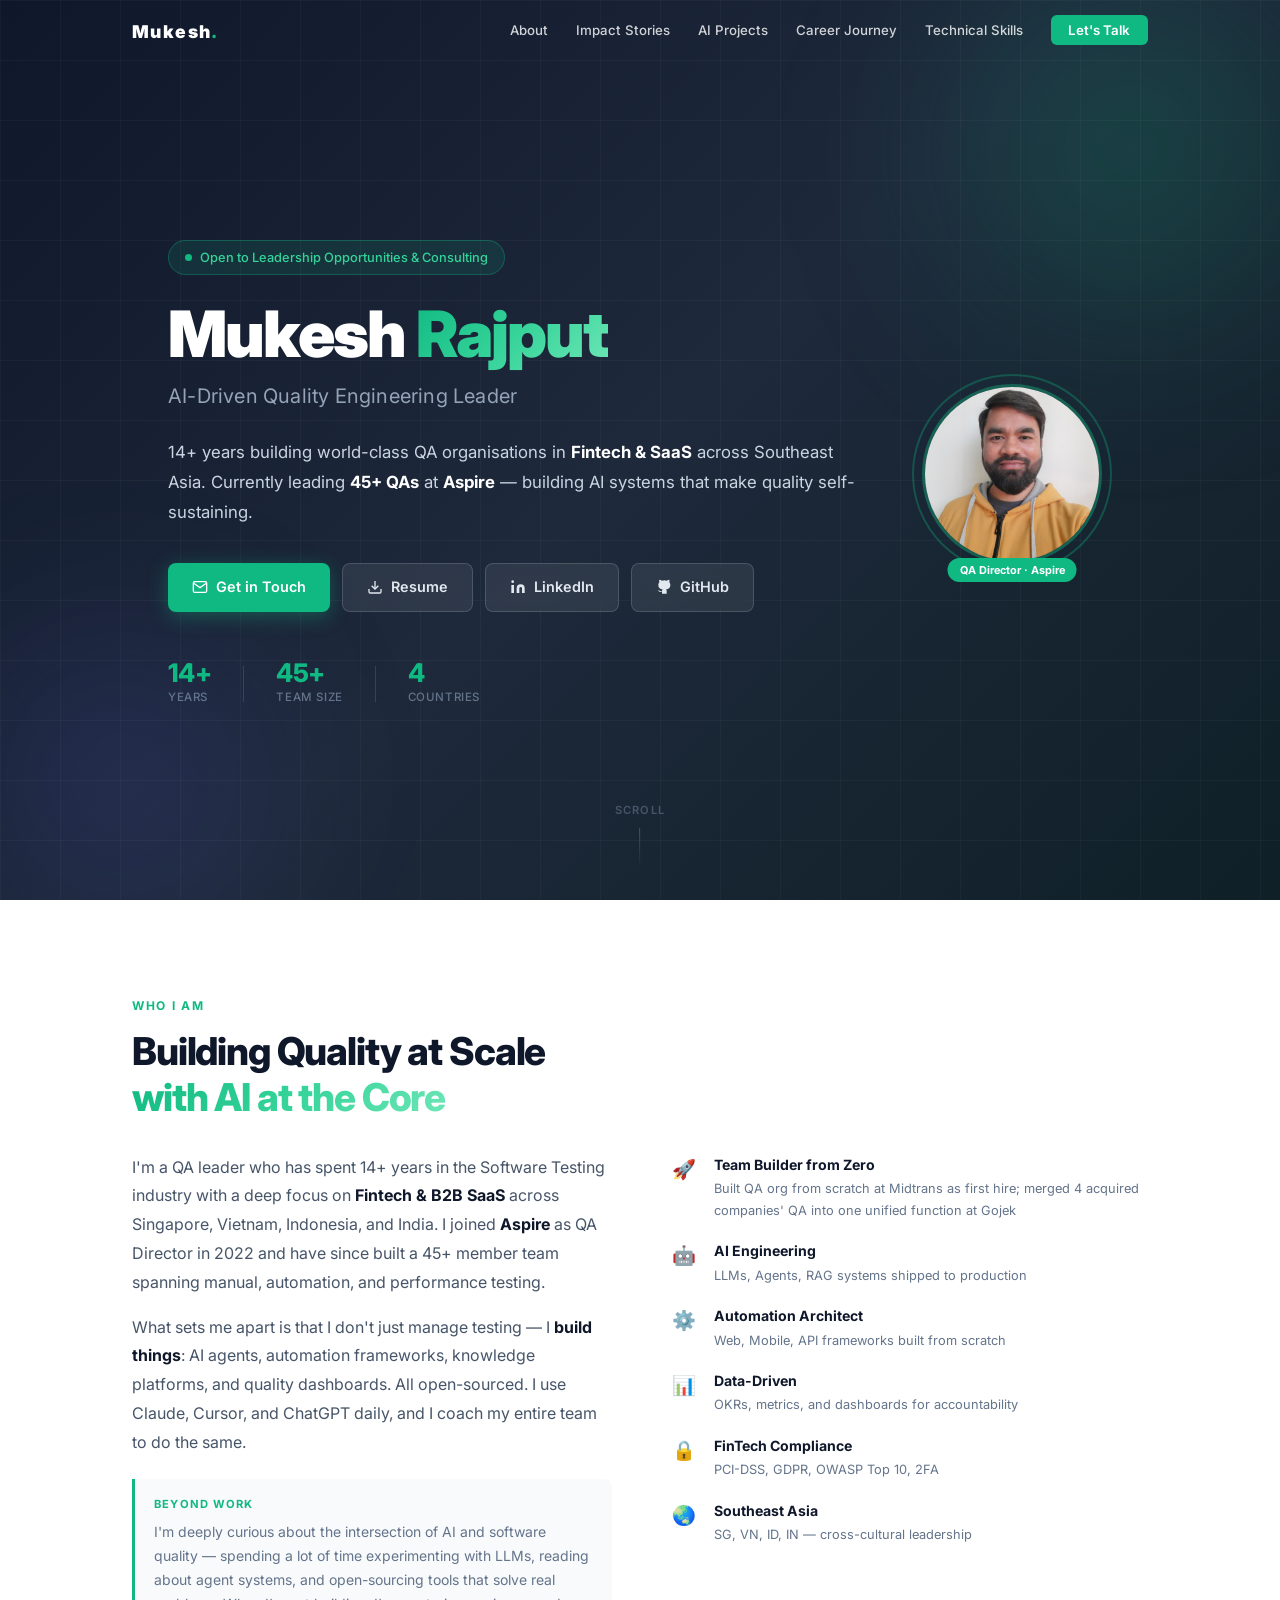
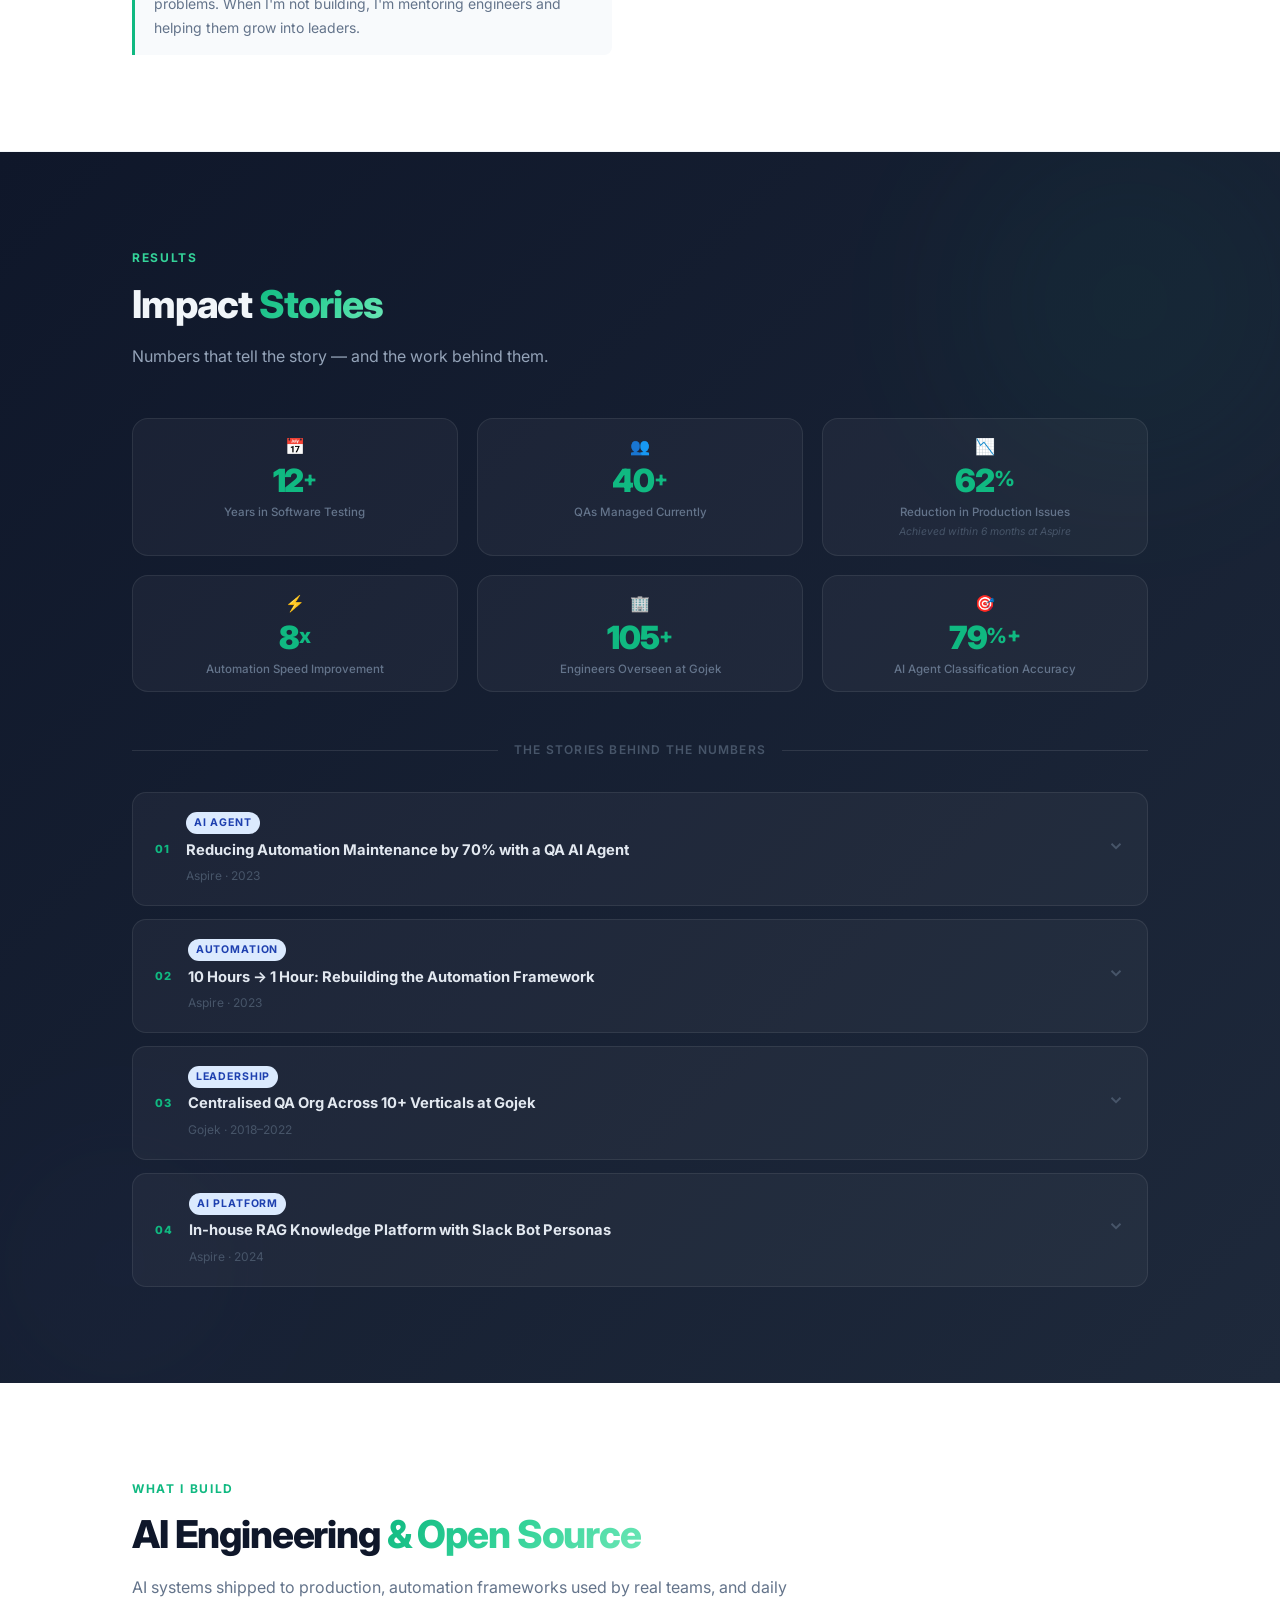
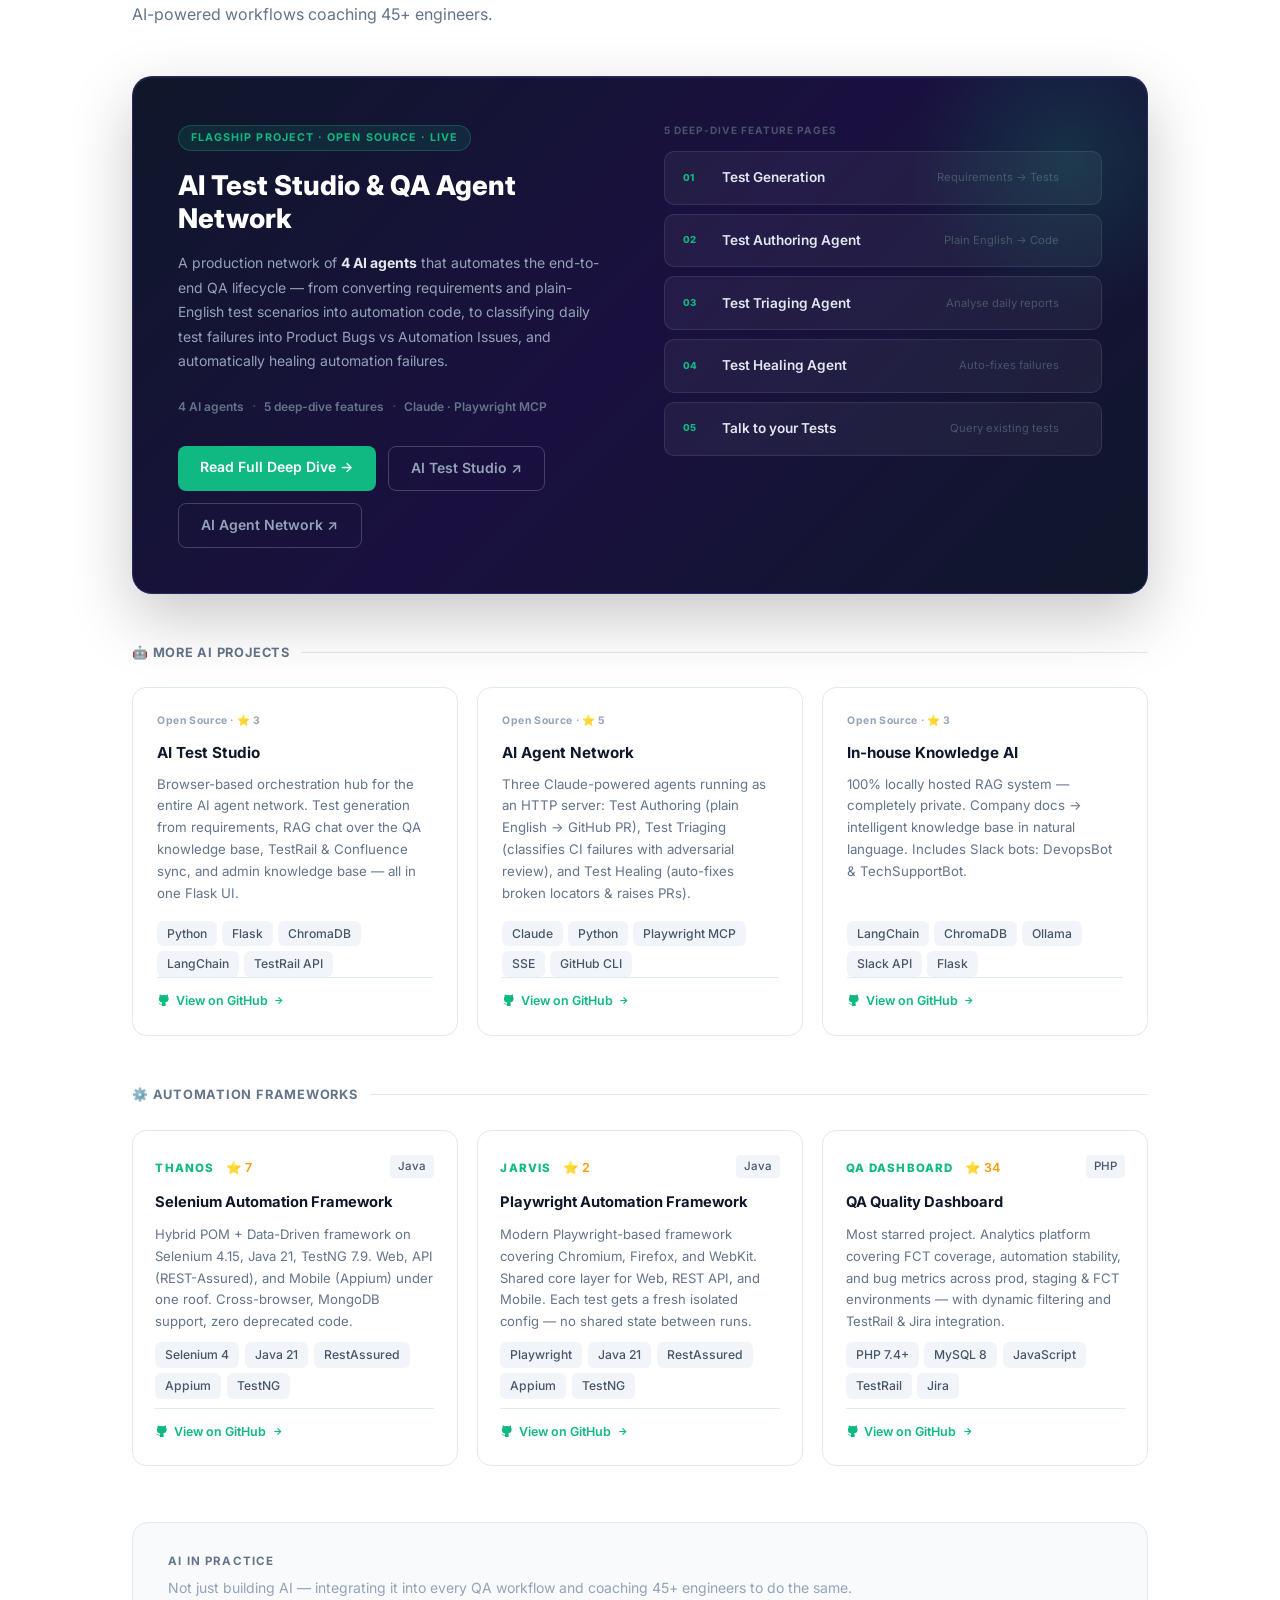
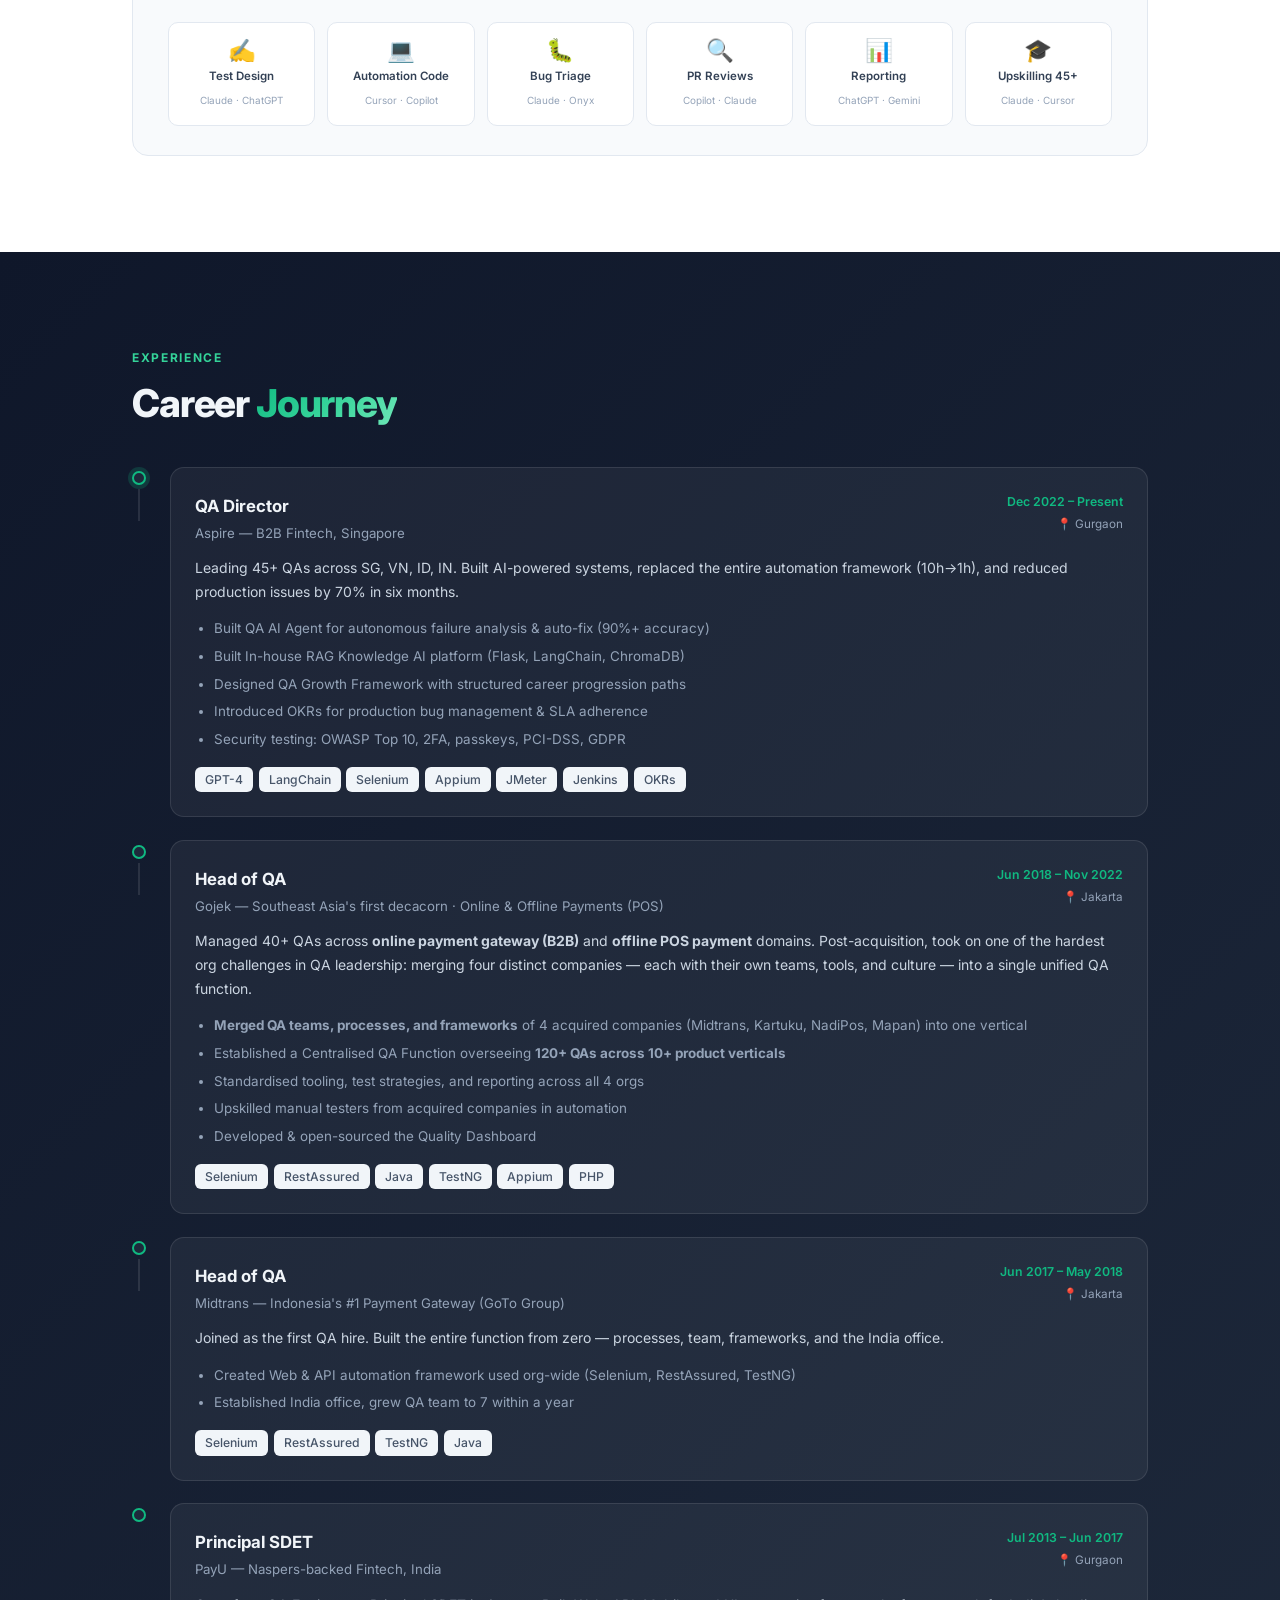
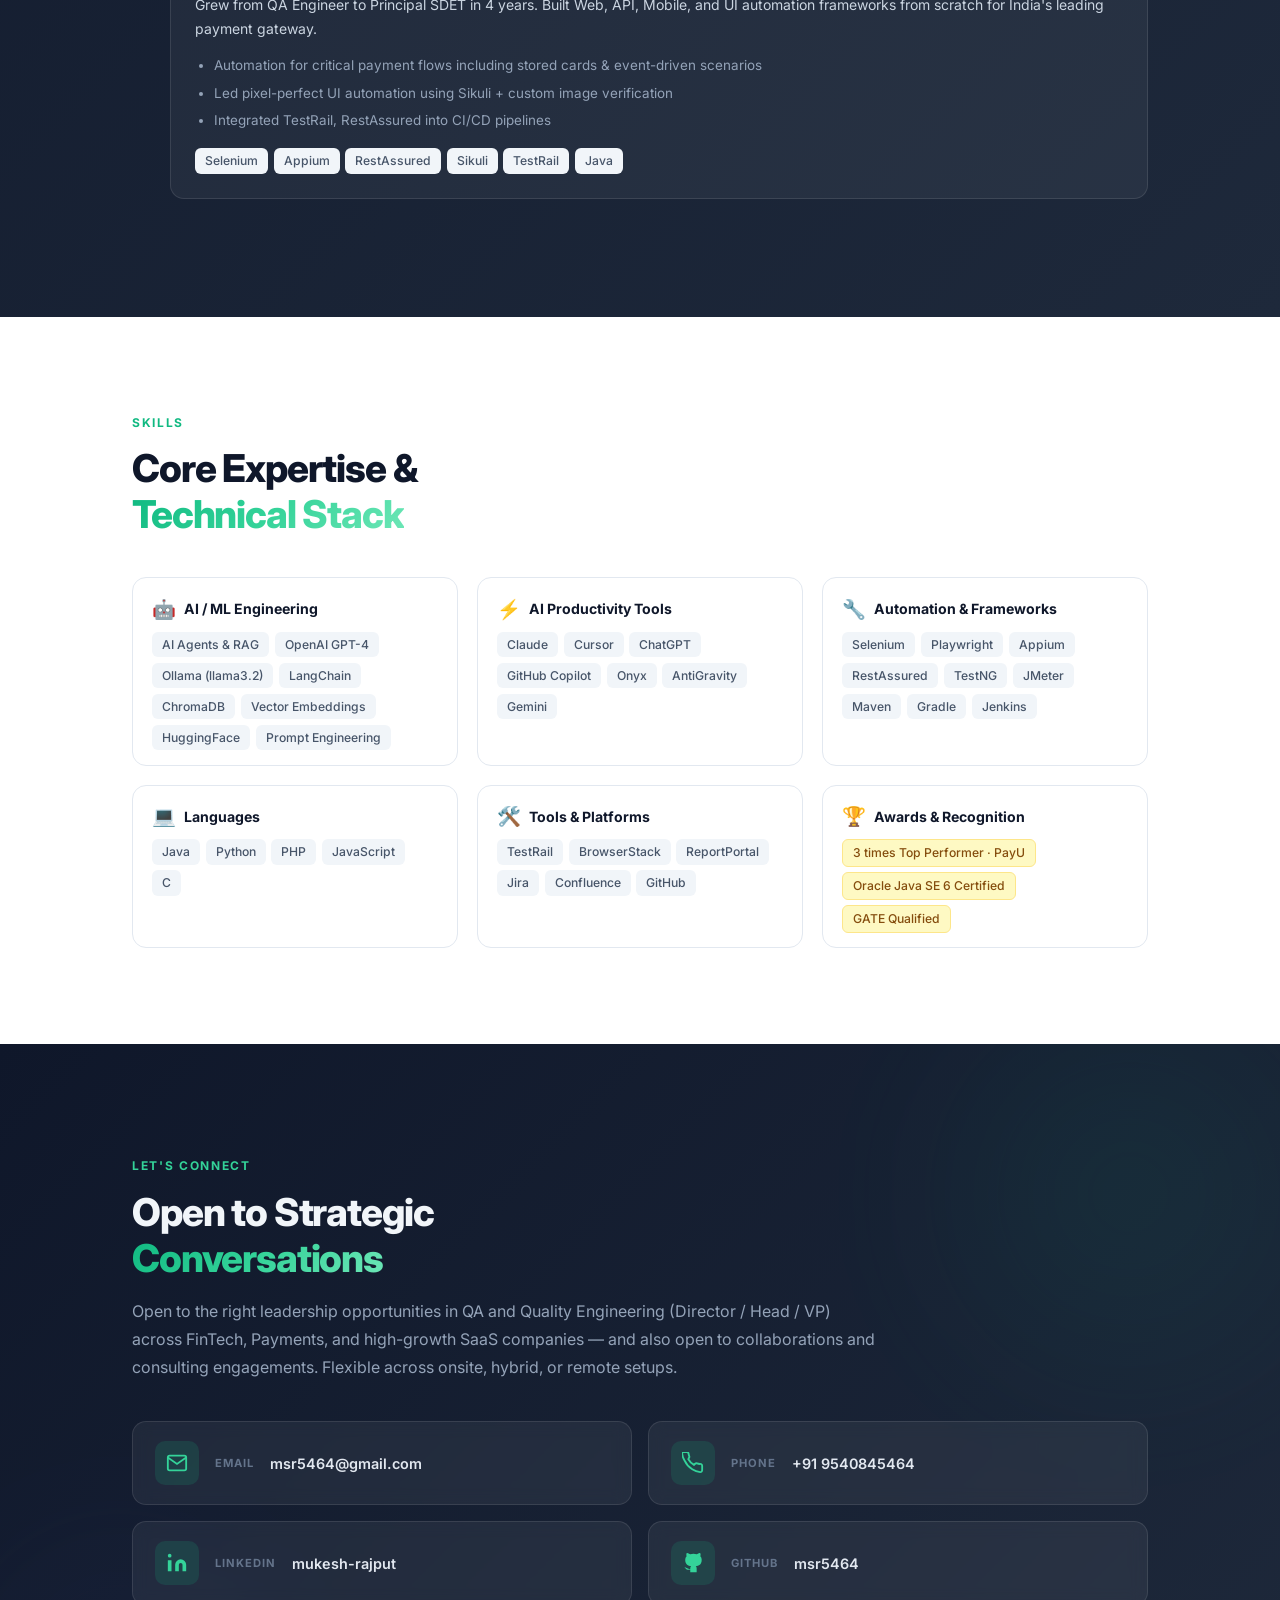
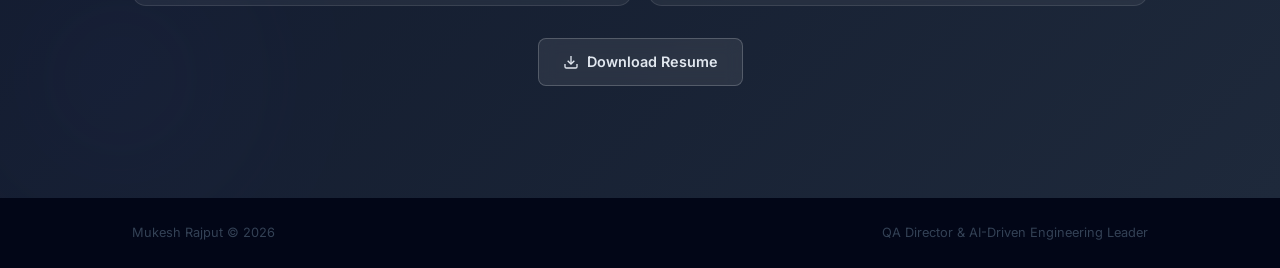
==== commit 6c30aa0b: "add updated resume & update links Signed-off-by: Mukesh Rajput <msr5464@gmail.com>" ====
--- a/index.html
+++ b/index.html
@@ -408,7 +408,7 @@
         <div class="flagship-left">
           <span class="flagship-badge">Flagship Project · Open Source · Live</span>
           <h3 class="flagship-title">AI Test Studio &amp; QA Agent Network</h3>
-          <p class="flagship-desc">A production network of <strong style="color:#e2e8f0">4 AI agents</strong> that closes the loop on testing — from requirements to verified code, no human in the pipeline. Three repos working together: an AI Studio UI, a multi-agent backend, and a Java test framework that verifies every generated test actually compiles and runs green.</p>
+          <p class="flagship-desc">A production network of <strong style="color:#e2e8f0">4 AI agents</strong> that automates the end-to-end QA lifecycle — from converting requirements and plain-English test scenarios into automation code, to classifying daily test failures into Product Bugs vs Automation Issues, and automatically healing automation failures.</p>
           <div class="flagship-meta">
             <span class="flagship-meta-item">4 AI agents</span>
             <span class="flagship-meta-sep">·</span>
@@ -418,7 +418,8 @@
           </div>
           <div class="flagship-ctas">
             <a href="ai-agent-network.html" class="flagship-cta-primary">Read Full Deep Dive →</a>
-            <a href="https://github.com/msr5464" target="_blank" class="flagship-cta-ghost">GitHub ↗</a>
+            <a href="https://github.com/msr5464/AI-Test-Studio" target="_blank" class="flagship-cta-ghost">AI Test Studio ↗</a>
+            <a href="https://github.com/msr5464/AI-Agent-Network" target="_blank" class="flagship-cta-ghost">AI Agent Network ↗</a>
           </div>
         </div>
         <div class="flagship-right">
@@ -465,32 +466,48 @@
 
       <div class="other-projects-grid">
 
-        <div class="other-card">
-          <div class="other-card-num">Open Source · ⭐ 2</div>
-          <div class="other-card-title">QA AI Agent <a href="https://github.com/msr5464/QA-AI-Agent" target="_blank" class="repo-link">GitHub ↗</a></div>
-          <p class="other-card-desc">Two-level AI classification: Level 1 — Product Bug vs. Automation Issue; Level 2 — pinpoints root cause. Smart flaky test detection with configurable thresholds across N runs.</p>
+        <a href="https://github.com/msr5464/AI-Test-Studio" target="_blank" rel="noopener" class="other-card">
+          <div class="other-card-num">Open Source · ⭐ 3</div>
+          <div class="other-card-title">AI Test Studio</div>
+          <p class="other-card-desc">Browser-based orchestration hub for the entire AI agent network. Test generation from requirements, RAG chat over the QA knowledge base, TestRail &amp; Confluence sync, and admin knowledge base — all in one Flask UI.</p>
           <div class="other-card-chips">
-            <span class="chip">GPT-4</span><span class="chip">Gemini</span><span class="chip">Ollama</span><span class="chip">MySQL</span><span class="chip">Python</span>
-          </div>
-        </div>
-
-        <div class="other-card">
+            <span class="chip">Python</span><span class="chip">Flask</span><span class="chip">ChromaDB</span><span class="chip">LangChain</span><span class="chip">TestRail API</span>
+          </div>
+          <div class="card-github-cta">
+            <svg width="13" height="13" fill="currentColor" viewBox="0 0 24 24"><path d="M9 19c-5 1.5-5-2.5-7-3m14 6v-3.87a3.37 3.37 0 00-.94-2.61c3.14-.35 6.44-1.54 6.44-7A5.44 5.44 0 0020 4.77 5.07 5.07 0 0019.91 1S18.73.65 16 2.48a13.38 13.38 0 00-7 0C6.27.65 5.09 1 5.09 1A5.07 5.07 0 005 4.77a5.44 5.44 0 00-1.5 3.78c0 5.42 3.3 6.61 6.44 7A3.37 3.37 0 009 18.13V22"/></svg>
+            View on GitHub
+            <svg width="11" height="11" fill="none" stroke="currentColor" stroke-width="2.5" viewBox="0 0 24 24"><line x1="5" y1="12" x2="19" y2="12"/><polyline points="12 5 19 12 12 19"/></svg>
+          </div>
+        </a>
+
+        <a href="https://github.com/msr5464/AI-Agent-Network" target="_blank" rel="noopener" class="other-card">
+          <div class="other-card-num">Open Source · ⭐ 5</div>
+          <div class="other-card-title">AI Agent Network</div>
+          <p class="other-card-desc">Three Claude-powered agents running as an HTTP server: Test Authoring (plain English → GitHub PR), Test Triaging (classifies CI failures with adversarial review), and Test Healing (auto-fixes broken locators &amp; raises PRs).</p>
+          <div class="other-card-chips">
+            <span class="chip">Claude</span><span class="chip">Python</span><span class="chip">Playwright MCP</span><span class="chip">SSE</span><span class="chip">GitHub CLI</span>
+          </div>
+          <div class="card-github-cta">
+            <svg width="13" height="13" fill="currentColor" viewBox="0 0 24 24"><path d="M9 19c-5 1.5-5-2.5-7-3m14 6v-3.87a3.37 3.37 0 00-.94-2.61c3.14-.35 6.44-1.54 6.44-7A5.44 5.44 0 0020 4.77 5.07 5.07 0 0019.91 1S18.73.65 16 2.48a13.38 13.38 0 00-7 0C6.27.65 5.09 1 5.09 1A5.07 5.07 0 005 4.77a5.44 5.44 0 00-1.5 3.78c0 5.42 3.3 6.61 6.44 7A3.37 3.37 0 009 18.13V22"/></svg>
+            View on GitHub
+            <svg width="11" height="11" fill="none" stroke="currentColor" stroke-width="2.5" viewBox="0 0 24 24"><line x1="5" y1="12" x2="19" y2="12"/><polyline points="12 5 19 12 12 19"/></svg>
+          </div>
+        </a>
+
+        <a href="https://github.com/msr5464/Knowledge-AI" target="_blank" rel="noopener" class="other-card">
           <div class="other-card-num">Open Source · ⭐ 3</div>
-          <div class="other-card-title">In-house Knowledge AI <a href="https://github.com/msr5464/Knowledge-AI" target="_blank" class="repo-link">GitHub ↗</a></div>
+          <div class="other-card-title">In-house Knowledge AI</div>
           <p class="other-card-desc">100% locally hosted RAG system — completely private. Company docs → intelligent knowledge base in natural language. Includes Slack bots: DevopsBot &amp; TechSupportBot.</p>
           <div class="other-card-chips">
             <span class="chip">LangChain</span><span class="chip">ChromaDB</span><span class="chip">Ollama</span><span class="chip">Slack API</span><span class="chip">Flask</span>
           </div>
-        </div>
-
-        <div class="other-card">
-          <div class="other-card-num">Open Source · ⭐ 34</div>
-          <div class="other-card-title">Quality Dashboard <a href="https://github.com/msr5464/QA-Dashboard" target="_blank" class="repo-link">GitHub ↗</a></div>
-          <p class="other-card-desc">Most starred project. Analytics platform covering FCT coverage, automation stability, and bug metrics across prod, staging &amp; FCT environments with dynamic filtering.</p>
-          <div class="other-card-chips">
-            <span class="chip">PHP 7.4+</span><span class="chip">MySQL 8</span><span class="chip">JavaScript</span><span class="chip">TestRail</span><span class="chip">Jira</span>
-          </div>
-        </div>
+          <div class="card-github-cta">
+            <svg width="13" height="13" fill="currentColor" viewBox="0 0 24 24"><path d="M9 19c-5 1.5-5-2.5-7-3m14 6v-3.87a3.37 3.37 0 00-.94-2.61c3.14-.35 6.44-1.54 6.44-7A5.44 5.44 0 0020 4.77 5.07 5.07 0 0019.91 1S18.73.65 16 2.48a13.38 13.38 0 00-7 0C6.27.65 5.09 1 5.09 1A5.07 5.07 0 005 4.77a5.44 5.44 0 00-1.5 3.78c0 5.42 3.3 6.61 6.44 7A3.37 3.37 0 009 18.13V22"/></svg>
+            View on GitHub
+            <svg width="11" height="11" fill="none" stroke="currentColor" stroke-width="2.5" viewBox="0 0 24 24"><line x1="5" y1="12" x2="19" y2="12"/><polyline points="12 5 19 12 12 19"/></svg>
+          </div>
+        </a>
+
 
       </div>
 
@@ -501,7 +518,7 @@
 
       <div class="frameworks-grid">
 
-        <div class="fw-card">
+        <a href="https://github.com/msr5464/Selenium-Automation-Framework" target="_blank" rel="noopener" class="fw-card">
           <div class="fw-header">
             <div>
               <span class="fw-name">THANOS</span>
@@ -509,14 +526,19 @@
             </div>
             <span class="oss-lang-badge">Java</span>
           </div>
-          <h3><a href="https://github.com/msr5464/Selenium-Automation-Framework" target="_blank">Selenium Automation Framework</a></h3>
+          <h3>Selenium Automation Framework</h3>
           <p>Hybrid POM + Data-Driven framework on Selenium 4.15, Java 21, TestNG 7.9. Web, API (REST-Assured), and Mobile (Appium) under one roof. Cross-browser, MongoDB support, zero deprecated code.</p>
           <div class="fw-chips">
             <span class="chip">Selenium 4</span><span class="chip">Java 21</span><span class="chip">RestAssured</span><span class="chip">Appium</span><span class="chip">TestNG</span>
           </div>
-        </div>
-
-        <div class="fw-card">
+          <div class="card-github-cta">
+            <svg width="13" height="13" fill="currentColor" viewBox="0 0 24 24"><path d="M9 19c-5 1.5-5-2.5-7-3m14 6v-3.87a3.37 3.37 0 00-.94-2.61c3.14-.35 6.44-1.54 6.44-7A5.44 5.44 0 0020 4.77 5.07 5.07 0 0019.91 1S18.73.65 16 2.48a13.38 13.38 0 00-7 0C6.27.65 5.09 1 5.09 1A5.07 5.07 0 005 4.77a5.44 5.44 0 00-1.5 3.78c0 5.42 3.3 6.61 6.44 7A3.37 3.37 0 009 18.13V22"/></svg>
+            View on GitHub
+            <svg width="11" height="11" fill="none" stroke="currentColor" stroke-width="2.5" viewBox="0 0 24 24"><line x1="5" y1="12" x2="19" y2="12"/><polyline points="12 5 19 12 12 19"/></svg>
+          </div>
+        </a>
+
+        <a href="https://github.com/msr5464/Playwright-Automation-Framework" target="_blank" rel="noopener" class="fw-card">
           <div class="fw-header">
             <div>
               <span class="fw-name">JARVIS</span>
@@ -524,22 +546,37 @@
             </div>
             <span class="oss-lang-badge">Java</span>
           </div>
-          <h3><a href="https://github.com/msr5464/Playwright-Automation-Framework" target="_blank">Playwright Automation Framework</a></h3>
+          <h3>Playwright Automation Framework</h3>
           <p>Modern Playwright-based framework covering Chromium, Firefox, and WebKit. Shared core layer for Web, REST API, and Mobile. Each test gets a fresh isolated config — no shared state between runs.</p>
           <div class="fw-chips">
             <span class="chip">Playwright</span><span class="chip">Java 21</span><span class="chip">RestAssured</span><span class="chip">Appium</span><span class="chip">TestNG</span>
           </div>
-        </div>
-
-        <div class="fw-card fw-github">
-          <div class="oss-cta-inner">
-            <div class="oss-cta-icon">
-              <svg width="24" height="24" fill="currentColor" viewBox="0 0 24 24"><path d="M9 19c-5 1.5-5-2.5-7-3m14 6v-3.87a3.37 3.37 0 00-.94-2.61c3.14-.35 6.44-1.54 6.44-7A5.44 5.44 0 0020 4.77 5.07 5.07 0 0019.91 1S18.73.65 16 2.48a13.38 13.38 0 00-7 0C6.27.65 5.09 1 5.09 1A5.07 5.07 0 005 4.77a5.44 5.44 0 00-1.5 3.78c0 5.42 3.3 6.61 6.44 7A3.37 3.37 0 009 18.13V22"/></svg>
-            </div>
-            <p style="font-size:0.82rem;color:#64748b;margin-top:0.3rem">5 public repos · Building in public since 2017</p>
-            <a href="https://github.com/msr5464" target="_blank" class="btn btn-primary" style="margin-top:0.9rem;font-size:0.82rem;padding:0.5rem 1.1rem;">View GitHub ↗</a>
-          </div>
-        </div>
+          <div class="card-github-cta">
+            <svg width="13" height="13" fill="currentColor" viewBox="0 0 24 24"><path d="M9 19c-5 1.5-5-2.5-7-3m14 6v-3.87a3.37 3.37 0 00-.94-2.61c3.14-.35 6.44-1.54 6.44-7A5.44 5.44 0 0020 4.77 5.07 5.07 0 0019.91 1S18.73.65 16 2.48a13.38 13.38 0 00-7 0C6.27.65 5.09 1 5.09 1A5.07 5.07 0 005 4.77a5.44 5.44 0 00-1.5 3.78c0 5.42 3.3 6.61 6.44 7A3.37 3.37 0 009 18.13V22"/></svg>
+            View on GitHub
+            <svg width="11" height="11" fill="none" stroke="currentColor" stroke-width="2.5" viewBox="0 0 24 24"><line x1="5" y1="12" x2="19" y2="12"/><polyline points="12 5 19 12 12 19"/></svg>
+          </div>
+        </a>
+
+        <a href="https://github.com/msr5464/QA-Dashboard" target="_blank" rel="noopener" class="fw-card">
+          <div class="fw-header">
+            <div>
+              <span class="fw-name">QA Dashboard</span>
+              <span class="fw-stars">⭐ 34</span>
+            </div>
+            <span class="oss-lang-badge">PHP</span>
+          </div>
+          <h3>QA Quality Dashboard</h3>
+          <p>Most starred project. Analytics platform covering FCT coverage, automation stability, and bug metrics across prod, staging &amp; FCT environments — with dynamic filtering and TestRail &amp; Jira integration.</p>
+          <div class="fw-chips">
+            <span class="chip">PHP 7.4+</span><span class="chip">MySQL 8</span><span class="chip">JavaScript</span><span class="chip">TestRail</span><span class="chip">Jira</span>
+          </div>
+          <div class="card-github-cta">
+            <svg width="13" height="13" fill="currentColor" viewBox="0 0 24 24"><path d="M9 19c-5 1.5-5-2.5-7-3m14 6v-3.87a3.37 3.37 0 00-.94-2.61c3.14-.35 6.44-1.54 6.44-7A5.44 5.44 0 0020 4.77 5.07 5.07 0 0019.91 1S18.73.65 16 2.48a13.38 13.38 0 00-7 0C6.27.65 5.09 1 5.09 1A5.07 5.07 0 005 4.77a5.44 5.44 0 00-1.5 3.78c0 5.42 3.3 6.61 6.44 7A3.37 3.37 0 009 18.13V22"/></svg>
+            View on GitHub
+            <svg width="11" height="11" fill="none" stroke="currentColor" stroke-width="2.5" viewBox="0 0 24 24"><line x1="5" y1="12" x2="19" y2="12"/><polyline points="12 5 19 12 12 19"/></svg>
+          </div>
+        </a>
 
       </div>
 
--- a/style.css
+++ b/style.css
@@ -777,6 +777,8 @@
   display: flex;
   flex-direction: column;
   transition: all 0.25s;
+  text-decoration: none;
+  cursor: pointer;
 }
 .other-card:hover {
   border-color: #10b981;
@@ -1332,6 +1334,8 @@
   flex-direction: column;
   gap: 0.6rem;
   transition: all 0.3s;
+  text-decoration: none;
+  cursor: pointer;
 }
 
 .fw-card:hover {
@@ -1397,6 +1401,21 @@
   transition: opacity 0.2s;
 }
 .repo-link:hover { opacity: 1; }
+
+.card-github-cta {
+  display: flex;
+  align-items: center;
+  gap: 0.35rem;
+  font-size: 0.78rem;
+  font-weight: 600;
+  color: #10b981;
+  border-top: 1px solid #e2e8f0;
+  padding-top: 0.75rem;
+  margin-top: auto;
+  transition: gap 0.18s;
+}
+.other-card:hover .card-github-cta,
+.fw-card:hover .card-github-cta { gap: 0.6rem; }
 
 /* ─── OSS Grid ──────────────────────────────────────────────── */
 .oss-grid {
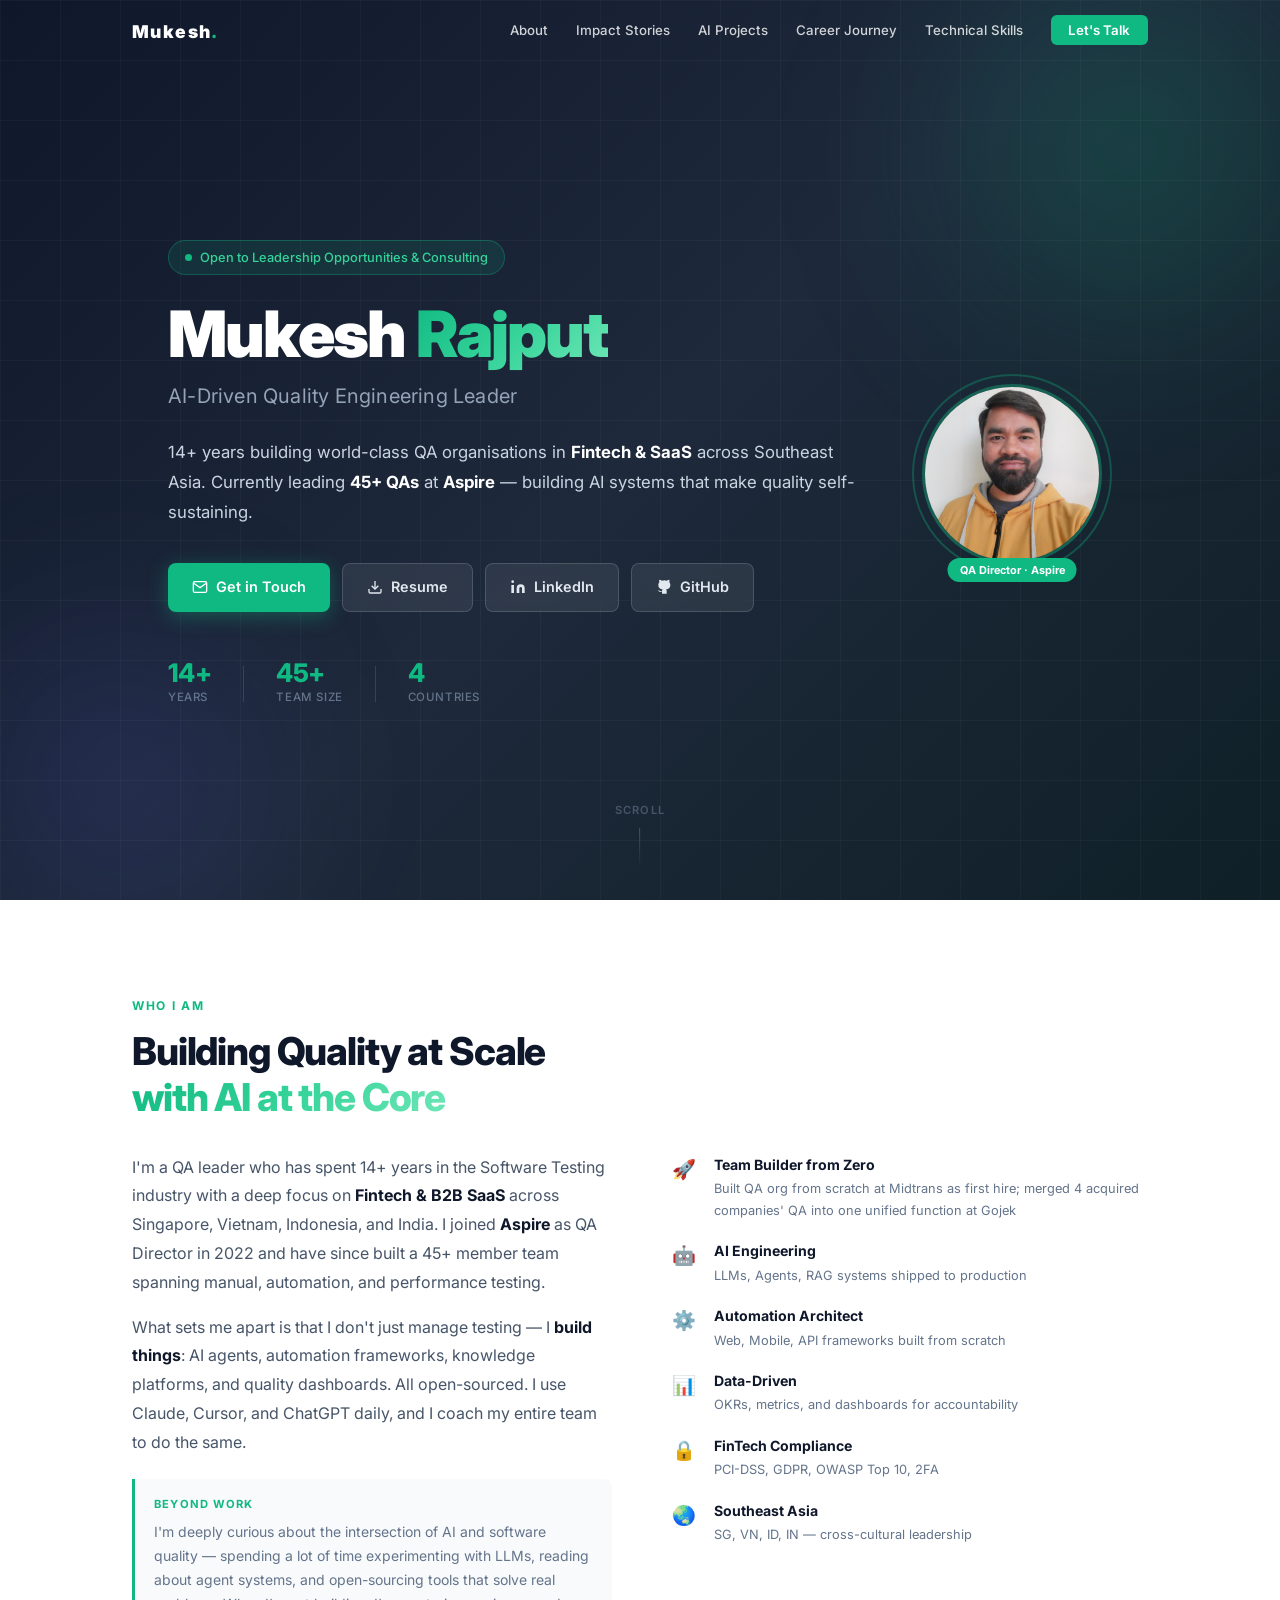
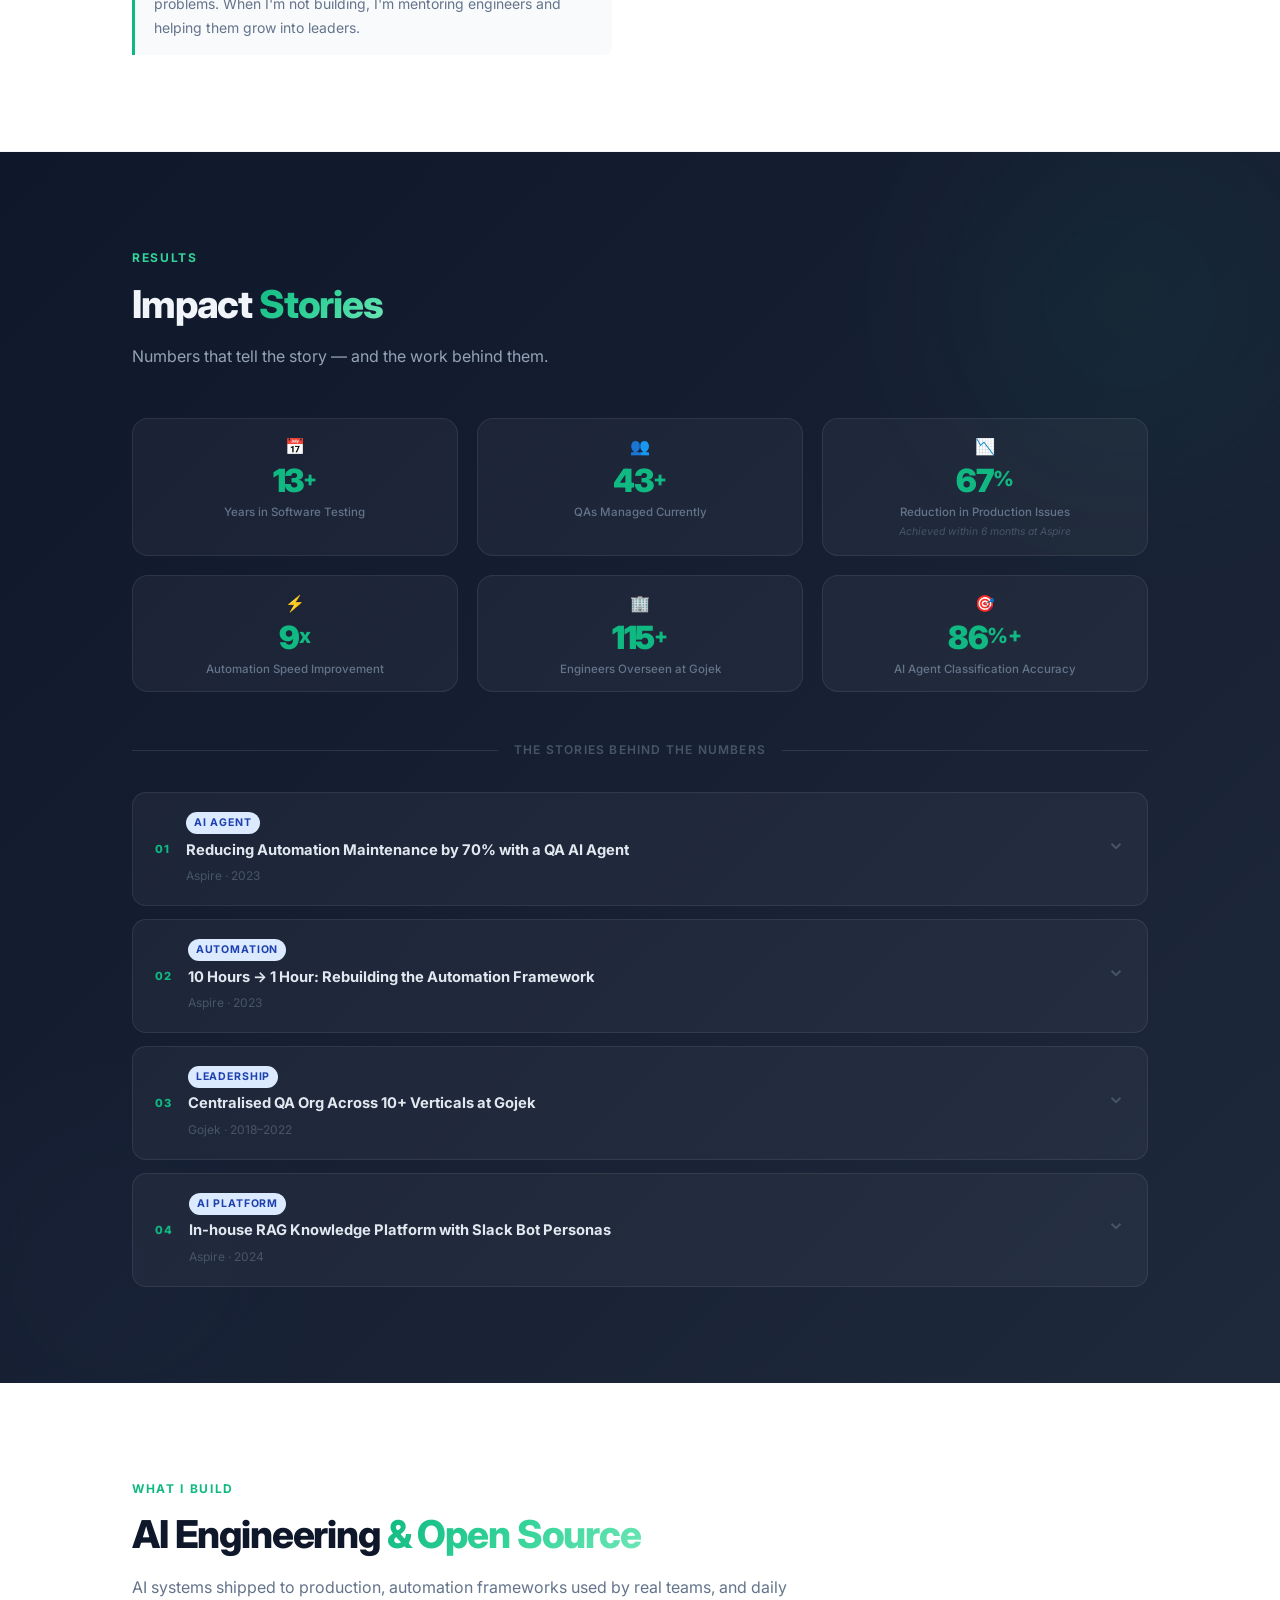
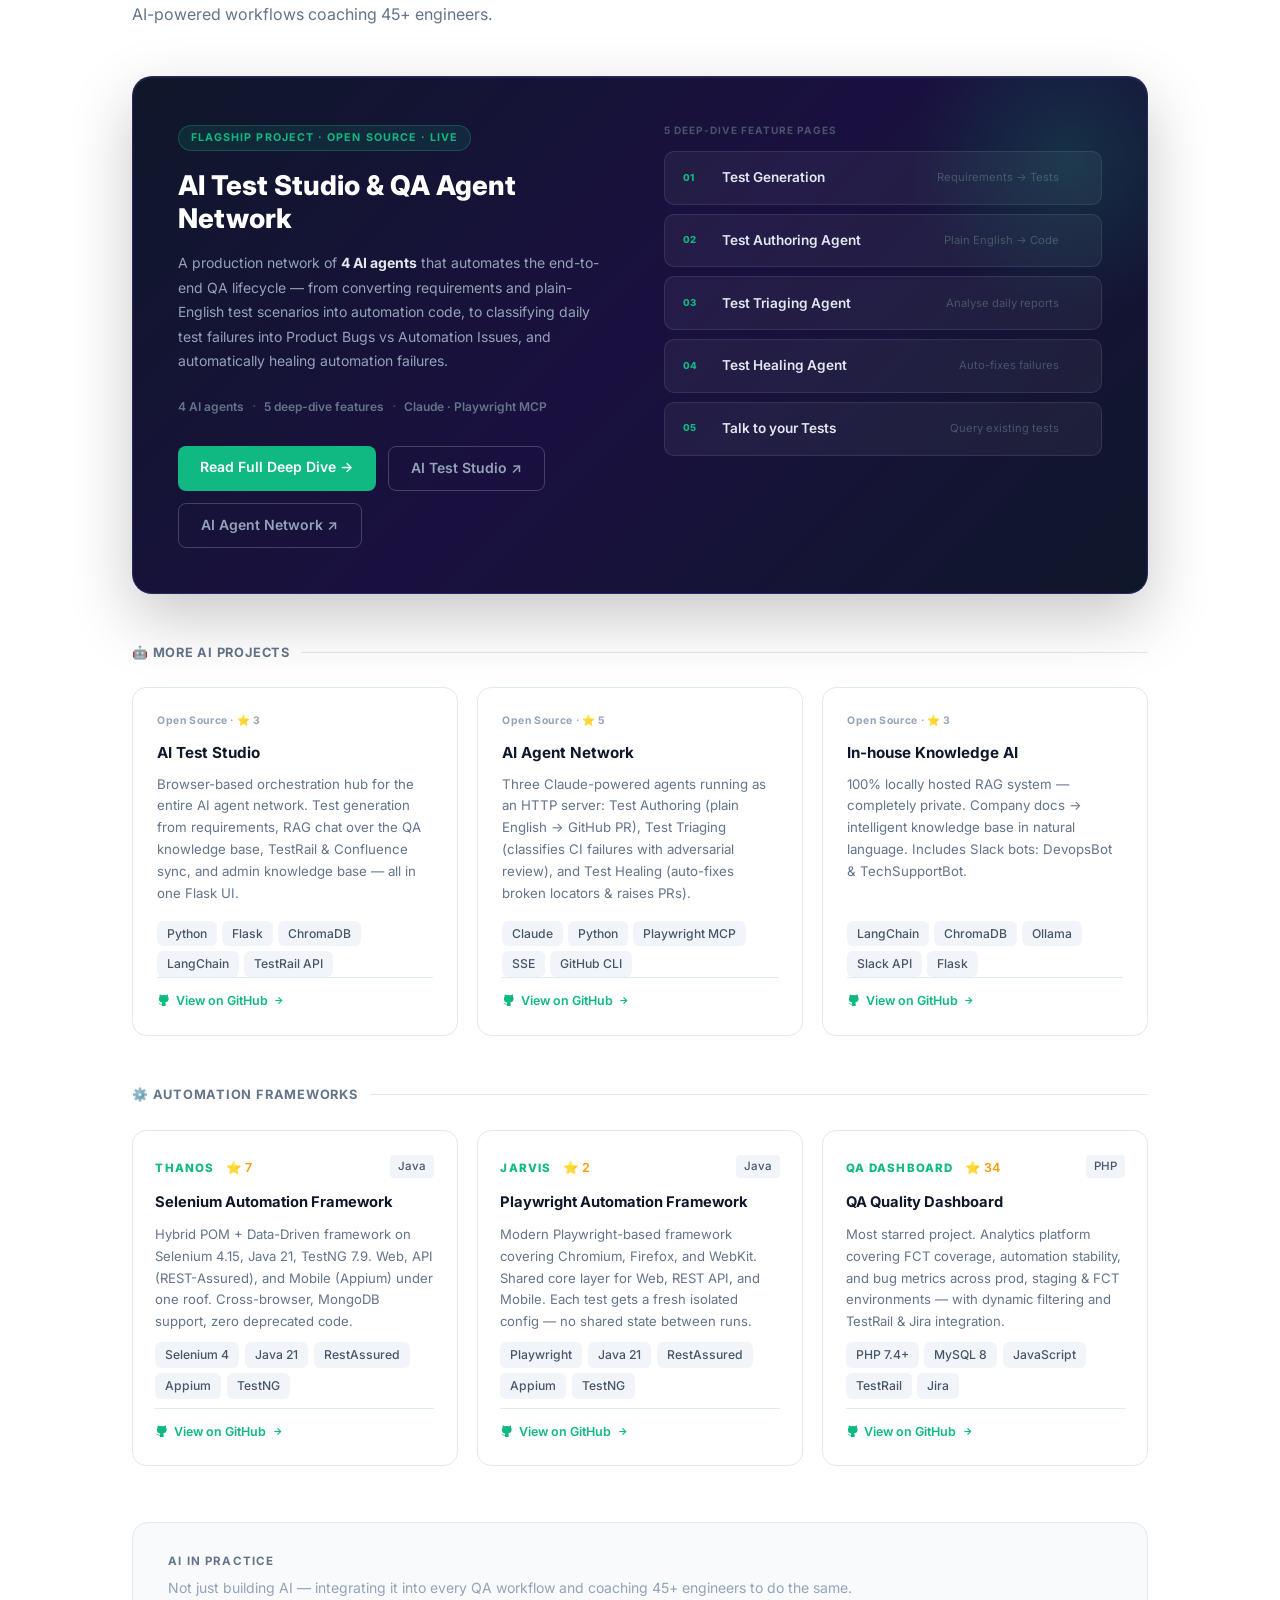
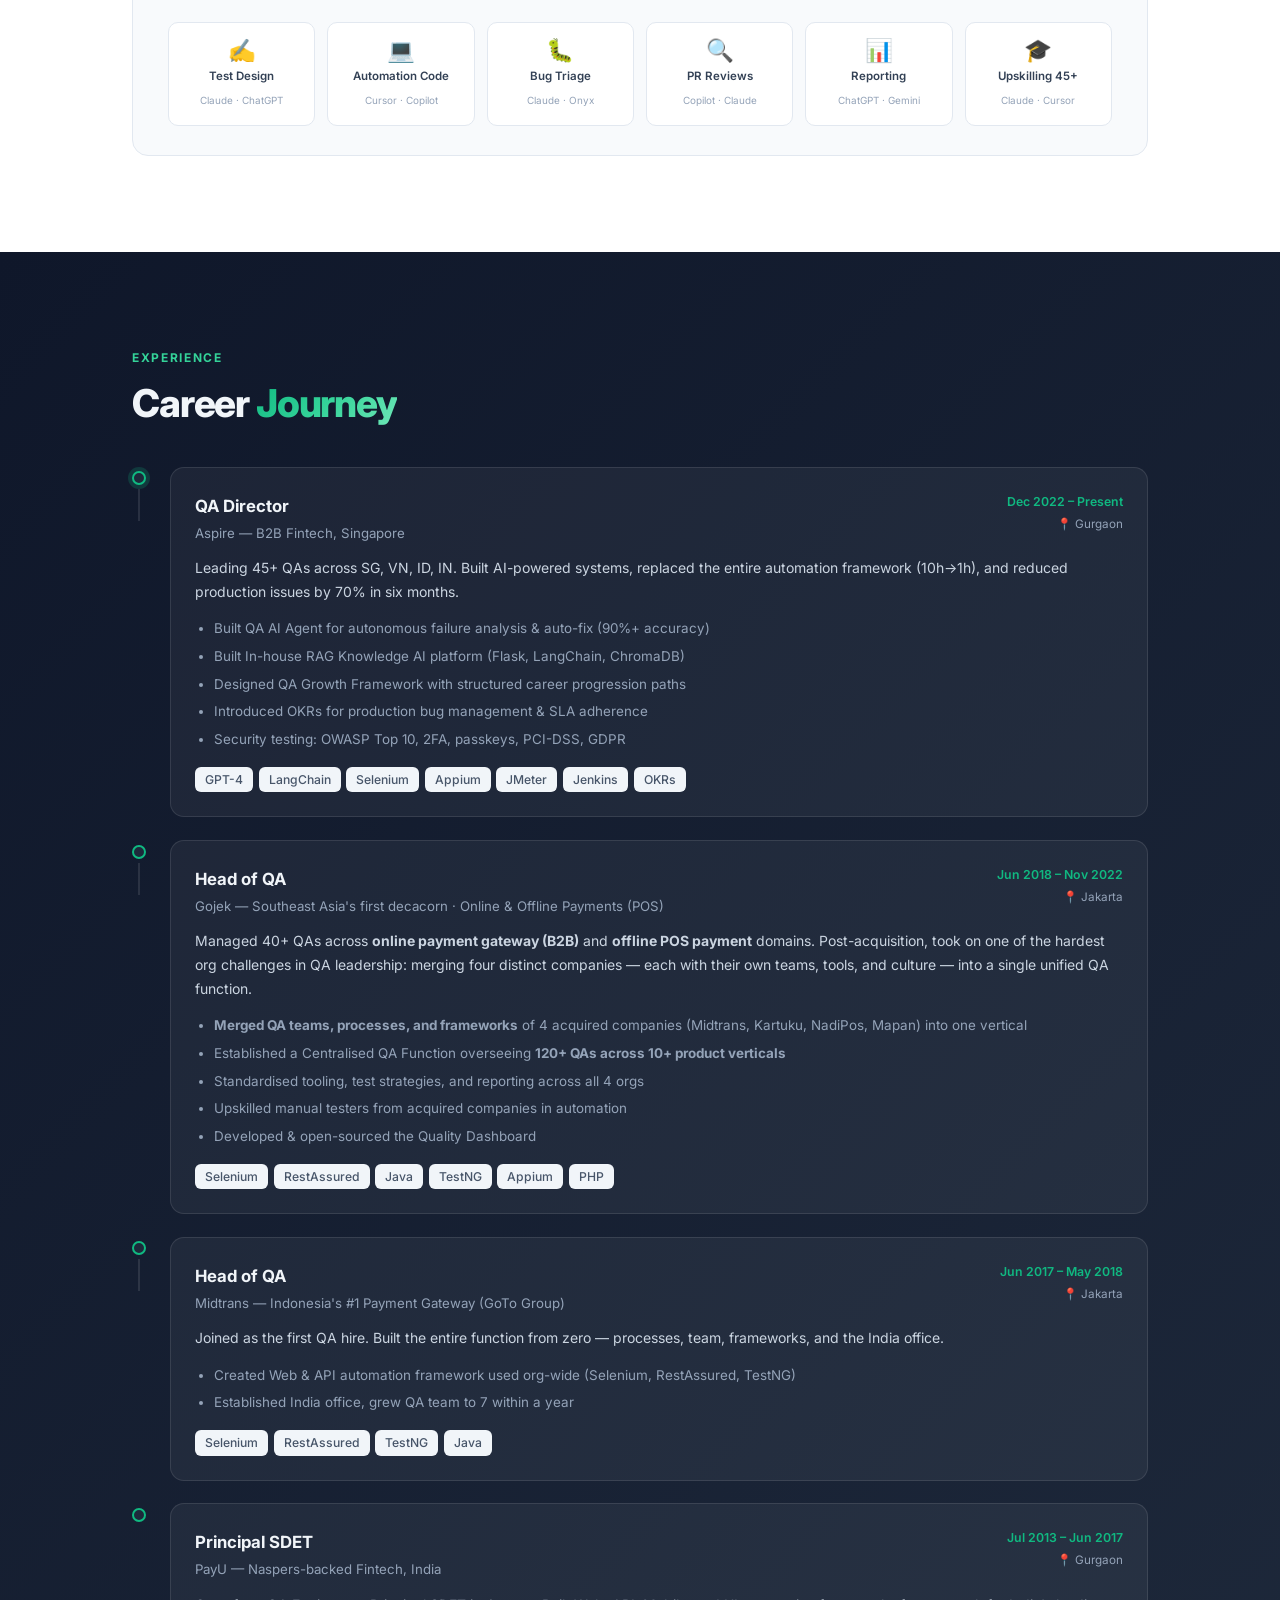
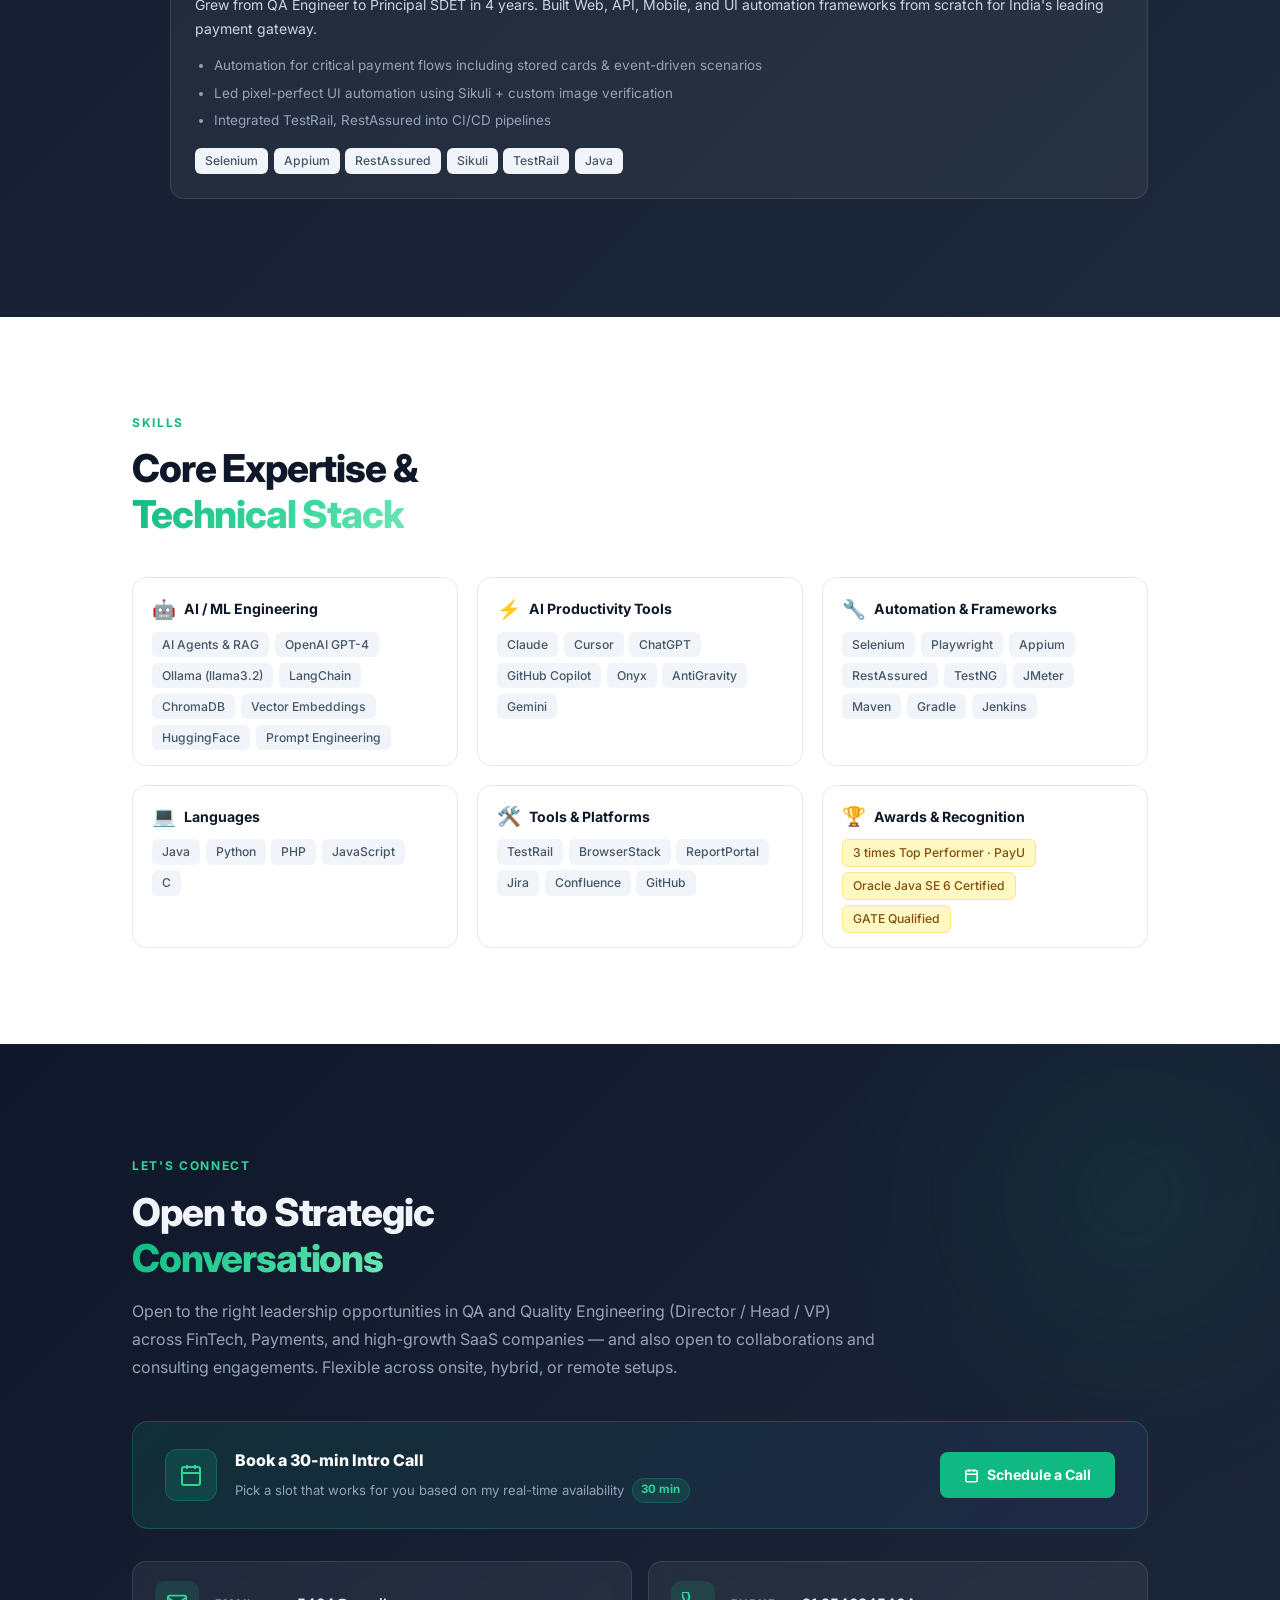
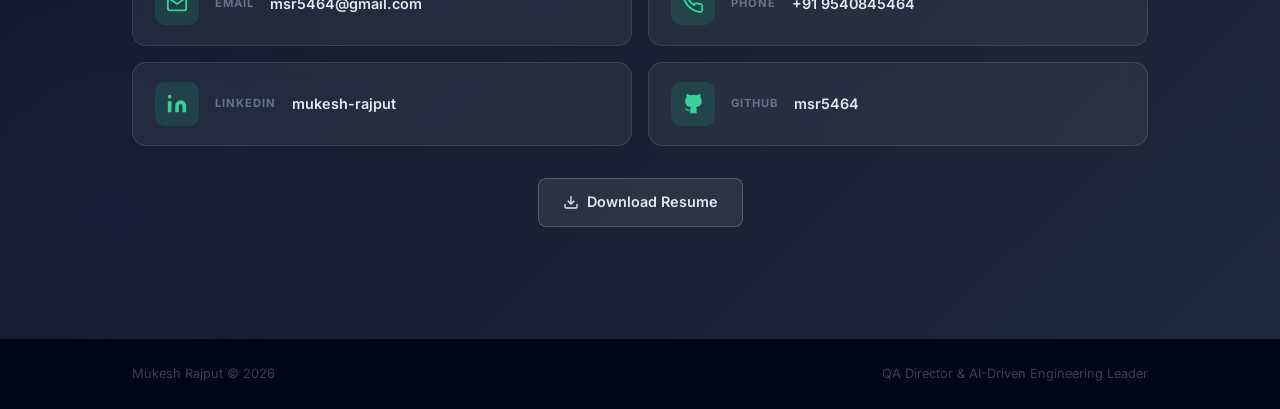
==== commit 08afcaae: "add calendy link Signed-off-by: Mukesh Rajput <msr5464@gmail.com>" ====
--- a/index.html
+++ b/index.html
@@ -821,6 +821,26 @@
       <div class="section-label light">Let's Connect</div>
       <h2 class="section-title light">Open to Strategic<br/><span class="grad-text">Conversations</span></h2>
       <p class="contact-sub">Open to the right leadership opportunities in QA and Quality Engineering (Director / Head / VP) across FinTech, Payments, and high-growth SaaS companies — and also open to collaborations and consulting engagements. Flexible across onsite, hybrid, or remote setups.</p>
+
+      <div class="book-meeting-cta">
+        <div class="book-meeting-left">
+          <div class="book-meeting-icon">
+            <svg width="24" height="24" fill="none" stroke="currentColor" stroke-width="2" viewBox="0 0 24 24"><rect x="3" y="4" width="18" height="18" rx="2"/><line x1="16" y1="2" x2="16" y2="6"/><line x1="8" y1="2" x2="8" y2="6"/><line x1="3" y1="10" x2="21" y2="10"/></svg>
+          </div>
+          <div>
+            <div class="book-meeting-text-title">Book a 30-min Intro Call</div>
+            <div class="book-meeting-text-sub">
+              Pick a slot that works for you based on my real-time availability
+              <span class="book-meeting-badge">30 min</span>
+            </div>
+          </div>
+        </div>
+        <a href="https://calendly.com/msr5464/30min" target="_blank" rel="noopener" class="book-meeting-btn">
+          <svg width="15" height="15" fill="none" stroke="currentColor" stroke-width="2.5" viewBox="0 0 24 24"><rect x="3" y="4" width="18" height="18" rx="2"/><line x1="16" y1="2" x2="16" y2="6"/><line x1="8" y1="2" x2="8" y2="6"/><line x1="3" y1="10" x2="21" y2="10"/></svg>
+          Schedule a Call
+        </a>
+      </div>
+
       <div class="contact-grid">
         <a href="mailto:msr5464@gmail.com" class="contact-card">
           <div class="cc-icon">
--- a/style.css
+++ b/style.css
@@ -1594,6 +1594,65 @@
   max-width: 750px;
   margin: 0.75rem 0 2.5rem;
   line-height: 1.75;
+}
+
+.book-meeting-cta {
+  display: flex;
+  align-items: center;
+  justify-content: space-between;
+  gap: 1.5rem;
+  background: linear-gradient(135deg, rgba(16,185,129,0.12), rgba(99,102,241,0.08));
+  border: 1px solid rgba(16,185,129,0.3);
+  border-radius: 16px;
+  padding: 1.6rem 2rem;
+  margin-bottom: 2rem;
+  flex-wrap: wrap;
+}
+.book-meeting-left {
+  display: flex;
+  align-items: center;
+  gap: 1.1rem;
+}
+.book-meeting-icon {
+  width: 52px; height: 52px;
+  background: rgba(16,185,129,0.18);
+  border: 1px solid rgba(16,185,129,0.3);
+  border-radius: 12px;
+  display: flex; align-items: center; justify-content: center;
+  color: #34d399; flex-shrink: 0;
+}
+.book-meeting-text-title {
+  font-size: 1rem;
+  font-weight: 800;
+  color: #fff;
+  margin-bottom: 0.2rem;
+}
+.book-meeting-text-sub {
+  font-size: 0.82rem;
+  color: #94a3b8;
+  display: flex; align-items: center; gap: 0.5rem;
+  flex-wrap: wrap;
+}
+.book-meeting-badge {
+  background: rgba(16,185,129,0.15);
+  border: 1px solid rgba(16,185,129,0.25);
+  color: #34d399;
+  font-size: 0.72rem; font-weight: 700;
+  padding: 0.1rem 0.55rem; border-radius: 100px;
+}
+.book-meeting-btn {
+  display: inline-flex; align-items: center; gap: 0.5rem;
+  background: #10b981; color: #fff;
+  padding: 0.7rem 1.5rem; border-radius: 8px;
+  font-size: 0.88rem; font-weight: 700;
+  white-space: nowrap;
+  transition: background 0.2s, transform 0.2s;
+  text-decoration: none; flex-shrink: 0;
+}
+.book-meeting-btn:hover { background: #059669; transform: translateY(-1px); }
+@media (max-width: 600px) {
+  .book-meeting-cta { flex-direction: column; align-items: flex-start; }
+  .book-meeting-btn { width: 100%; justify-content: center; }
 }
 
 .contact-grid {
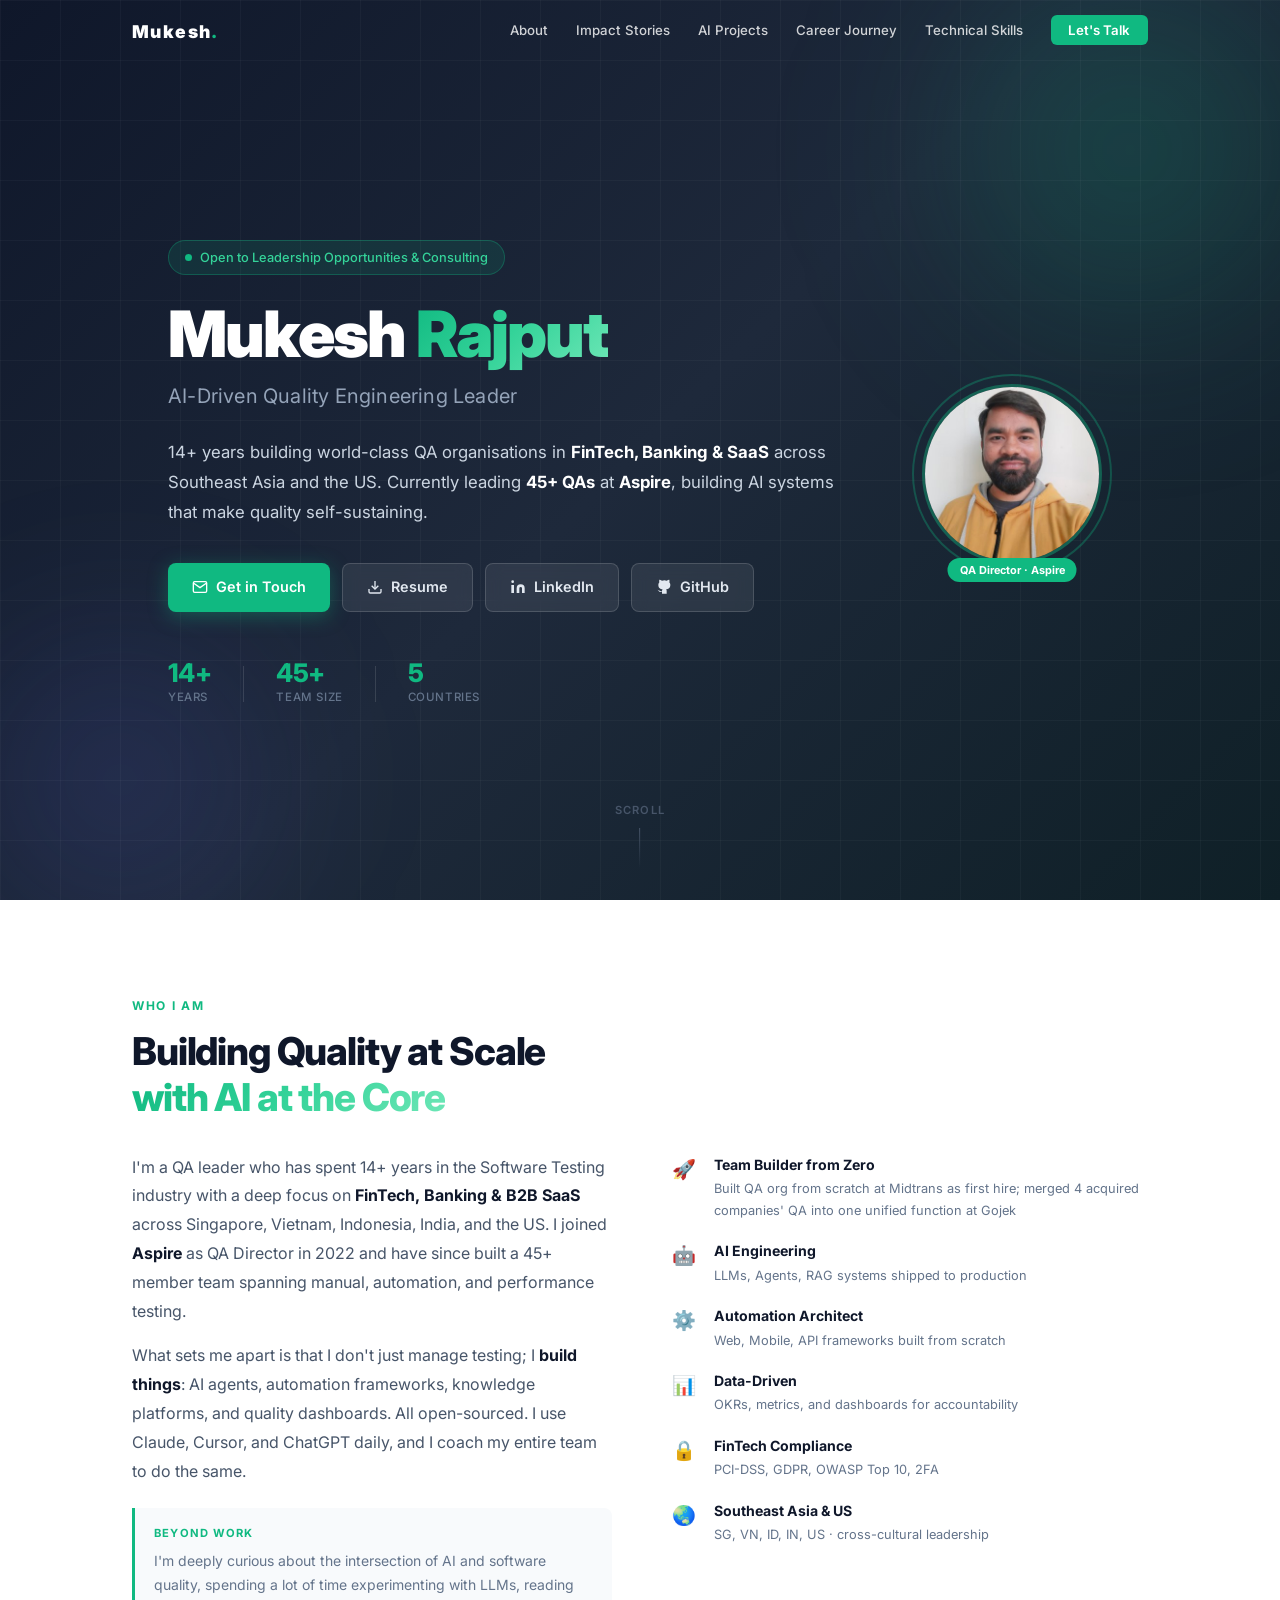
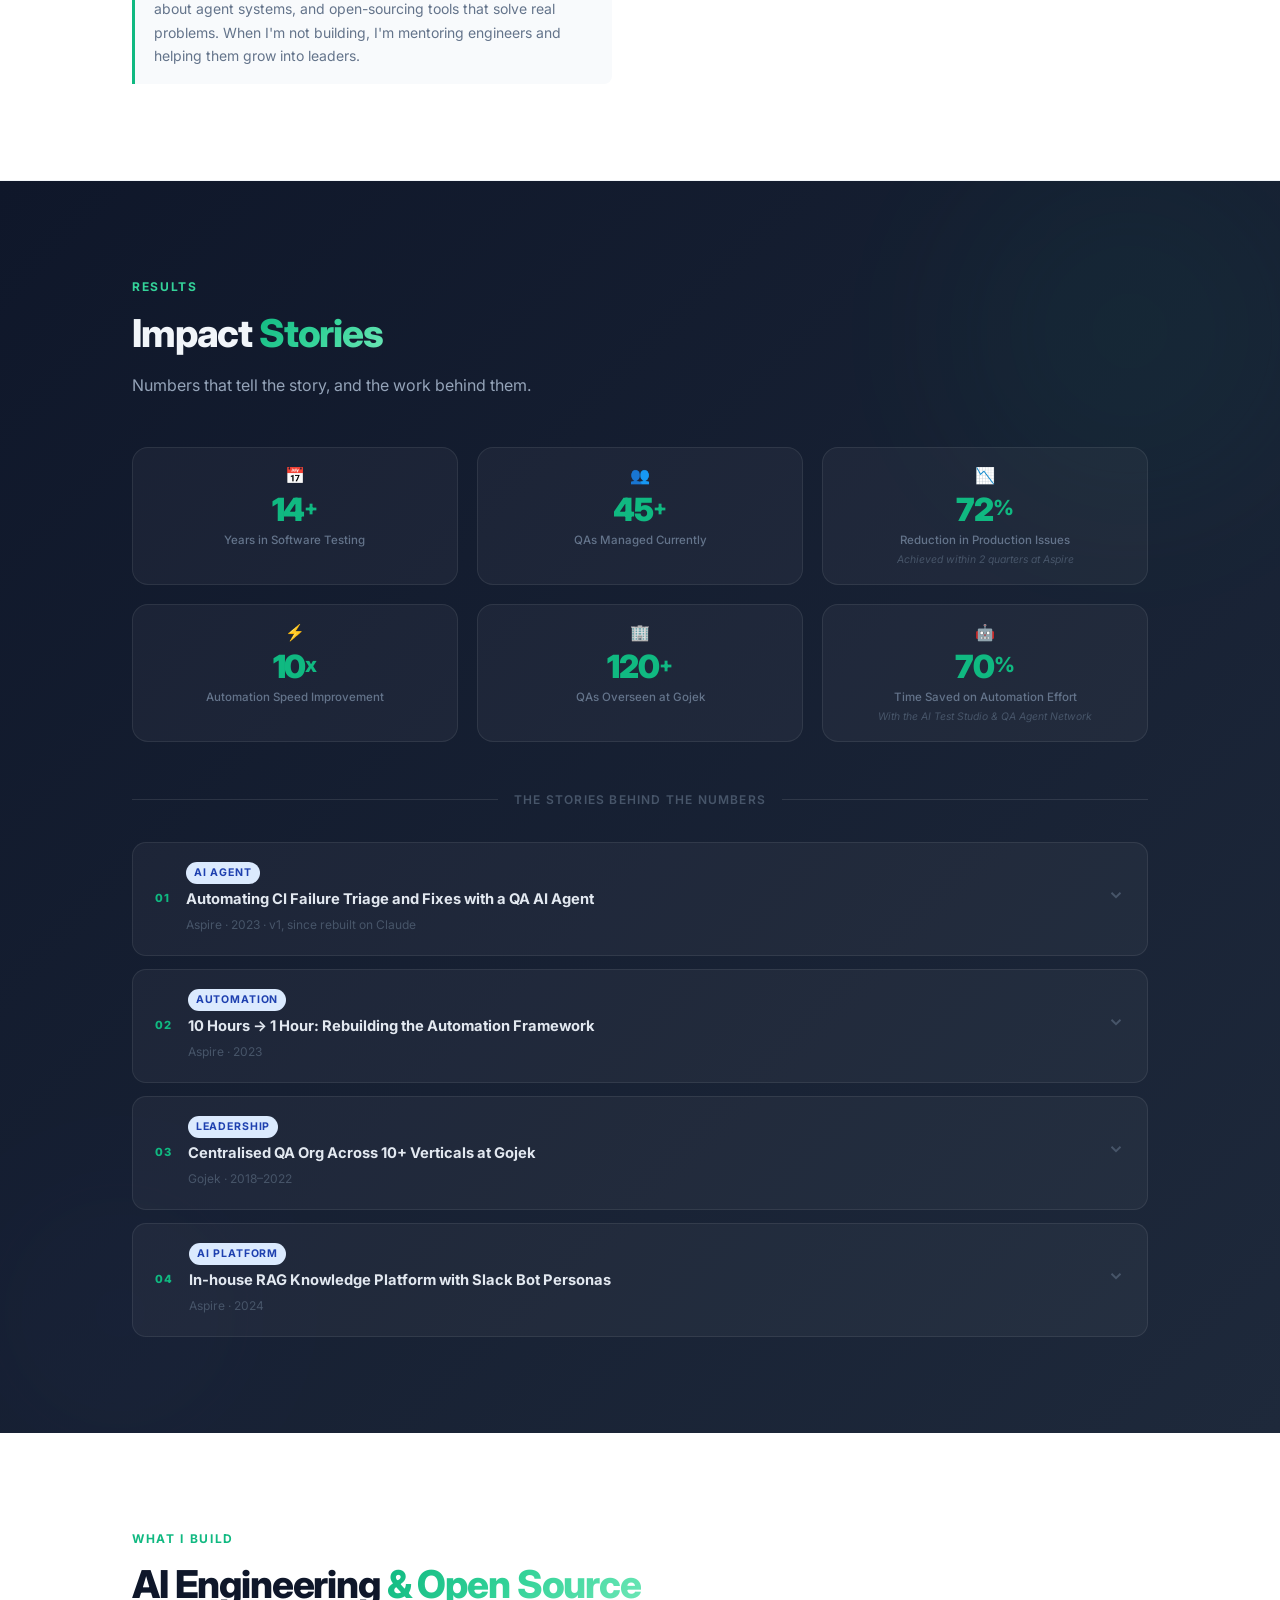
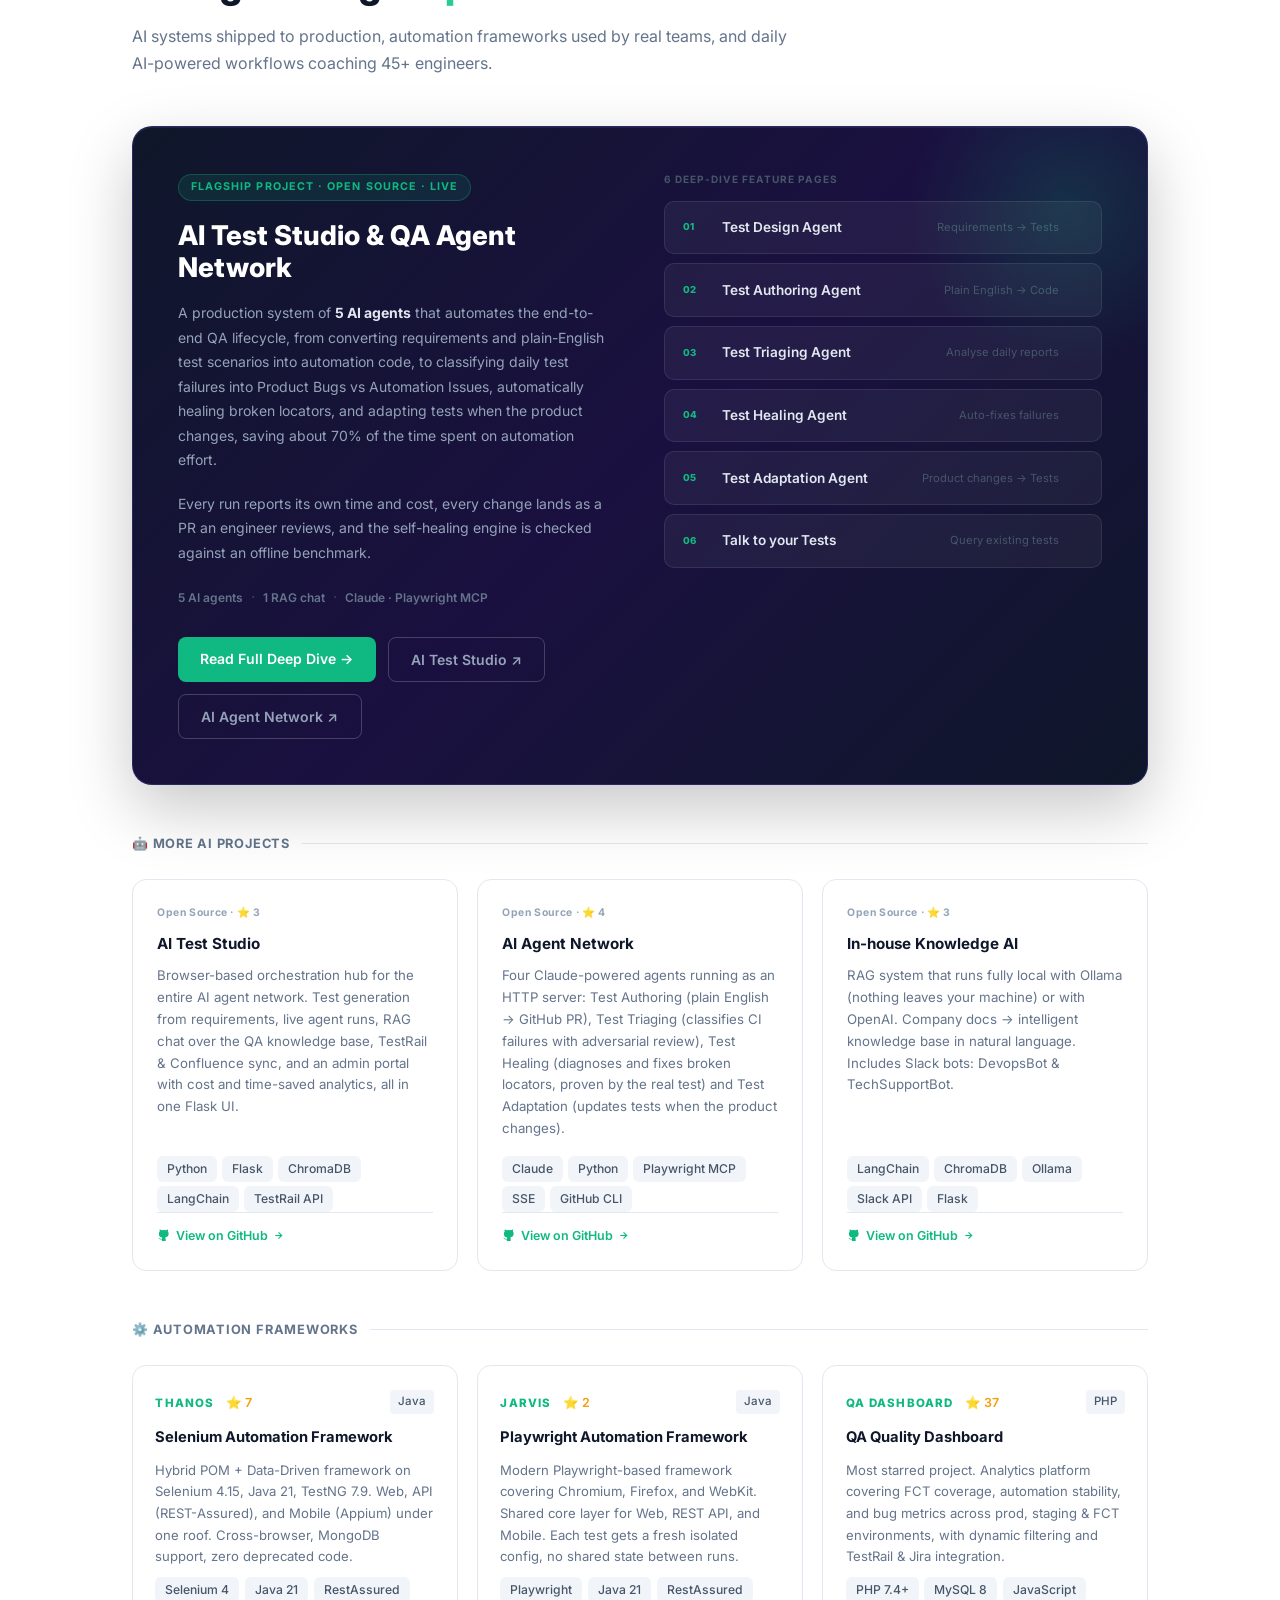
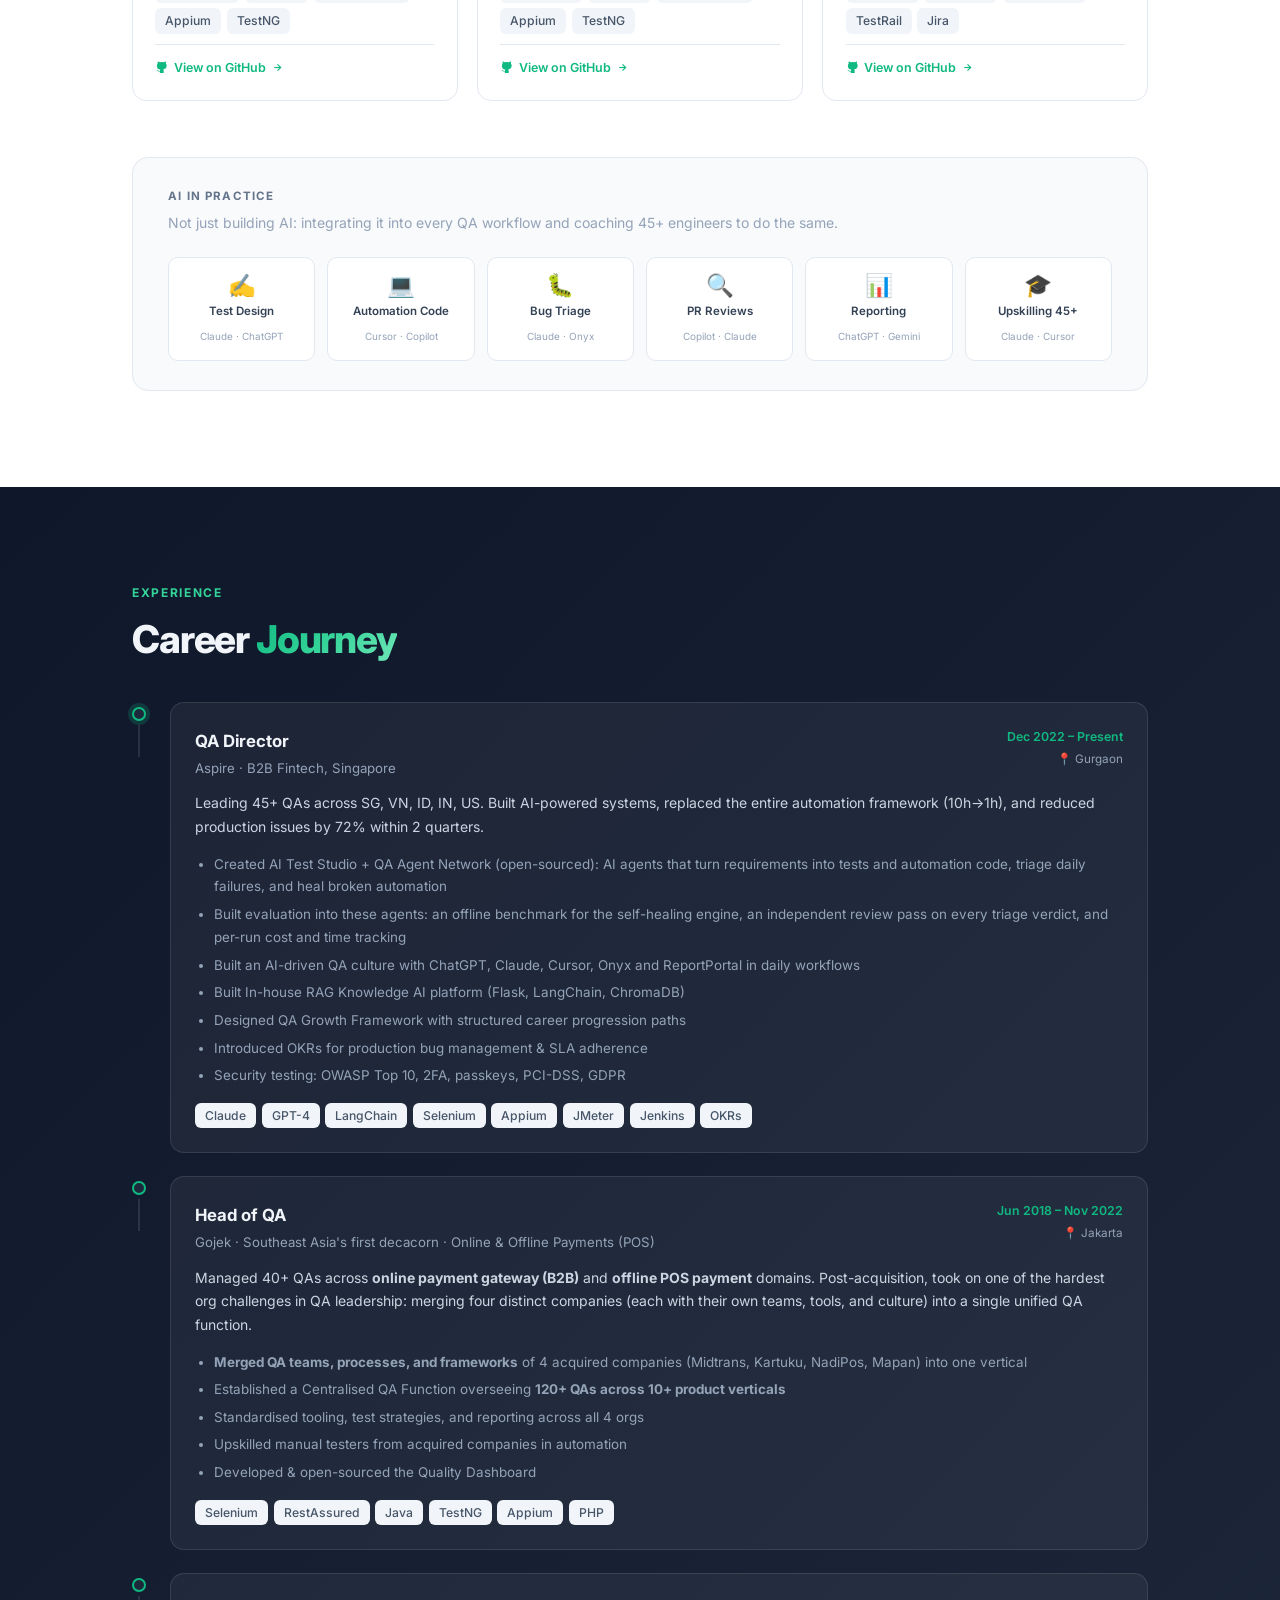
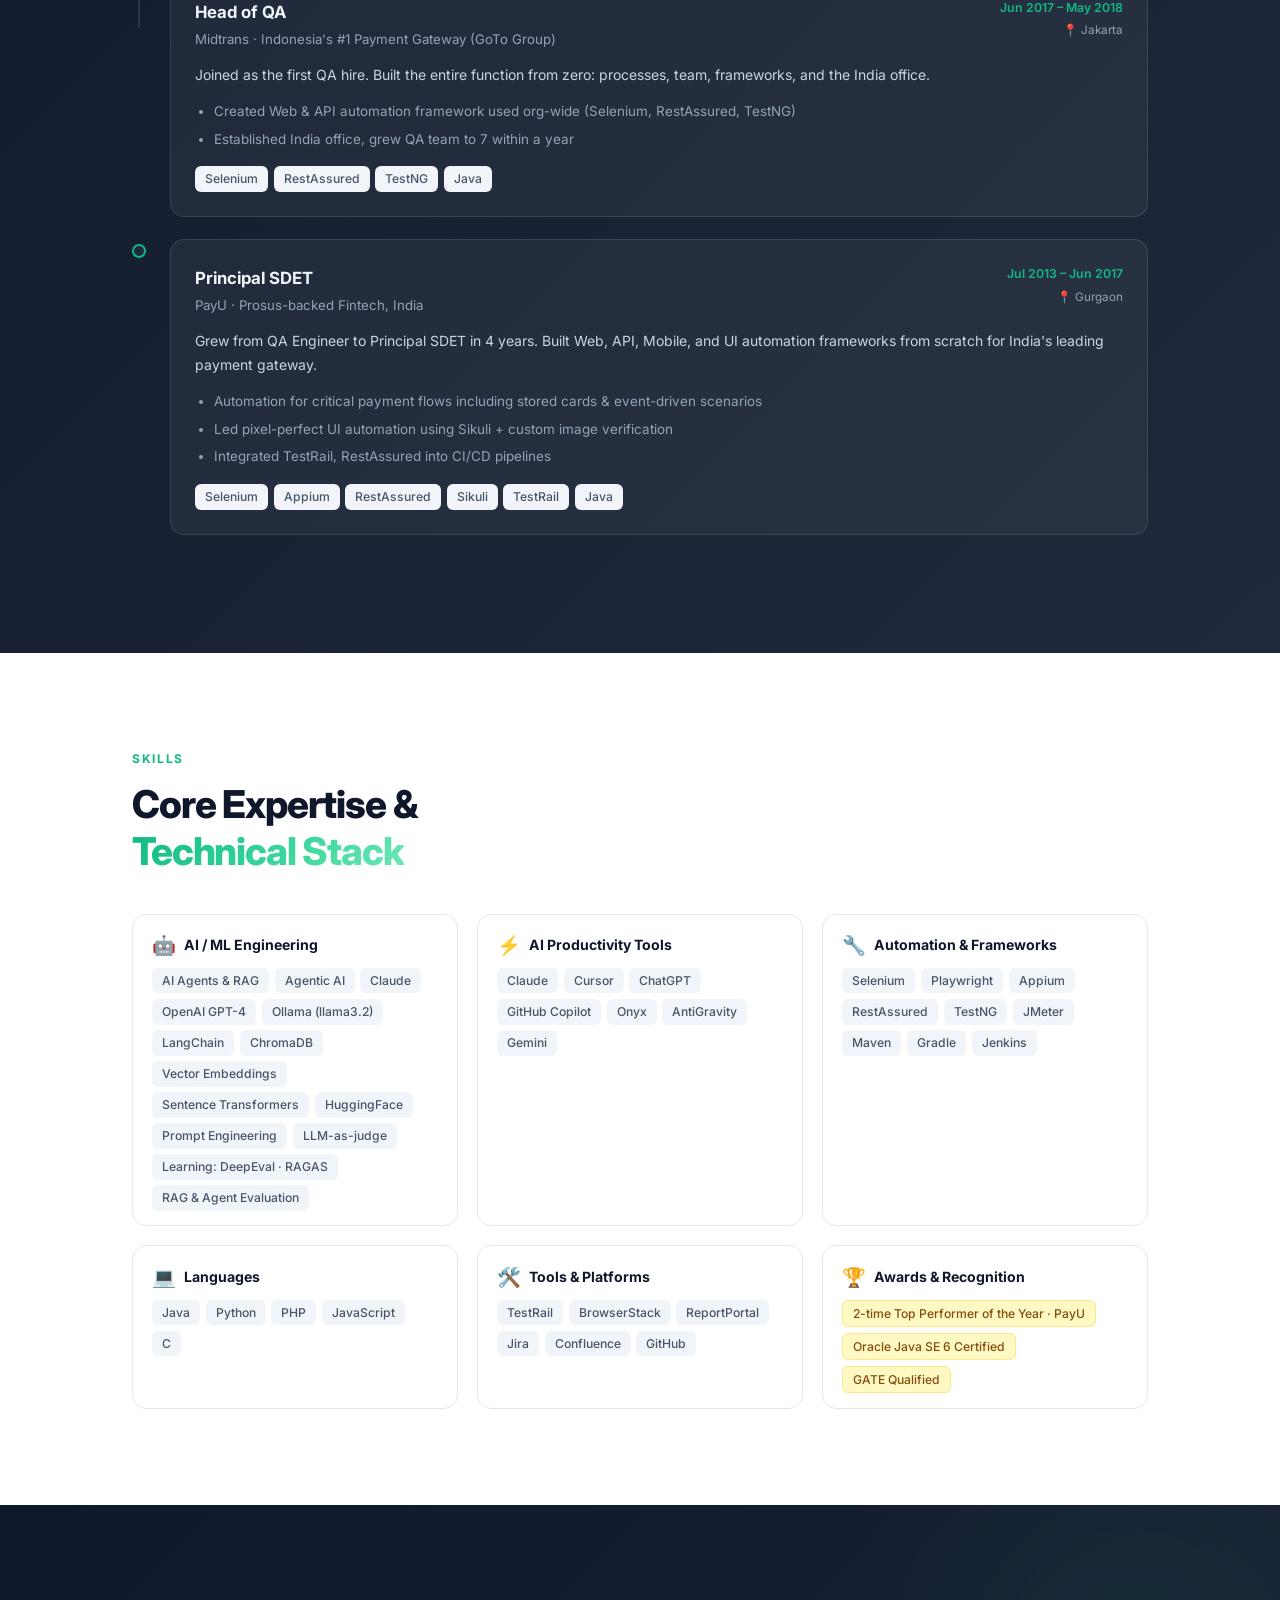
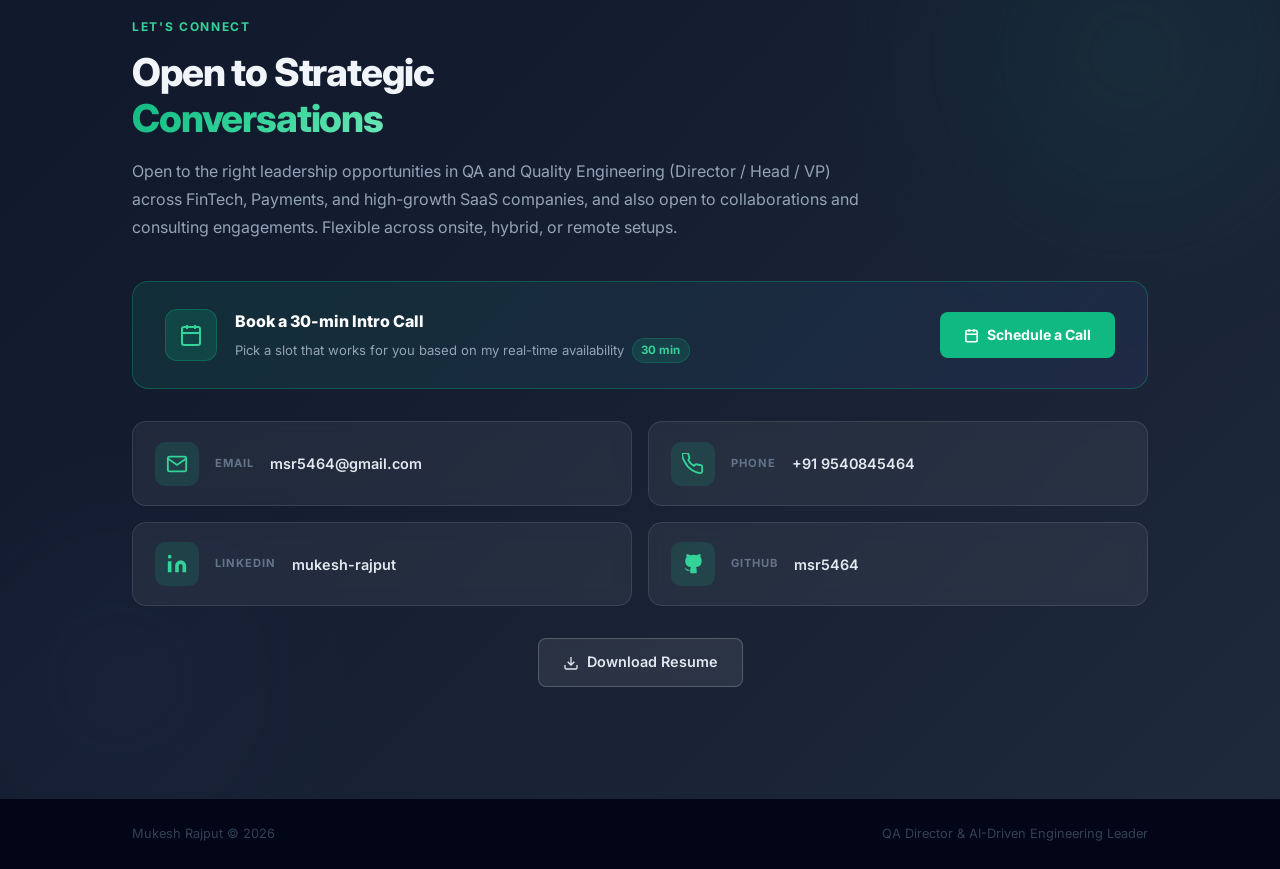
==== commit 27b576ae: "Version2 Signed-off-by: Mukesh Rajput <msr5464@gmail.com>" ====
--- a/index.html
+++ b/index.html
@@ -3,7 +3,24 @@
 <head>
   <meta charset="UTF-8" />
   <meta name="viewport" content="width=device-width, initial-scale=1.0" />
-  <title>Mukesh Rajput — AI-Driven QA Leader</title>
+  <title>Mukesh Rajput | AI-Driven QA Leader</title>
+  <meta name="description" content="Mukesh Rajput, QA Director at Aspire. 14+ years building QA organisations in FinTech and SaaS, and the AI systems that support them: AI Test Studio and the QA Agent Network." />
+  <link rel="icon" href="favicon.ico" sizes="any" />
+  <link rel="icon" type="image/png" sizes="32x32" href="images/favicon-32.png" />
+  <link rel="apple-touch-icon" href="images/apple-touch-icon.png" />
+  <meta property="og:type" content="website" />
+  <meta property="og:site_name" content="Mukesh Rajput" />
+  <meta property="og:title" content="Mukesh Rajput | AI-Driven QA Leader" />
+  <meta property="og:description" content="Mukesh Rajput, QA Director at Aspire. 14+ years building QA organisations in FinTech and SaaS, and the AI systems that support them: AI Test Studio and the QA Agent Network." />
+  <meta property="og:url" content="https://msr5464.github.io/" />
+  <meta property="og:image" content="https://msr5464.github.io/images/og-preview.jpg" />
+  <meta property="og:image:width" content="1200" />
+  <meta property="og:image:height" content="630" />
+  <meta property="og:image:alt" content="Mukesh Rajput, AI-Driven Quality Engineering Leader" />
+  <meta name="twitter:card" content="summary_large_image" />
+  <meta name="twitter:title" content="Mukesh Rajput | AI-Driven QA Leader" />
+  <meta name="twitter:description" content="Mukesh Rajput, QA Director at Aspire. 14+ years building QA organisations in FinTech and SaaS, and the AI systems that support them: AI Test Studio and the QA Agent Network." />
+  <meta name="twitter:image" content="https://msr5464.github.io/images/og-preview.jpg" />
   <link rel="stylesheet" href="style.css" />
   <link rel="preconnect" href="https://fonts.googleapis.com" />
   <link href="https://fonts.googleapis.com/css2?family=Inter:wght@300;400;500;600;700;800;900&display=swap" rel="stylesheet" />
@@ -44,8 +61,8 @@
       <h1 class="hero-name">Mukesh <span class="grad-text">Rajput</span></h1>
       <p class="hero-title">AI-Driven Quality Engineering Leader</p>
       <p class="hero-sub">
-        14+ years building world-class QA organisations in <strong>Fintech &amp; SaaS</strong> across Southeast Asia.
-        Currently leading <strong>45+ QAs</strong> at <strong>Aspire</strong> — building AI systems
+        14+ years building world-class QA organisations in <strong>FinTech, Banking &amp; SaaS</strong> across Southeast Asia and the US.
+        Currently leading <strong>45+ QAs</strong> at <strong>Aspire</strong>, building AI systems
         that make quality self-sustaining.
       </p>
       <div class="hero-actions">
@@ -53,15 +70,15 @@
           <svg width="16" height="16" fill="none" stroke="currentColor" stroke-width="2" viewBox="0 0 24 24"><path d="M4 4h16c1.1 0 2 .9 2 2v12c0 1.1-.9 2-2 2H4c-1.1 0-2-.9-2-2V6c0-1.1.9-2 2-2z"/><polyline points="22,6 12,13 2,6"/></svg>
           Get in Touch
         </a>
-        <a href="resume.pdf" target="_blank" class="btn btn-ghost">
+        <a href="resume.pdf" target="_blank" rel="noopener" class="btn btn-ghost">
           <svg width="16" height="16" fill="none" stroke="currentColor" stroke-width="2" viewBox="0 0 24 24"><path d="M21 15v4a2 2 0 01-2 2H5a2 2 0 01-2-2v-4"/><polyline points="7 10 12 15 17 10"/><line x1="12" y1="15" x2="12" y2="3"/></svg>
           Resume
         </a>
-        <a href="https://linkedin.com/in/mukesh-rajput" target="_blank" class="btn btn-ghost">
+        <a href="https://linkedin.com/in/mukesh-rajput" target="_blank" rel="noopener" class="btn btn-ghost">
           <svg width="16" height="16" fill="currentColor" viewBox="0 0 24 24"><path d="M16 8a6 6 0 016 6v7h-4v-7a2 2 0 00-2-2 2 2 0 00-2 2v7h-4v-7a6 6 0 016-6z"/><rect x="2" y="9" width="4" height="12"/><circle cx="4" cy="4" r="2"/></svg>
           LinkedIn
         </a>
-        <a href="https://github.com/msr5464" target="_blank" class="btn btn-ghost">
+        <a href="https://github.com/msr5464" target="_blank" rel="noopener" class="btn btn-ghost">
           <svg width="16" height="16" fill="currentColor" viewBox="0 0 24 24"><path d="M9 19c-5 1.5-5-2.5-7-3m14 6v-3.87a3.37 3.37 0 00-.94-2.61c3.14-.35 6.44-1.54 6.44-7A5.44 5.44 0 0020 4.77 5.07 5.07 0 0019.91 1S18.73.65 16 2.48a13.38 13.38 0 00-7 0C6.27.65 5.09 1 5.09 1A5.07 5.07 0 005 4.77a5.44 5.44 0 00-1.5 3.78c0 5.42 3.3 6.61 6.44 7A3.37 3.37 0 009 18.13V22"/></svg>
           GitHub
         </a>
@@ -78,7 +95,7 @@
         </div>
         <div class="hero-divider"></div>
         <div class="hero-stat">
-          <span class="hs-num">4</span>
+          <span class="hs-num">5</span>
           <span class="hs-label">Countries</span>
         </div>
       </div>
@@ -108,18 +125,18 @@
         <div class="about-text-col">
           <p>
             I'm a QA leader who has spent 14+ years in the Software Testing industry with a deep focus on
-            <strong>Fintech &amp; B2B SaaS</strong> across Singapore, Vietnam, Indonesia, and India.
+            <strong>FinTech, Banking &amp; B2B SaaS</strong> across Singapore, Vietnam, Indonesia, India, and the US.
             I joined <strong>Aspire</strong> as QA Director in 2022 and have since built a 45+ member team
             spanning manual, automation, and performance testing.
           </p>
           <p>
-            What sets me apart is that I don't just manage testing — I <strong>build things</strong>:
+            What sets me apart is that I don't just manage testing; I <strong>build things</strong>:
             AI agents, automation frameworks, knowledge platforms, and quality dashboards.
             All open-sourced. I use Claude, Cursor, and ChatGPT daily, and I coach my entire team to do the same.
           </p>
           <div class="beyond-work">
             <span class="beyond-label">Beyond Work</span>
-            <p>I'm deeply curious about the intersection of AI and software quality — spending a lot of time experimenting with LLMs, reading about agent systems, and open-sourcing tools that solve real problems. When I'm not building, I'm mentoring engineers and helping them grow into leaders.</p>
+            <p>I'm deeply curious about the intersection of AI and software quality, spending a lot of time experimenting with LLMs, reading about agent systems, and open-sourcing tools that solve real problems. When I'm not building, I'm mentoring engineers and helping them grow into leaders.</p>
           </div>
         </div>
         <div class="about-pillars">
@@ -161,8 +178,8 @@
           <div class="pillar">
             <div class="pillar-icon">🌏</div>
             <div>
-              <strong>Southeast Asia</strong>
-              <p>SG, VN, ID, IN — cross-cultural leadership</p>
+              <strong>Southeast Asia &amp; US</strong>
+              <p>SG, VN, ID, IN, US · cross-cultural leadership</p>
             </div>
           </div>
         </div>
@@ -179,7 +196,7 @@
     <div class="container" style="position:relative;z-index:1">
       <div class="section-label light">Results</div>
       <h2 class="section-title light">Impact <span class="grad-text">Stories</span></h2>
-      <p class="section-sub" style="color:#94a3b8">Numbers that tell the story — and the work behind them.</p>
+      <p class="section-sub" style="color:#94a3b8">Numbers that tell the story, and the work behind them.</p>
 
       <div class="stats-grid">
         <div class="stat-card">
@@ -194,9 +211,9 @@
         </div>
         <div class="stat-card">
           <div class="stat-icon">📉</div>
-          <span class="stat-number" data-target="70">0</span><span class="stat-suffix">%</span>
+          <span class="stat-number" data-target="72">0</span><span class="stat-suffix">%</span>
           <span class="stat-label">Reduction in Production Issues</span>
-          <p class="stat-context">Achieved within 6 months at Aspire</p>
+          <p class="stat-context">Achieved within 2 quarters at Aspire</p>
         </div>
         <div class="stat-card">
           <div class="stat-icon">⚡</div>
@@ -206,12 +223,13 @@
         <div class="stat-card">
           <div class="stat-icon">🏢</div>
           <span class="stat-number" data-target="120">0</span><span class="stat-suffix">+</span>
-          <span class="stat-label">Engineers Overseen at Gojek</span>
+          <span class="stat-label">QAs Overseen at Gojek</span>
         </div>
         <div class="stat-card">
-          <div class="stat-icon">🎯</div>
-          <span class="stat-number" data-target="90">0</span><span class="stat-suffix">%+</span>
-          <span class="stat-label">AI Agent Classification Accuracy</span>
+          <div class="stat-icon">🤖</div>
+          <span class="stat-number" data-target="70">0</span><span class="stat-suffix">%</span>
+          <span class="stat-label">Time Saved on Automation Effort</span>
+          <p class="stat-context">With the AI Test Studio &amp; QA Agent Network</p>
         </div>
       </div>
 
@@ -227,8 +245,8 @@
               <span class="case-num">01</span>
               <div class="case-summary-text">
                 <span class="case-tag-badge">AI Agent</span>
-                <strong>Reducing Automation Maintenance by 70% with a QA AI Agent</strong>
-                <span class="case-meta">Aspire · 2023</span>
+                <strong>Automating CI Failure Triage and Fixes with a QA AI Agent</strong>
+                <span class="case-meta">Aspire · 2023 · v1, since rebuilt on Claude</span>
               </div>
               <span class="case-chevron">
                 <svg width="18" height="18" fill="none" stroke="currentColor" stroke-width="2.5" viewBox="0 0 24 24"><polyline points="6 9 12 15 18 9"/></svg>
@@ -238,17 +256,17 @@
           <div class="case-body">
             <div class="case-section">
               <h4>Problem</h4>
-              <p>CI/CD automation failures consumed 30–40% of senior QA time — every failure required manually reading logs, classifying the type, determining a fix, and updating tests. At scale, this was unsustainable.</p>
+              <p>CI/CD automation failures consumed a large share of senior QA time: every failure required manually reading logs, classifying the type, determining a fix, and updating tests. At scale, this was unsustainable.</p>
             </div>
             <div class="case-section">
               <h4>Solution</h4>
-              <p>Built an autonomous QA AI Agent using OpenAI GPT-4 and LangChain. The agent reads CI failure logs → classifies the failure → if automation-related, generates a fix → validates it → raises a PR automatically.</p>
+              <p>Built an autonomous QA AI Agent using OpenAI GPT-4 and LangChain. The agent reads CI failure logs → classifies the failure → if automation-related, generates a fix → validates it → raises a PR automatically. This first version has since been rebuilt on Claude as the Test Triaging and Test Healing agents in the QA Agent Network.</p>
             </div>
             <div class="case-section">
               <h4>Results</h4>
               <div class="result-callouts">
-                <div class="result-callout">✦ <strong>90%+</strong> classification accuracy</div>
-                <div class="result-callout">✦ <strong>70%+</strong> reduction in manual effort</div>
+                <div class="result-callout">✦ Every failure classified automatically: product bug or automation issue</div>
+                <div class="result-callout">✦ Automation fixes raised as PRs instead of by hand</div>
                 <div class="result-callout">✦ Senior QAs freed for strategic work</div>
                 <div class="result-callout">✦ Open-sourced for the community</div>
               </div>
@@ -258,10 +276,10 @@
               <table class="before-after-table">
                 <thead><tr><th>Metric</th><th>Before</th><th>After</th></tr></thead>
                 <tbody>
-                  <tr><td>Failure triage</td><td>Manual, 30–40% of senior QA time</td><td>Automated, &lt;5% time</td></tr>
-                  <tr><td>Classification</td><td>Ad-hoc, error-prone</td><td>2-level AI system, 90%+ accuracy</td></tr>
+                  <tr><td>Failure triage</td><td>Manual, log by log</td><td>Automated, reviewed by a QA</td></tr>
+                  <tr><td>Classification</td><td>Ad-hoc, varied by person</td><td>Two-stage AI classification</td></tr>
                   <tr><td>Fix generation</td><td>Manual code update</td><td>Auto-fix + PR creation</td></tr>
-                  <tr><td>Turnaround</td><td>Hours to days</td><td>Minutes</td></tr>
+                  <tr><td>Turnaround</td><td>Whenever a QA got to it</td><td>Right after the CI run</td></tr>
                 </tbody>
               </table>
             </div>
@@ -288,7 +306,7 @@
           <div class="case-body">
             <div class="case-section">
               <h4>Problem</h4>
-              <p>The existing automation suite at Aspire took 10 hours for a full run — blocking CI/CD feedback loops and forcing engineers to wait overnight for results.</p>
+              <p>The existing automation suite at Aspire took 10 hours for a full run, blocking CI/CD feedback loops and forcing engineers to wait overnight for results.</p>
             </div>
             <div class="case-section">
               <h4>Solution</h4>
@@ -297,7 +315,7 @@
             <div class="case-section">
               <h4>Results</h4>
               <div class="result-callouts">
-                <div class="result-callout">✦ <strong>10× faster</strong> — 10 hours to 1 hour</div>
+                <div class="result-callout">✦ <strong>10× faster</strong>: 10 hours to 1 hour</div>
                 <div class="result-callout">✦ Per-PR CI feedback loop</div>
                 <div class="result-callout">✦ Flaky test rate significantly reduced</div>
               </div>
@@ -309,7 +327,7 @@
                 <tbody>
                   <tr><td>Full suite run time</td><td>10 hours</td><td>1 hour</td></tr>
                   <tr><td>Feedback loop</td><td>Overnight wait</td><td>Per-PR, real-time</td></tr>
-                  <tr><td>Flaky tests</td><td>High — blocking releases</td><td>Significantly reduced</td></tr>
+                  <tr><td>Flaky tests</td><td>High, blocking releases</td><td>Significantly reduced</td></tr>
                   <tr><td>CI/CD integration</td><td>None</td><td>Full pipeline integration</td></tr>
                 </tbody>
               </table>
@@ -337,7 +355,7 @@
           <div class="case-body">
             <div class="case-section">
               <h4>Problem</h4>
-              <p>Gojek acquired four companies — Midtrans (online payment gateway), Kartuku (offline POS payments), NadiPos (POS devices), and Mapan — each with their own QA teams, frameworks, tooling, and culture. Four separate realities that needed to become one.</p>
+              <p>Gojek acquired four companies: Midtrans (online payment gateway), Kartuku (offline POS payments), NadiPos (POS devices), and Mapan, each with their own QA teams, frameworks, tooling, and culture. Four separate realities that needed to become one.</p>
             </div>
             <div class="case-section">
               <h4>Solution</h4>
@@ -349,7 +367,7 @@
                 <li>Single unified QA strategy across 4 acquired companies and 10+ product verticals</li>
                 <li>120+ QAs aligned under one framework, one process, one reporting structure</li>
                 <li>Eliminated redundancy in tooling and test coverage across the merged org</li>
-                <li>Significantly raised technical depth — manual testers from acquired companies trained in automation</li>
+                <li>Significantly raised technical depth: manual testers from acquired companies trained in automation</li>
               </ul>
             </div>
           </div>
@@ -383,7 +401,7 @@
               <ul>
                 <li>Engineers query internal knowledge in natural language</li>
                 <li>Supports GPT-4 (cloud) and Ollama (on-prem) for cost flexibility</li>
-                <li>Open-sourced — now used by external teams too</li>
+                <li>Open-sourced, now used by external teams too</li>
               </ul>
             </div>
             <div class="case-stack">
@@ -408,26 +426,27 @@
         <div class="flagship-left">
           <span class="flagship-badge">Flagship Project · Open Source · Live</span>
           <h3 class="flagship-title">AI Test Studio &amp; QA Agent Network</h3>
-          <p class="flagship-desc">A production network of <strong style="color:#e2e8f0">4 AI agents</strong> that automates the end-to-end QA lifecycle — from converting requirements and plain-English test scenarios into automation code, to classifying daily test failures into Product Bugs vs Automation Issues, and automatically healing automation failures.</p>
+          <p class="flagship-desc">A production system of <strong style="color:#e2e8f0">5 AI agents</strong> that automates the end-to-end QA lifecycle, from converting requirements and plain-English test scenarios into automation code, to classifying daily test failures into Product Bugs vs Automation Issues, automatically healing broken locators, and adapting tests when the product changes, saving about 70% of the time spent on automation effort.</p>
+          <p class="flagship-desc">Every run reports its own time and cost, every change lands as a PR an engineer reviews, and the self-healing engine is checked against an offline benchmark.</p>
           <div class="flagship-meta">
-            <span class="flagship-meta-item">4 AI agents</span>
+            <span class="flagship-meta-item">5 AI agents</span>
             <span class="flagship-meta-sep">·</span>
-            <span class="flagship-meta-item">5 deep-dive features</span>
+            <span class="flagship-meta-item">1 RAG chat</span>
             <span class="flagship-meta-sep">·</span>
             <span class="flagship-meta-item">Claude · Playwright MCP</span>
           </div>
           <div class="flagship-ctas">
             <a href="ai-agent-network.html" class="flagship-cta-primary">Read Full Deep Dive →</a>
-            <a href="https://github.com/msr5464/AI-Test-Studio" target="_blank" class="flagship-cta-ghost">AI Test Studio ↗</a>
-            <a href="https://github.com/msr5464/AI-Agent-Network" target="_blank" class="flagship-cta-ghost">AI Agent Network ↗</a>
+            <a href="https://github.com/msr5464/AI-Test-Studio" target="_blank" rel="noopener" class="flagship-cta-ghost">AI Test Studio ↗</a>
+            <a href="https://github.com/msr5464/AI-Agent-Network" target="_blank" rel="noopener" class="flagship-cta-ghost">AI Agent Network ↗</a>
           </div>
         </div>
         <div class="flagship-right">
-          <div class="feature-showcase-label">5 Deep-Dive Feature Pages</div>
+          <div class="feature-showcase-label">6 Deep-Dive Feature Pages</div>
           <div class="feature-showcase">
-            <a href="feature-test-generation.html" class="feat-card">
+            <a href="feature-test-design.html" class="feat-card">
               <span class="feat-card-num">01</span>
-              <span class="feat-card-title">Test Generation</span>
+              <span class="feat-card-title">Test Design Agent</span>
               <span class="feat-card-stat">Requirements → Tests</span>
               <span class="feat-card-arrow">→</span>
             </a>
@@ -449,8 +468,14 @@
               <span class="feat-card-stat">Auto-fixes failures</span>
               <span class="feat-card-arrow">→</span>
             </a>
+            <a href="feature-test-adaptation.html" class="feat-card">
+              <span class="feat-card-num">05</span>
+              <span class="feat-card-title">Test Adaptation Agent</span>
+              <span class="feat-card-stat">Product changes → Tests</span>
+              <span class="feat-card-arrow">→</span>
+            </a>
             <a href="feature-rag-chat.html" class="feat-card">
-              <span class="feat-card-num">05</span>
+              <span class="feat-card-num">06</span>
               <span class="feat-card-title">Talk to your Tests</span>
               <span class="feat-card-stat">Query existing tests</span>
               <span class="feat-card-arrow">→</span>
@@ -469,7 +494,7 @@
         <a href="https://github.com/msr5464/AI-Test-Studio" target="_blank" rel="noopener" class="other-card">
           <div class="other-card-num">Open Source · ⭐ 3</div>
           <div class="other-card-title">AI Test Studio</div>
-          <p class="other-card-desc">Browser-based orchestration hub for the entire AI agent network. Test generation from requirements, RAG chat over the QA knowledge base, TestRail &amp; Confluence sync, and admin knowledge base — all in one Flask UI.</p>
+          <p class="other-card-desc">Browser-based orchestration hub for the entire AI agent network. Test generation from requirements, live agent runs, RAG chat over the QA knowledge base, TestRail &amp; Confluence sync, and an admin portal with cost and time-saved analytics, all in one Flask UI.</p>
           <div class="other-card-chips">
             <span class="chip">Python</span><span class="chip">Flask</span><span class="chip">ChromaDB</span><span class="chip">LangChain</span><span class="chip">TestRail API</span>
           </div>
@@ -481,9 +506,9 @@
         </a>
 
         <a href="https://github.com/msr5464/AI-Agent-Network" target="_blank" rel="noopener" class="other-card">
-          <div class="other-card-num">Open Source · ⭐ 5</div>
+          <div class="other-card-num">Open Source · ⭐ 4</div>
           <div class="other-card-title">AI Agent Network</div>
-          <p class="other-card-desc">Three Claude-powered agents running as an HTTP server: Test Authoring (plain English → GitHub PR), Test Triaging (classifies CI failures with adversarial review), and Test Healing (auto-fixes broken locators &amp; raises PRs).</p>
+          <p class="other-card-desc">Four Claude-powered agents running as an HTTP server: Test Authoring (plain English → GitHub PR), Test Triaging (classifies CI failures with adversarial review), Test Healing (diagnoses and fixes broken locators, proven by the real test) and Test Adaptation (updates tests when the product changes).</p>
           <div class="other-card-chips">
             <span class="chip">Claude</span><span class="chip">Python</span><span class="chip">Playwright MCP</span><span class="chip">SSE</span><span class="chip">GitHub CLI</span>
           </div>
@@ -497,7 +522,7 @@
         <a href="https://github.com/msr5464/Knowledge-AI" target="_blank" rel="noopener" class="other-card">
           <div class="other-card-num">Open Source · ⭐ 3</div>
           <div class="other-card-title">In-house Knowledge AI</div>
-          <p class="other-card-desc">100% locally hosted RAG system — completely private. Company docs → intelligent knowledge base in natural language. Includes Slack bots: DevopsBot &amp; TechSupportBot.</p>
+          <p class="other-card-desc">RAG system that runs fully local with Ollama (nothing leaves your machine) or with OpenAI. Company docs → intelligent knowledge base in natural language. Includes Slack bots: DevopsBot &amp; TechSupportBot.</p>
           <div class="other-card-chips">
             <span class="chip">LangChain</span><span class="chip">ChromaDB</span><span class="chip">Ollama</span><span class="chip">Slack API</span><span class="chip">Flask</span>
           </div>
@@ -547,7 +572,7 @@
             <span class="oss-lang-badge">Java</span>
           </div>
           <h3>Playwright Automation Framework</h3>
-          <p>Modern Playwright-based framework covering Chromium, Firefox, and WebKit. Shared core layer for Web, REST API, and Mobile. Each test gets a fresh isolated config — no shared state between runs.</p>
+          <p>Modern Playwright-based framework covering Chromium, Firefox, and WebKit. Shared core layer for Web, REST API, and Mobile. Each test gets a fresh isolated config, no shared state between runs.</p>
           <div class="fw-chips">
             <span class="chip">Playwright</span><span class="chip">Java 21</span><span class="chip">RestAssured</span><span class="chip">Appium</span><span class="chip">TestNG</span>
           </div>
@@ -562,12 +587,12 @@
           <div class="fw-header">
             <div>
               <span class="fw-name">QA Dashboard</span>
-              <span class="fw-stars">⭐ 34</span>
+              <span class="fw-stars">⭐ 37</span>
             </div>
             <span class="oss-lang-badge">PHP</span>
           </div>
           <h3>QA Quality Dashboard</h3>
-          <p>Most starred project. Analytics platform covering FCT coverage, automation stability, and bug metrics across prod, staging &amp; FCT environments — with dynamic filtering and TestRail &amp; Jira integration.</p>
+          <p>Most starred project. Analytics platform covering FCT coverage, automation stability, and bug metrics across prod, staging &amp; FCT environments, with dynamic filtering and TestRail &amp; Jira integration.</p>
           <div class="fw-chips">
             <span class="chip">PHP 7.4+</span><span class="chip">MySQL 8</span><span class="chip">JavaScript</span><span class="chip">TestRail</span><span class="chip">Jira</span>
           </div>
@@ -584,7 +609,7 @@
       <div class="practice-strip">
         <div class="practice-strip-header">
           <div class="practice-strip-title">AI in Practice</div>
-          <div class="practice-strip-sub">Not just building AI — integrating it into every QA workflow and coaching 45+ engineers to do the same.</div>
+          <div class="practice-strip-sub">Not just building AI: integrating it into every QA workflow and coaching 45+ engineers to do the same.</div>
         </div>
         <div class="practice-items">
           <div class="practice-item">
@@ -639,23 +664,25 @@
             <div class="tl-header">
               <div>
                 <h3>QA Director</h3>
-                <p class="tl-company">Aspire &mdash; B2B Fintech, Singapore</p>
+                <p class="tl-company">Aspire · B2B Fintech, Singapore</p>
               </div>
               <div class="tl-meta">
                 <span class="tl-date">Dec 2022 – Present</span>
                 <span class="tl-loc">📍 Gurgaon</span>
               </div>
             </div>
-            <p class="tl-desc">Leading 45+ QAs across SG, VN, ID, IN. Built AI-powered systems, replaced the entire automation framework (10h→1h), and reduced production issues by 70% in six months.</p>
+            <p class="tl-desc">Leading 45+ QAs across SG, VN, ID, IN, US. Built AI-powered systems, replaced the entire automation framework (10h→1h), and reduced production issues by 72% within 2 quarters.</p>
             <ul class="tl-bullets">
-              <li>Built QA AI Agent for autonomous failure analysis &amp; auto-fix (90%+ accuracy)</li>
+              <li>Created AI Test Studio + QA Agent Network (open-sourced): AI agents that turn requirements into tests and automation code, triage daily failures, and heal broken automation</li>
+              <li>Built evaluation into these agents: an offline benchmark for the self-healing engine, an independent review pass on every triage verdict, and per-run cost and time tracking</li>
+              <li>Built an AI-driven QA culture with ChatGPT, Claude, Cursor, Onyx and ReportPortal in daily workflows</li>
               <li>Built In-house RAG Knowledge AI platform (Flask, LangChain, ChromaDB)</li>
               <li>Designed QA Growth Framework with structured career progression paths</li>
               <li>Introduced OKRs for production bug management &amp; SLA adherence</li>
               <li>Security testing: OWASP Top 10, 2FA, passkeys, PCI-DSS, GDPR</li>
             </ul>
             <div class="tl-chips">
-              <span class="chip">GPT-4</span><span class="chip">LangChain</span><span class="chip">Selenium</span><span class="chip">Appium</span><span class="chip">JMeter</span><span class="chip">Jenkins</span><span class="chip">OKRs</span>
+              <span class="chip">Claude</span><span class="chip">GPT-4</span><span class="chip">LangChain</span><span class="chip">Selenium</span><span class="chip">Appium</span><span class="chip">JMeter</span><span class="chip">Jenkins</span><span class="chip">OKRs</span>
             </div>
           </div>
         </div>
@@ -669,14 +696,14 @@
             <div class="tl-header">
               <div>
                 <h3>Head of QA</h3>
-                <p class="tl-company">Gojek &mdash; Southeast Asia's first decacorn · Online &amp; Offline Payments (POS)</p>
+                <p class="tl-company">Gojek · Southeast Asia's first decacorn · Online &amp; Offline Payments (POS)</p>
               </div>
               <div class="tl-meta">
                 <span class="tl-date">Jun 2018 – Nov 2022</span>
                 <span class="tl-loc">📍 Jakarta</span>
               </div>
             </div>
-            <p class="tl-desc">Managed 40+ QAs across <strong>online payment gateway (B2B)</strong> and <strong>offline POS payment</strong> domains. Post-acquisition, took on one of the hardest org challenges in QA leadership: merging four distinct companies — each with their own teams, tools, and culture — into a single unified QA function.</p>
+            <p class="tl-desc">Managed 40+ QAs across <strong>online payment gateway (B2B)</strong> and <strong>offline POS payment</strong> domains. Post-acquisition, took on one of the hardest org challenges in QA leadership: merging four distinct companies (each with their own teams, tools, and culture) into a single unified QA function.</p>
             <ul class="tl-bullets">
               <li><strong>Merged QA teams, processes, and frameworks</strong> of 4 acquired companies (Midtrans, Kartuku, NadiPos, Mapan) into one vertical</li>
               <li>Established a Centralised QA Function overseeing <strong>120+ QAs across 10+ product verticals</strong></li>
@@ -699,14 +726,14 @@
             <div class="tl-header">
               <div>
                 <h3>Head of QA</h3>
-                <p class="tl-company">Midtrans &mdash; Indonesia's #1 Payment Gateway (GoTo Group)</p>
+                <p class="tl-company">Midtrans · Indonesia's #1 Payment Gateway (GoTo Group)</p>
               </div>
               <div class="tl-meta">
                 <span class="tl-date">Jun 2017 – May 2018</span>
                 <span class="tl-loc">📍 Jakarta</span>
               </div>
             </div>
-            <p class="tl-desc">Joined as the first QA hire. Built the entire function from zero — processes, team, frameworks, and the India office.</p>
+            <p class="tl-desc">Joined as the first QA hire. Built the entire function from zero: processes, team, frameworks, and the India office.</p>
             <ul class="tl-bullets">
               <li>Created Web &amp; API automation framework used org-wide (Selenium, RestAssured, TestNG)</li>
               <li>Established India office, grew QA team to 7 within a year</li>
@@ -725,7 +752,7 @@
             <div class="tl-header">
               <div>
                 <h3>Principal SDET</h3>
-                <p class="tl-company">PayU &mdash; Naspers-backed Fintech, India</p>
+                <p class="tl-company">PayU · Prosus-backed Fintech, India</p>
               </div>
               <div class="tl-meta">
                 <span class="tl-date">Jul 2013 – Jun 2017</span>
@@ -758,11 +785,15 @@
         <div class="exp-card">
           <div class="exp-card-header"><div class="exp-icon">🤖</div><h3>AI / ML Engineering</h3></div>
           <div class="exp-tags">
-            <span class="chip">AI Agents &amp; RAG</span><span class="chip">OpenAI GPT-4</span>
+            <span class="chip">AI Agents &amp; RAG</span><span class="chip">Agentic AI</span>
+            <span class="chip">Claude</span><span class="chip">OpenAI GPT-4</span>
             <span class="chip">Ollama (llama3.2)</span><span class="chip">LangChain</span>
             <span class="chip">ChromaDB</span><span class="chip">Vector Embeddings</span>
-            <span class="chip">HuggingFace</span>
+            <span class="chip">Sentence Transformers</span><span class="chip">HuggingFace</span>
             <span class="chip">Prompt Engineering</span>
+            <span class="chip">LLM-as-judge</span>
+            <span class="chip">Learning: DeepEval · RAGAS</span>
+            <span class="chip">RAG &amp; Agent Evaluation</span>
           </div>
         </div>
         <div class="exp-card">
@@ -800,7 +831,7 @@
         <div class="exp-card">
           <div class="exp-card-header"><div class="exp-icon">🏆</div><h3>Awards &amp; Recognition</h3></div>
           <div class="exp-tags">
-            <span class="chip chip-gold">3 times Top Performer · PayU</span>
+            <span class="chip chip-gold">2-time Top Performer of the Year · PayU</span>
             <span class="chip chip-gold">Oracle Java SE 6 Certified</span>
             <span class="chip chip-gold">GATE Qualified</span>
           </div>
@@ -820,7 +851,7 @@
     <div class="container contact-inner">
       <div class="section-label light">Let's Connect</div>
       <h2 class="section-title light">Open to Strategic<br/><span class="grad-text">Conversations</span></h2>
-      <p class="contact-sub">Open to the right leadership opportunities in QA and Quality Engineering (Director / Head / VP) across FinTech, Payments, and high-growth SaaS companies — and also open to collaborations and consulting engagements. Flexible across onsite, hybrid, or remote setups.</p>
+      <p class="contact-sub">Open to the right leadership opportunities in QA and Quality Engineering (Director / Head / VP) across FinTech, Payments, and high-growth SaaS companies, and also open to collaborations and consulting engagements. Flexible across onsite, hybrid, or remote setups.</p>
 
       <div class="book-meeting-cta">
         <div class="book-meeting-left">
@@ -856,14 +887,14 @@
           <span class="cc-label">Phone</span>
           <span class="cc-value">+91 9540845464</span>
         </a>
-        <a href="https://linkedin.com/in/mukesh-rajput" target="_blank" class="contact-card">
+        <a href="https://linkedin.com/in/mukesh-rajput" target="_blank" rel="noopener" class="contact-card">
           <div class="cc-icon">
             <svg width="22" height="22" fill="currentColor" viewBox="0 0 24 24"><path d="M16 8a6 6 0 016 6v7h-4v-7a2 2 0 00-2-2 2 2 0 00-2 2v7h-4v-7a6 6 0 016-6z"/><rect x="2" y="9" width="4" height="12"/><circle cx="4" cy="4" r="2"/></svg>
           </div>
           <span class="cc-label">LinkedIn</span>
           <span class="cc-value">mukesh-rajput</span>
         </a>
-        <a href="https://github.com/msr5464" target="_blank" class="contact-card">
+        <a href="https://github.com/msr5464" target="_blank" rel="noopener" class="contact-card">
           <div class="cc-icon">
             <svg width="22" height="22" fill="currentColor" viewBox="0 0 24 24"><path d="M9 19c-5 1.5-5-2.5-7-3m14 6v-3.87a3.37 3.37 0 00-.94-2.61c3.14-.35 6.44-1.54 6.44-7A5.44 5.44 0 0020 4.77 5.07 5.07 0 0019.91 1S18.73.65 16 2.48a13.38 13.38 0 00-7 0C6.27.65 5.09 1 5.09 1A5.07 5.07 0 005 4.77a5.44 5.44 0 00-1.5 3.78c0 5.42 3.3 6.61 6.44 7A3.37 3.37 0 009 18.13V22"/></svg>
           </div>
@@ -872,7 +903,7 @@
         </a>
       </div>
       <div style="margin-top:2rem;text-align:center">
-        <a href="resume.pdf" target="_blank" class="btn btn-ghost" style="border-color:rgba(255,255,255,0.2);color:#e2e8f0;display:inline-flex">
+        <a href="resume.pdf" target="_blank" rel="noopener" class="btn btn-ghost" style="border-color:rgba(255,255,255,0.2);color:#e2e8f0;display:inline-flex">
           <svg width="16" height="16" fill="none" stroke="currentColor" stroke-width="2" viewBox="0 0 24 24"><path d="M21 15v4a2 2 0 01-2 2H5a2 2 0 01-2-2v-4"/><polyline points="7 10 12 15 17 10"/><line x1="12" y1="15" x2="12" y2="3"/></svg>
           Download Resume
         </a>
--- a/style.css
+++ b/style.css
@@ -1,7 +1,9 @@
 /* ─── Reset & Base ─────────────────────────────────────────── */
 *, *::before, *::after { box-sizing: border-box; margin: 0; padding: 0; }
 
-html { scroll-behavior: smooth; font-size: 16px; }
+/* overflow-anchor: none, so opening a case study grows downward from the row that was clicked
+   (with anchoring on, the browser pins content further down and the row jumps up off-screen) */
+html { scroll-behavior: smooth; font-size: 16px; overflow-anchor: none; }
 
 body {
   font-family: 'Inter', -apple-system, BlinkMacSystemFont, 'Segoe UI', sans-serif;
@@ -683,11 +685,12 @@
 }
 .flagship-meta {
   display: flex;
-  align-items: center;
-  gap: 0.5rem;
+  flex-wrap: wrap;
+  align-items: center;
+  gap: 0.25rem 0.5rem;
   margin-bottom: 1.6rem;
 }
-.flagship-meta-item { font-size: 0.75rem; font-weight: 600; color: #64748b; }
+.flagship-meta-item { font-size: 0.75rem; font-weight: 600; color: #64748b; white-space: nowrap; }
 .flagship-meta-sep  { color: #334155; }
 .flagship-ctas { display: flex; gap: 0.75rem; flex-wrap: wrap; }
 .flagship-cta-primary {
@@ -847,6 +850,12 @@
 @media (max-width: 600px) {
   .other-projects-grid  { grid-template-columns: 1fr; }
   .practice-items       { grid-template-columns: repeat(2, 1fr); }
+  .flagship-card        { padding: 1.6rem 1.25rem; }
+  /* one row is too narrow on phones: put the subtitle under the title */
+  .feat-card            { display: grid; grid-template-columns: 1.6rem 1fr; column-gap: 0.85rem; row-gap: 0.2rem; }
+  .feat-card-num        { grid-row: span 2; }
+  .feat-card-stat       { grid-column: 2; }
+  .feat-card-arrow      { display: none; }
 }
 
 .workflow-grid {
@@ -1972,6 +1981,7 @@
   .frameworks-grid { grid-template-columns: 1fr 1fr; }
   .contact-grid { grid-template-columns: 1fr; }
   .hero-stats { gap: 1.2rem; }
+  .hero-scroll { display: none; }  /* stacked hero is taller than the screen; the hint lands on the stats */
 
   .tl-header { flex-direction: column; gap: 0.3rem; }
   .tl-meta { align-items: flex-start; }
@@ -1979,6 +1989,9 @@
 
 @media (max-width: 480px) {
   .stats-grid { grid-template-columns: 1fr; }
+  /* case-study tables: equal columns that wrap, instead of running past the card */
+  .before-after-table { table-layout: fixed; }
+  .before-after-table th, .before-after-table td { padding: 0.45rem 0.4rem; overflow-wrap: anywhere; }
   .expertise-grid { grid-template-columns: 1fr; }
   .oss-grid { grid-template-columns: 1fr; }
   .frameworks-grid { grid-template-columns: 1fr; }
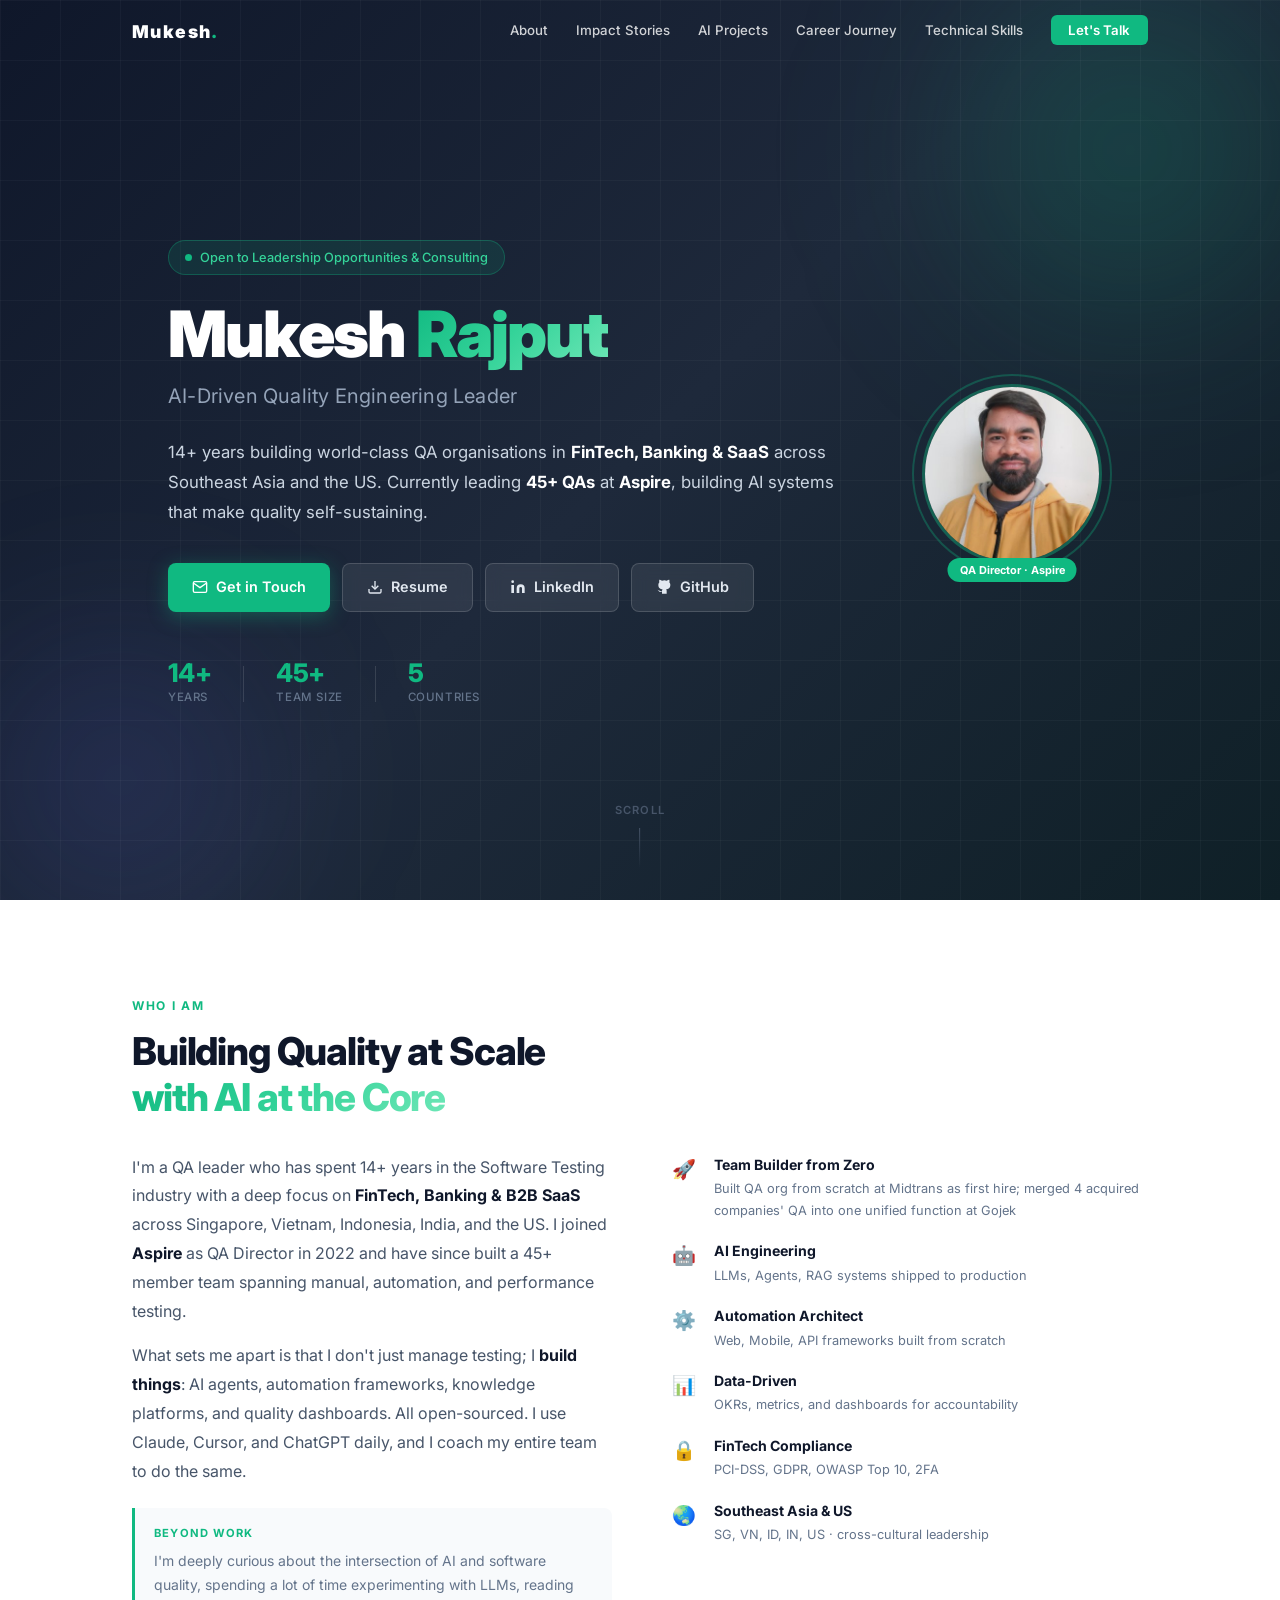
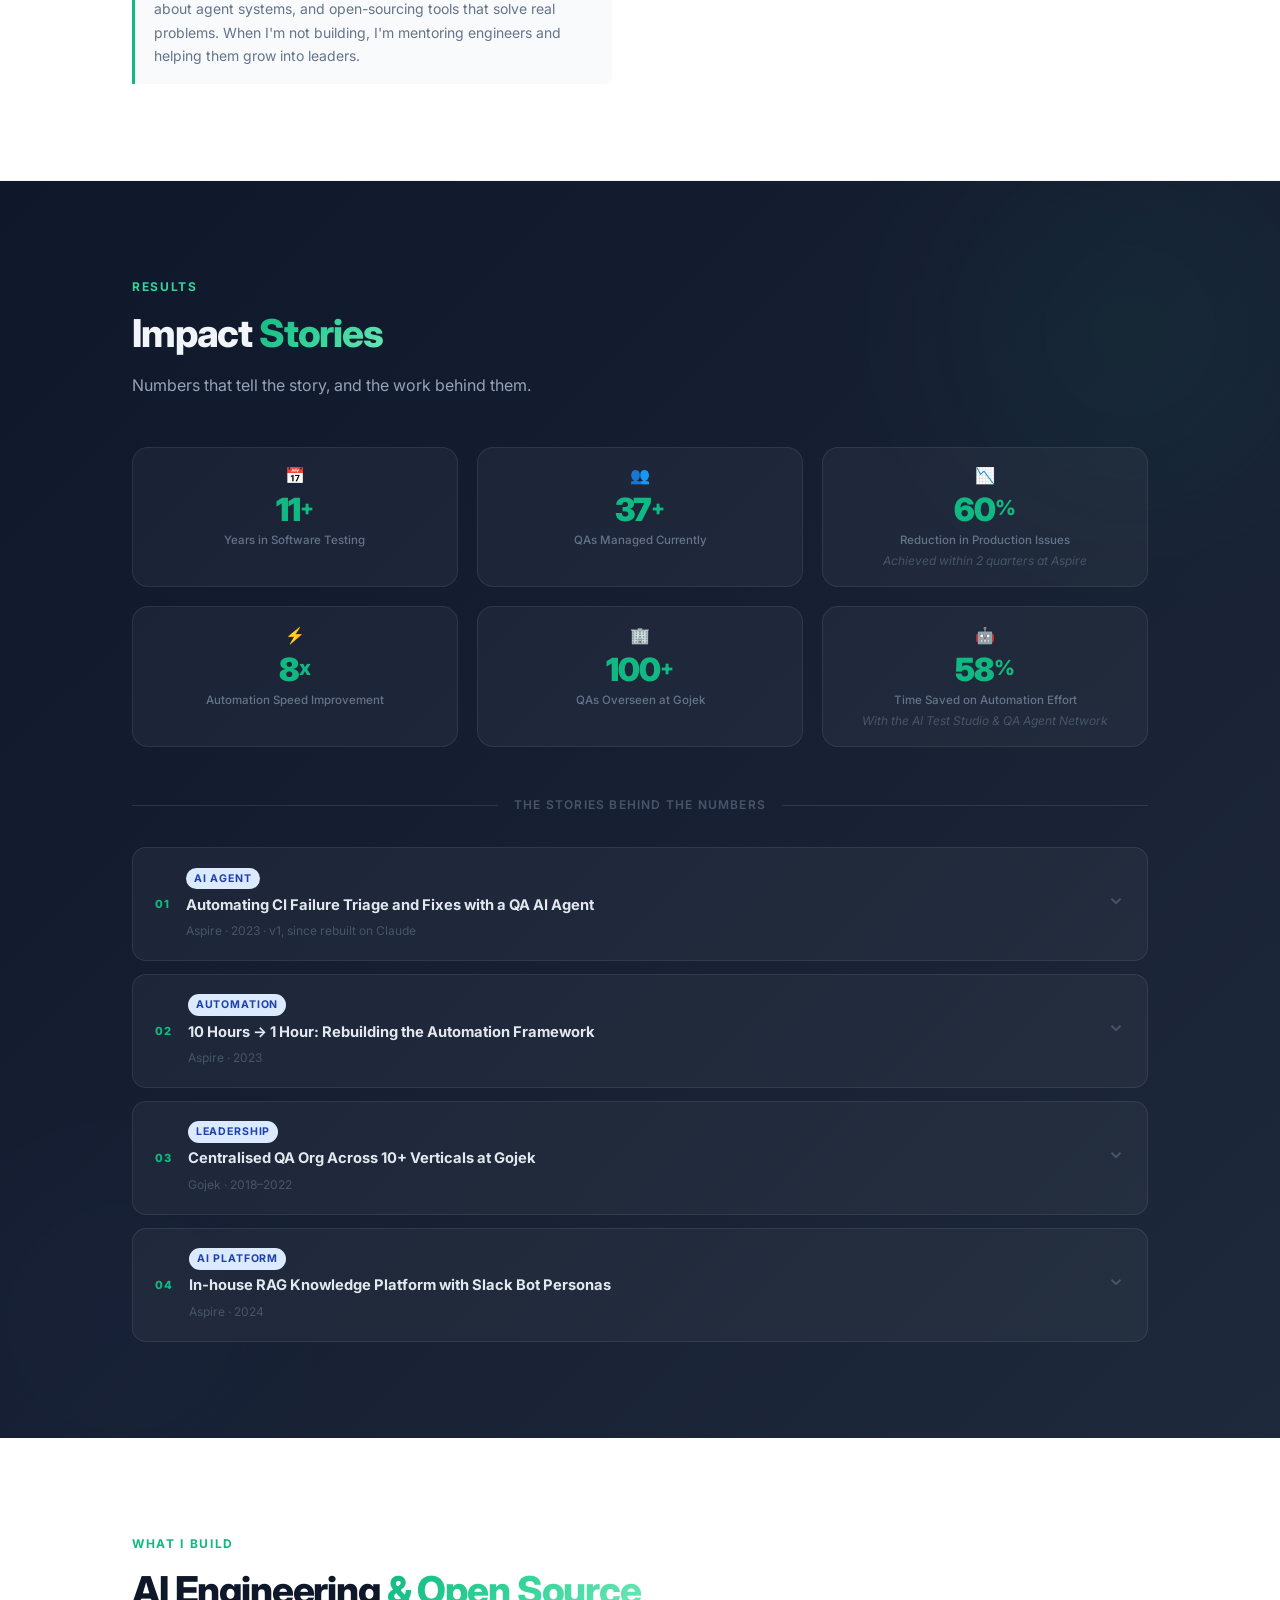
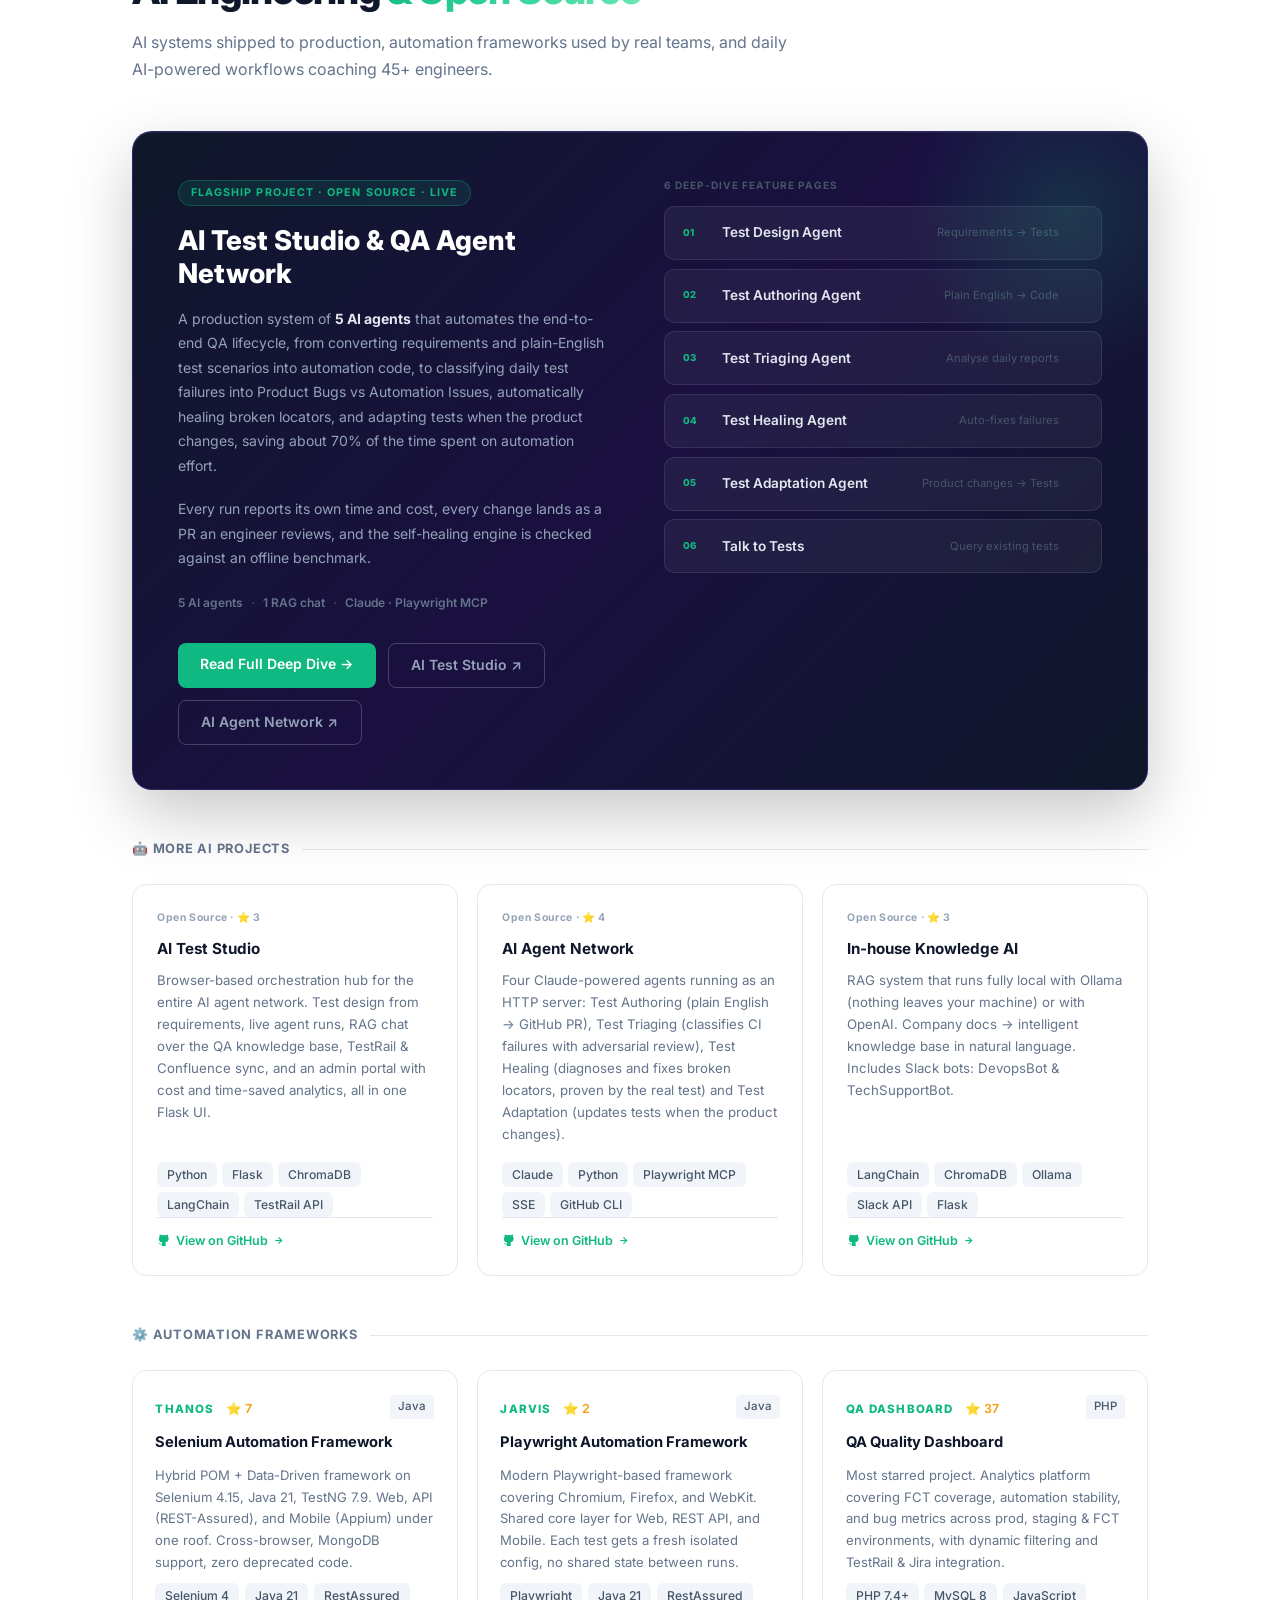
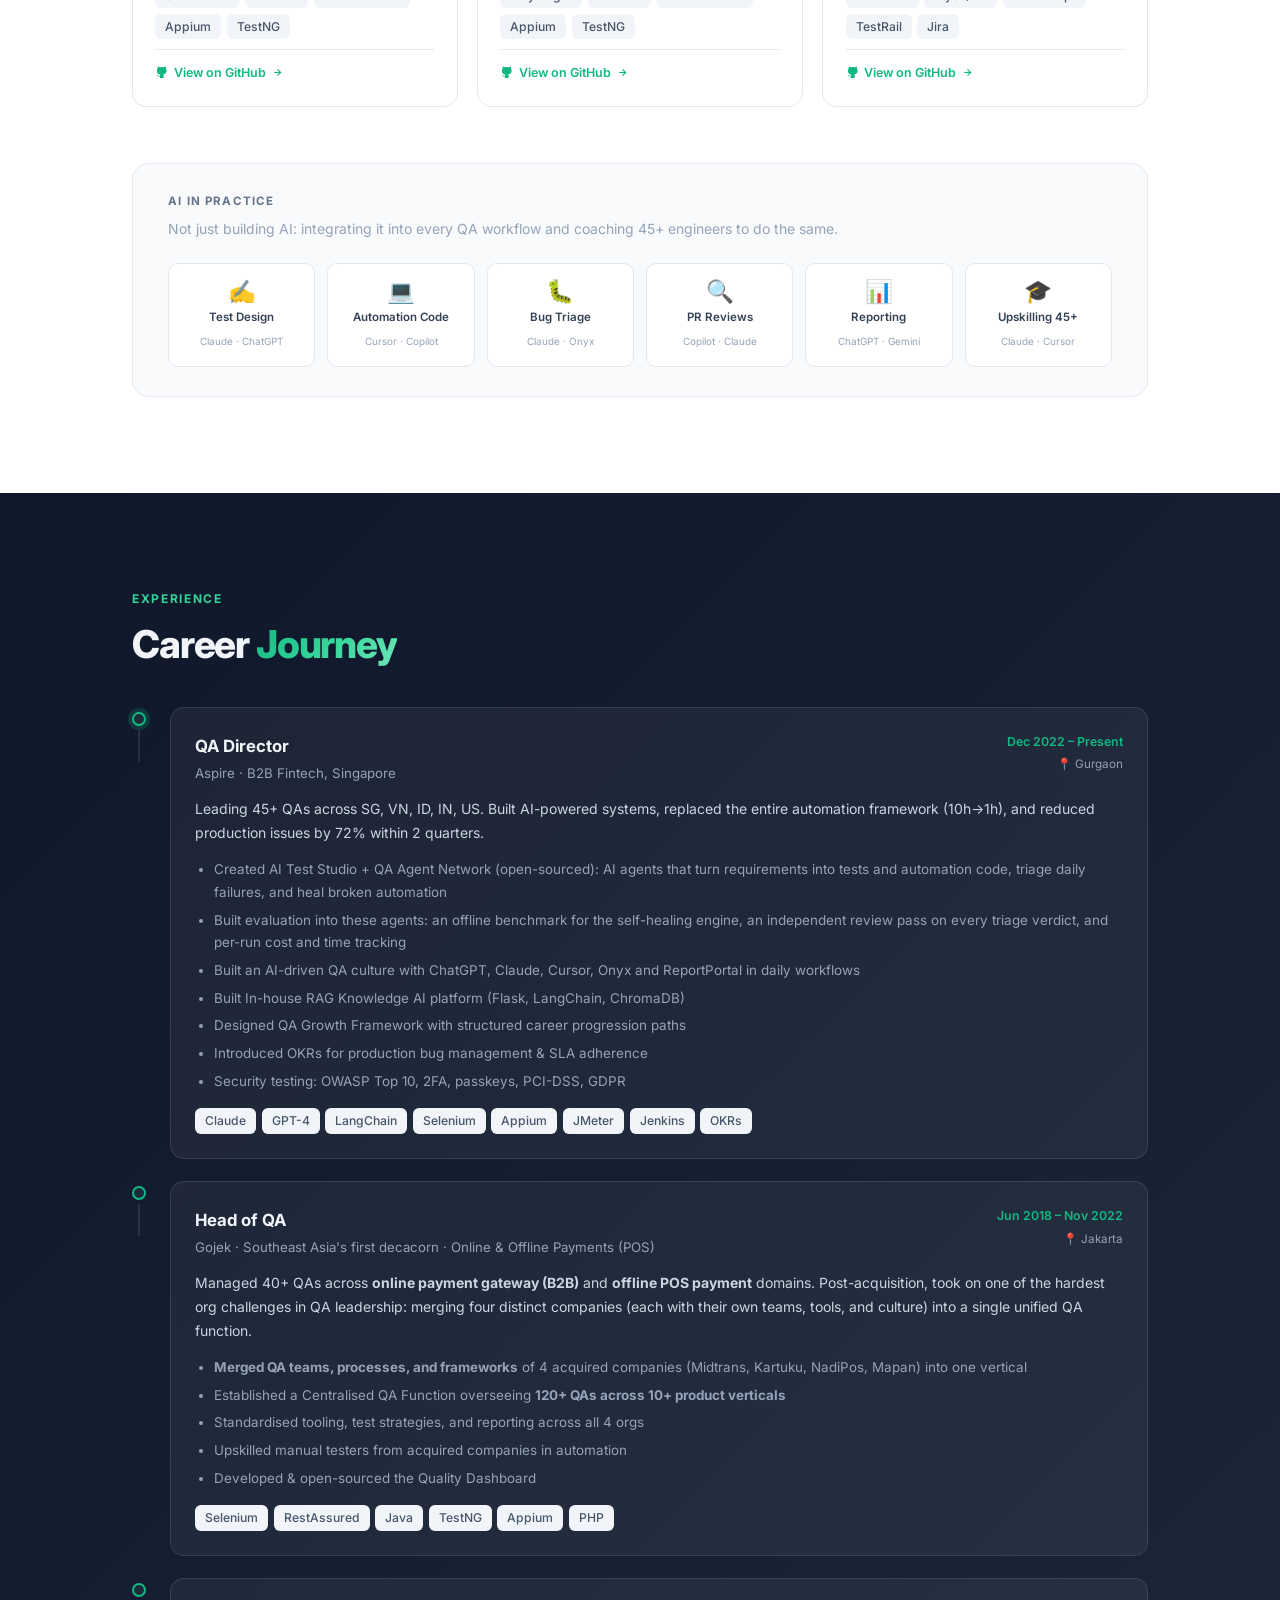
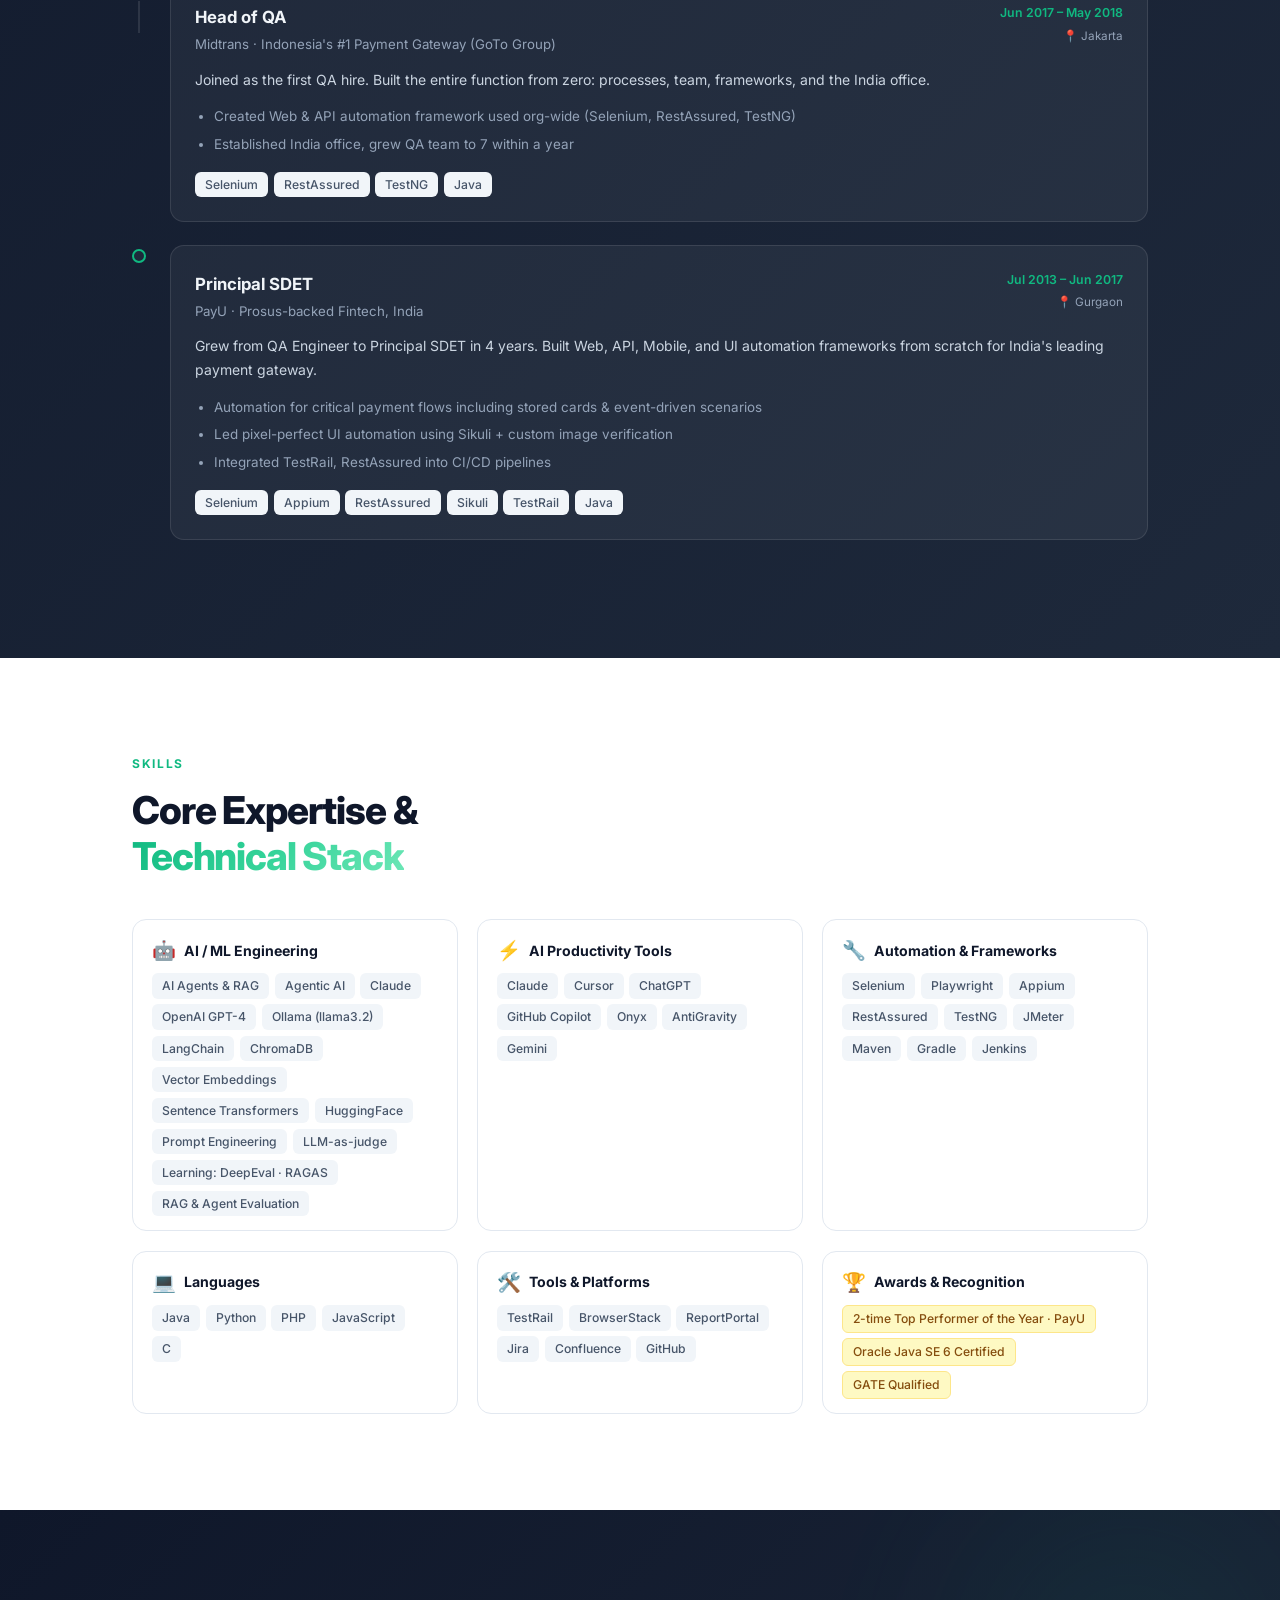
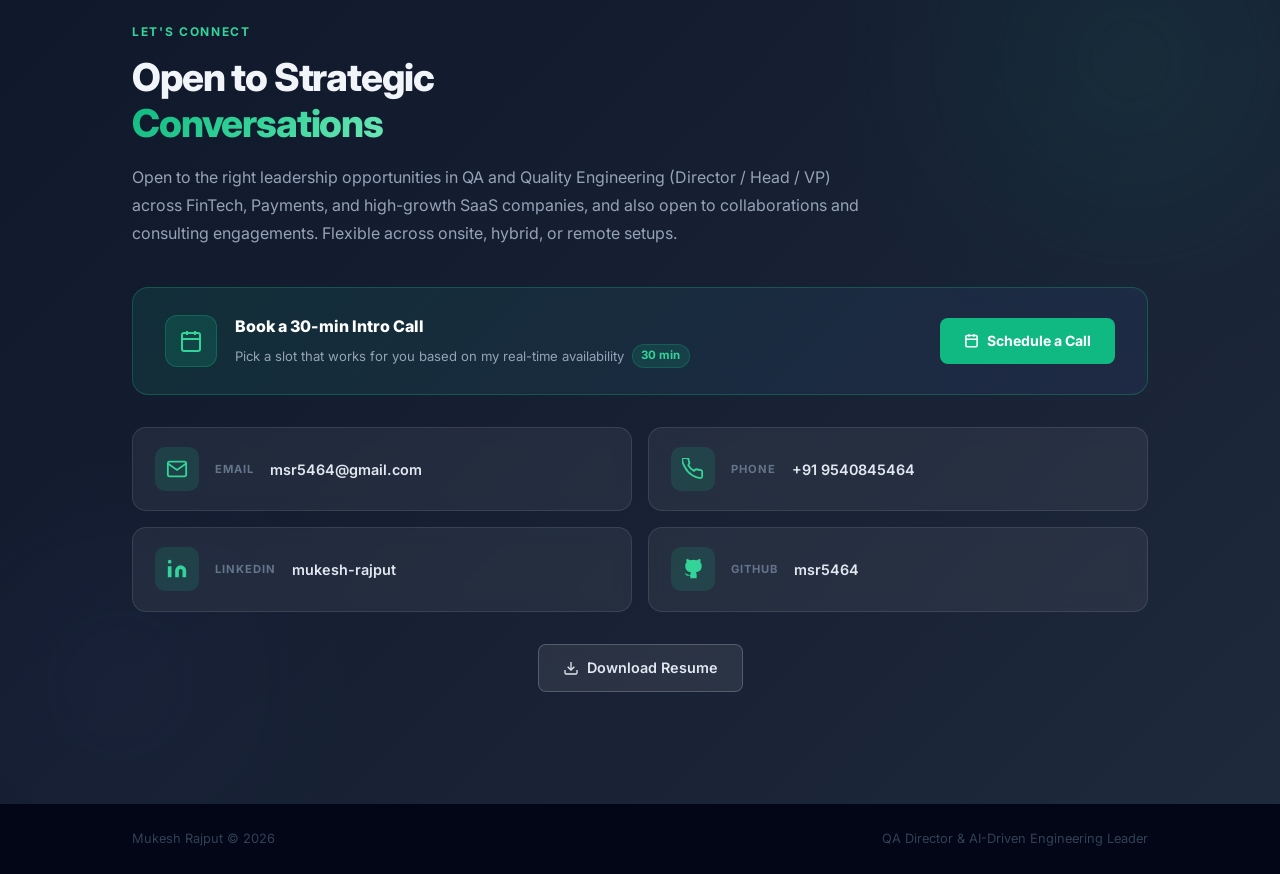
==== commit 6f2f0056: "Update screenshots & add PR links Signed-off-by: Mukesh Rajput <msr5464@gmail.com>" ====
--- a/index.html
+++ b/index.html
@@ -476,7 +476,7 @@
             </a>
             <a href="feature-rag-chat.html" class="feat-card">
               <span class="feat-card-num">06</span>
-              <span class="feat-card-title">Talk to your Tests</span>
+              <span class="feat-card-title">Talk to Tests</span>
               <span class="feat-card-stat">Query existing tests</span>
               <span class="feat-card-arrow">→</span>
             </a>
@@ -494,7 +494,7 @@
         <a href="https://github.com/msr5464/AI-Test-Studio" target="_blank" rel="noopener" class="other-card">
           <div class="other-card-num">Open Source · ⭐ 3</div>
           <div class="other-card-title">AI Test Studio</div>
-          <p class="other-card-desc">Browser-based orchestration hub for the entire AI agent network. Test generation from requirements, live agent runs, RAG chat over the QA knowledge base, TestRail &amp; Confluence sync, and an admin portal with cost and time-saved analytics, all in one Flask UI.</p>
+          <p class="other-card-desc">Browser-based orchestration hub for the entire AI agent network. Test design from requirements, live agent runs, RAG chat over the QA knowledge base, TestRail &amp; Confluence sync, and an admin portal with cost and time-saved analytics, all in one Flask UI.</p>
           <div class="other-card-chips">
             <span class="chip">Python</span><span class="chip">Flask</span><span class="chip">ChromaDB</span><span class="chip">LangChain</span><span class="chip">TestRail API</span>
           </div>
--- a/style.css
+++ b/style.css
@@ -3,7 +3,7 @@
 
 /* overflow-anchor: none, so opening a case study grows downward from the row that was clicked
    (with anchoring on, the browser pins content further down and the row jumps up off-screen) */
-html { scroll-behavior: smooth; font-size: 16px; overflow-anchor: none; }
+html { scroll-behavior: smooth; scroll-padding-top: 80px; font-size: 16px; overflow-anchor: none; }
 
 body {
   font-family: 'Inter', -apple-system, BlinkMacSystemFont, 'Segoe UI', sans-serif;
@@ -119,7 +119,8 @@
   background: none;
   border: none;
   cursor: pointer;
-  padding: 4px;
+  padding: 14px 11px;
+  margin: -10px -7px;
 }
 
 .nav-toggle span {
@@ -513,7 +514,7 @@
 }
 
 .stat-context {
-  font-size: 0.65rem;
+  font-size: 0.75rem;
   color: #475569;
   margin-top: 0.2rem;
   font-style: italic;
